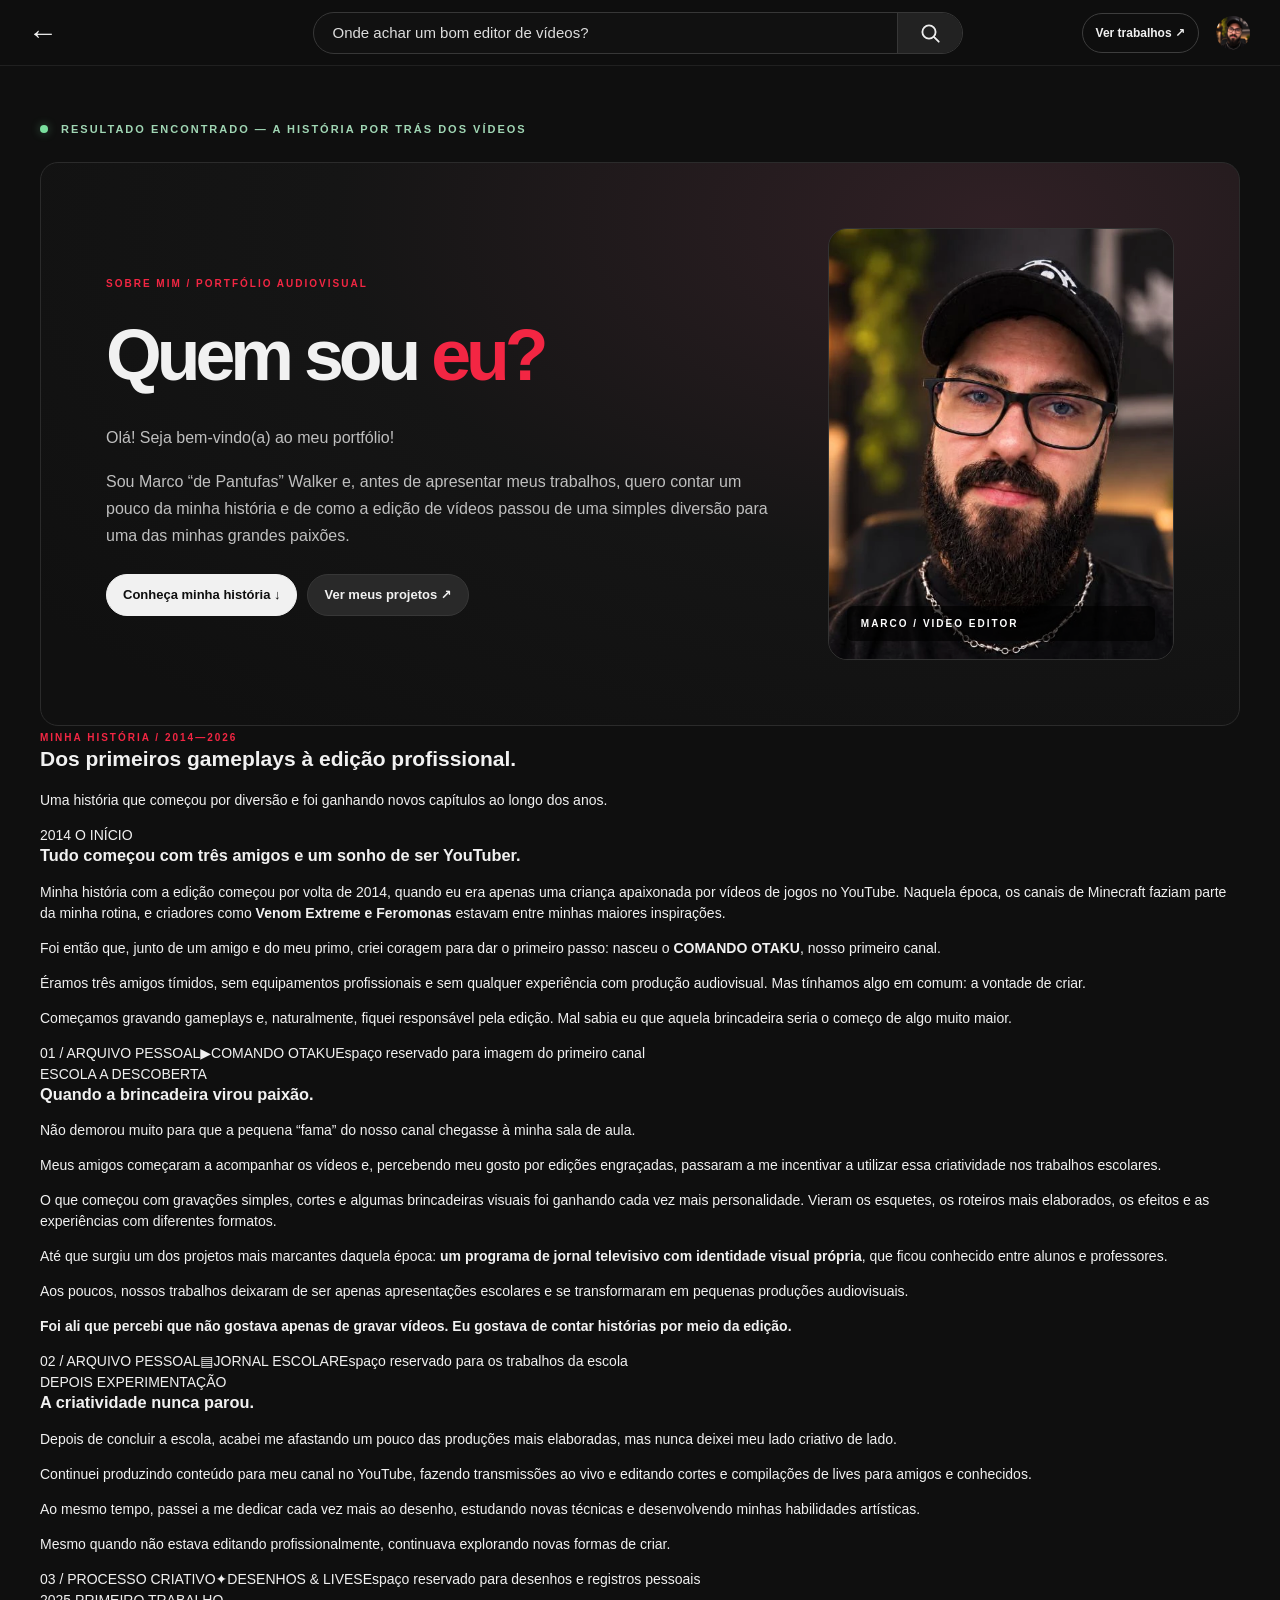
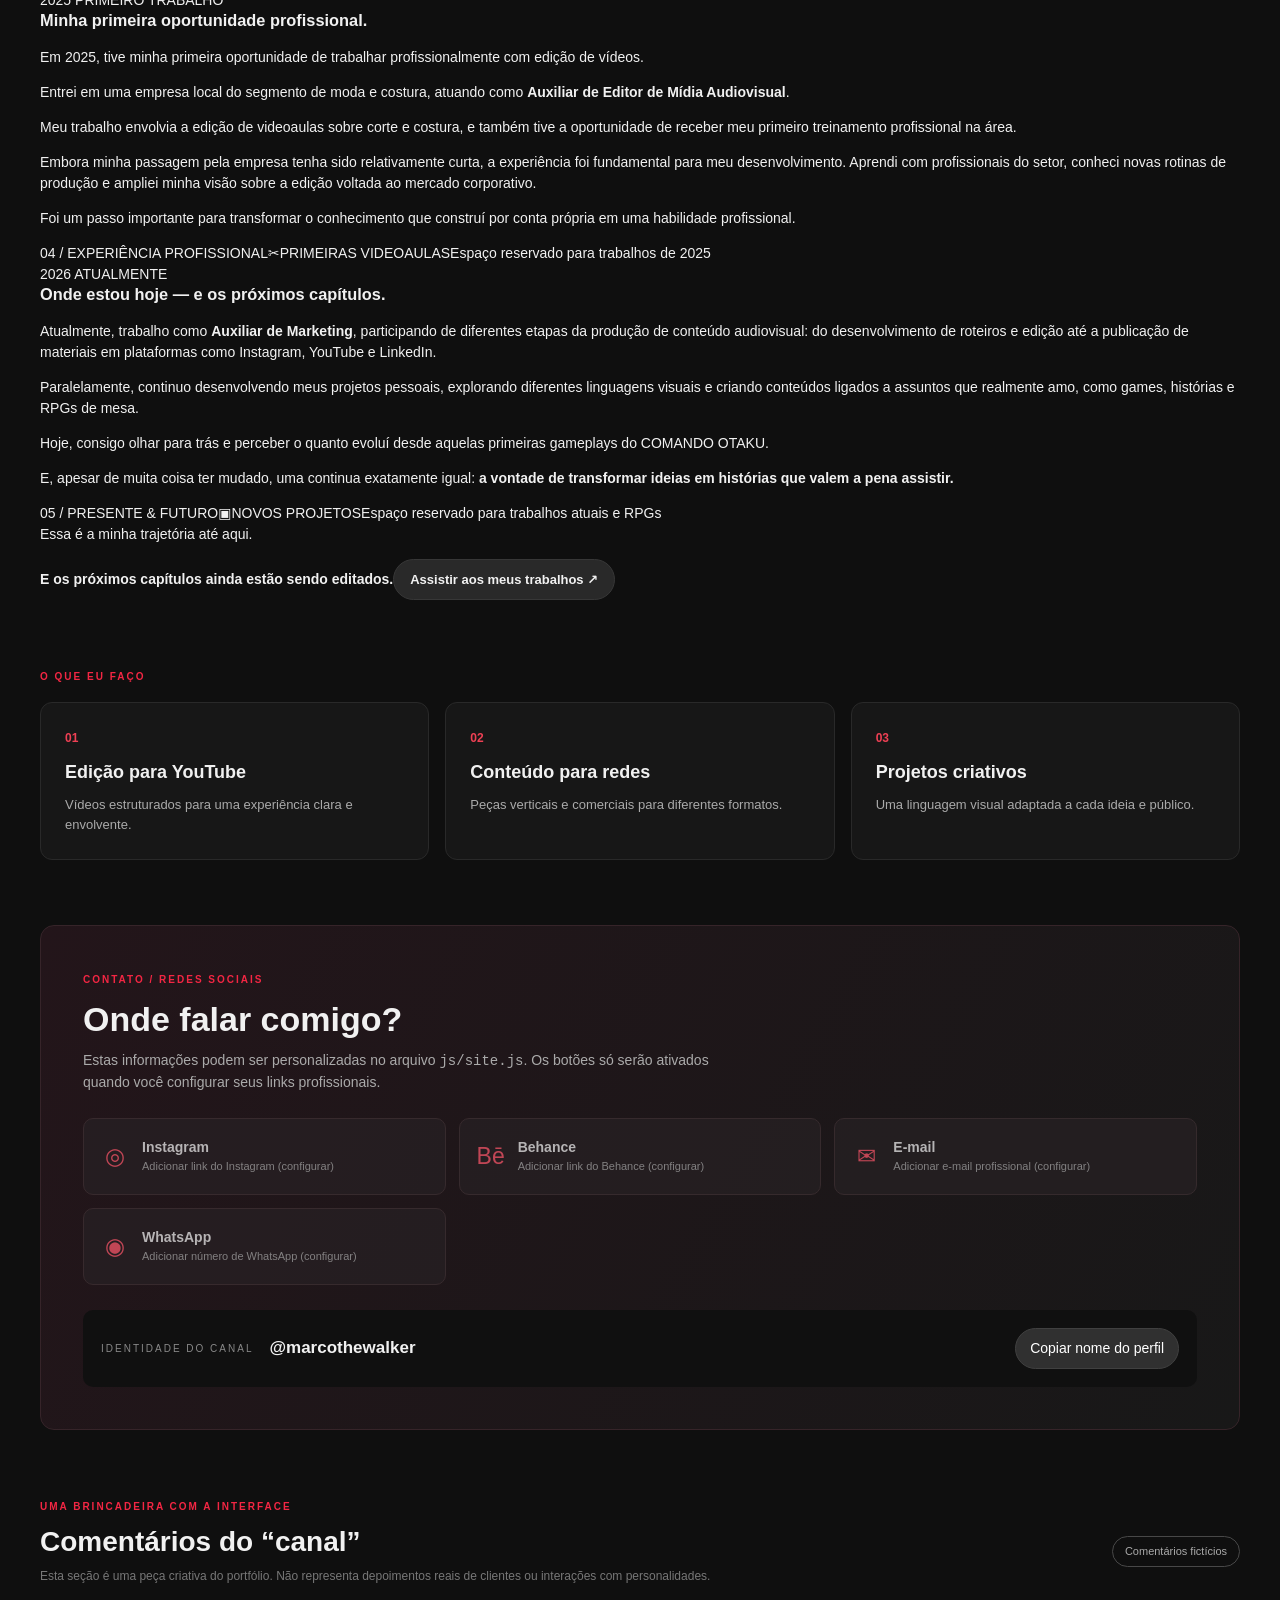
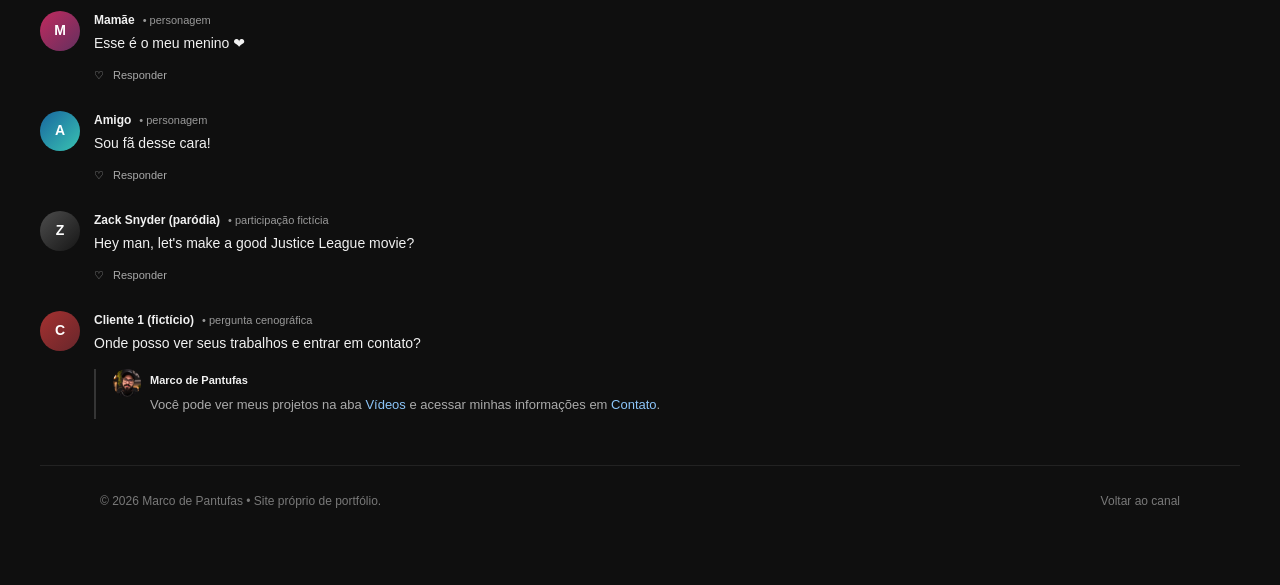
==== sobre.html @ 474a005a "Atualiza seção Sobre com trajetória pessoal e espaços para imagens" ====
<!doctype html><html lang="pt-BR"><head><meta charset="utf-8"><meta name="viewport" content="width=device-width,initial-scale=1"><meta name="theme-color" content="#0f0f0f"><meta name="description" content="Conheça o editor de vídeos Marco de Pantufas e entre em contato para projetos audiovisuais."><title>Sobre Marco — Marco de Pantufas</title><link rel="icon" type="image/svg+xml" href="assets/favicon.svg"><link rel="stylesheet" href="css/style.css"><script src="js/site.js" defer></script></head>
<body data-page="about"><header class="topbar"><div class="brand-wrap"><a href="index.html" class="back-arrow" aria-label="Voltar ao canal">←</a></div><form class="search-form" action="sobre.html" role="search"><input type="search" name="q" aria-label="Pesquisar" value="Onde achar um bom editor de vídeos?"><button class="search-button" type="submit" aria-label="Pesquisar"><svg viewBox="0 0 24 24" aria-hidden="true"><circle cx="10.9" cy="10.9" r="7.2"/><path d="m16.5 16.5 5 5"/></svg></button></form><div class="header-right"><a href="index.html#videos" class="hire-link">Ver trabalhos ↗</a><a class="top-avatar" href="sobre.html"><img src="assets/avatar.webp" alt="Marco"></a></div></header>
<main class="about-main"><div class="about-container">
<div class="search-result-label"><span class="green-dot"></span> RESULTADO ENCONTRADO — A HISTÓRIA POR TRÁS DOS VÍDEOS</div>
<section class="about-hero story-hero" aria-labelledby="sobre-titulo">
  <div class="about-hero-copy">
    <span class="section-kicker">SOBRE MIM / PORTFÓLIO AUDIOVISUAL</span>
    <h1 id="sobre-titulo">Quem sou <em>eu?</em></h1>
    <p>Olá! Seja bem-vindo(a) ao meu portfólio!</p>
    <p>Sou Marco “de Pantufas” Walker e, antes de apresentar meus trabalhos, quero contar um pouco da minha história e de como a edição de vídeos passou de uma simples diversão para uma das minhas grandes paixões.</p>
    <div class="about-actions"><a href="#trajetoria" class="subscribe">Conheça minha história ↓</a><a href="index.html#videos" class="outline-button">Ver meus projetos ↗</a></div>
  </div>
  <div class="about-hero-image"><img src="assets/avatar.webp" alt="Retrato de Marco de Pantufas"><span class="avatar-label">MARCO / VIDEO EDITOR</span></div>
</section>
<section class="journey" id="trajetoria" aria-labelledby="trajetoria-titulo">
  <div class="journey-heading"><span class="section-kicker">MINHA HISTÓRIA / 2014—2026</span><h2 id="trajetoria-titulo">Dos primeiros gameplays à edição profissional.</h2><p>Uma história que começou por diversão e foi ganhando novos capítulos ao longo dos anos.</p></div>
  <article class="story-chapter">
    <div class="story-year">2014 <span>O INÍCIO</span></div>
    <div class="story-copy">
      <h3>Tudo começou com três amigos e um sonho de ser YouTuber.</h3>
      <p>Minha história com a edição começou por volta de 2014, quando eu era apenas uma criança apaixonada por vídeos de jogos no YouTube. Naquela época, os canais de Minecraft faziam parte da minha rotina, e criadores como <strong>Venom Extreme e Feromonas</strong> estavam entre minhas maiores inspirações.</p>
      <p>Foi então que, junto de um amigo e do meu primo, criei coragem para dar o primeiro passo: nasceu o <strong>COMANDO OTAKU</strong>, nosso primeiro canal.</p>
      <p>Éramos três amigos tímidos, sem equipamentos profissionais e sem qualquer experiência com produção audiovisual. Mas tínhamos algo em comum: a vontade de criar.</p>
      <p>Começamos gravando gameplays e, naturalmente, fiquei responsável pela edição. Mal sabia eu que aquela brincadeira seria o começo de algo muito maior.</p>
    </div>
    <div class="story-image-slot" data-image-slot="comando-otaku" role="img" aria-label="Espaço reservado para imagem do canal Comando Otaku"><span class="story-slot-label">01 / ARQUIVO PESSOAL</span><span class="story-slot-symbol" aria-hidden="true">▶</span><span class="story-slot-title">COMANDO OTAKU</span><span class="story-slot-hint">Espaço reservado para imagem do primeiro canal</span></div>
  </article>
  <article class="story-chapter">
    <div class="story-year">ESCOLA <span>A DESCOBERTA</span></div>
    <div class="story-copy">
      <h3>Quando a brincadeira virou paixão.</h3>
      <p>Não demorou muito para que a pequena “fama” do nosso canal chegasse à minha sala de aula.</p>
      <p>Meus amigos começaram a acompanhar os vídeos e, percebendo meu gosto por edições engraçadas, passaram a me incentivar a utilizar essa criatividade nos trabalhos escolares.</p>
      <p>O que começou com gravações simples, cortes e algumas brincadeiras visuais foi ganhando cada vez mais personalidade. Vieram os esquetes, os roteiros mais elaborados, os efeitos e as experiências com diferentes formatos.</p>
      <p>Até que surgiu um dos projetos mais marcantes daquela época: <strong>um programa de jornal televisivo com identidade visual própria</strong>, que ficou conhecido entre alunos e professores.</p>
      <p>Aos poucos, nossos trabalhos deixaram de ser apenas apresentações escolares e se transformaram em pequenas produções audiovisuais.</p>
      <p><strong>Foi ali que percebi que não gostava apenas de gravar vídeos. Eu gostava de contar histórias por meio da edição.</strong></p>
    </div>
    <div class="story-image-slot" data-image-slot="jornal-escolar" role="img" aria-label="Espaço reservado para imagens do jornal escolar"><span class="story-slot-label">02 / ARQUIVO PESSOAL</span><span class="story-slot-symbol" aria-hidden="true">▤</span><span class="story-slot-title">JORNAL ESCOLAR</span><span class="story-slot-hint">Espaço reservado para os trabalhos da escola</span></div>
  </article>
  <article class="story-chapter">
    <div class="story-year">DEPOIS <span>EXPERIMENTAÇÃO</span></div>
    <div class="story-copy">
      <h3>A criatividade nunca parou.</h3>
      <p>Depois de concluir a escola, acabei me afastando um pouco das produções mais elaboradas, mas nunca deixei meu lado criativo de lado.</p>
      <p>Continuei produzindo conteúdo para meu canal no YouTube, fazendo transmissões ao vivo e editando cortes e compilações de lives para amigos e conhecidos.</p>
      <p>Ao mesmo tempo, passei a me dedicar cada vez mais ao desenho, estudando novas técnicas e desenvolvendo minhas habilidades artísticas.</p>
      <p>Mesmo quando não estava editando profissionalmente, continuava explorando novas formas de criar.</p>
    </div>
    <div class="story-image-slot" data-image-slot="lives-desenhos" role="img" aria-label="Espaço reservado para ilustrações, lives e projetos criativos"><span class="story-slot-label">03 / PROCESSO CRIATIVO</span><span class="story-slot-symbol" aria-hidden="true">✦</span><span class="story-slot-title">DESENHOS & LIVES</span><span class="story-slot-hint">Espaço reservado para desenhos e registros pessoais</span></div>
  </article>
  <article class="story-chapter">
    <div class="story-year">2025 <span>PRIMEIRO TRABALHO</span></div>
    <div class="story-copy">
      <h3>Minha primeira oportunidade profissional.</h3>
      <p>Em 2025, tive minha primeira oportunidade de trabalhar profissionalmente com edição de vídeos.</p>
      <p>Entrei em uma empresa local do segmento de moda e costura, atuando como <strong>Auxiliar de Editor de Mídia Audiovisual</strong>.</p>
      <p>Meu trabalho envolvia a edição de videoaulas sobre corte e costura, e também tive a oportunidade de receber meu primeiro treinamento profissional na área.</p>
      <p>Embora minha passagem pela empresa tenha sido relativamente curta, a experiência foi fundamental para meu desenvolvimento. Aprendi com profissionais do setor, conheci novas rotinas de produção e ampliei minha visão sobre a edição voltada ao mercado corporativo.</p>
      <p>Foi um passo importante para transformar o conhecimento que construí por conta própria em uma habilidade profissional.</p>
    </div>
    <div class="story-image-slot" data-image-slot="2025-videoaulas" role="img" aria-label="Espaço reservado para registro das primeiras videoaulas profissionais"><span class="story-slot-label">04 / EXPERIÊNCIA PROFISSIONAL</span><span class="story-slot-symbol" aria-hidden="true">✂</span><span class="story-slot-title">PRIMEIRAS VIDEOAULAS</span><span class="story-slot-hint">Espaço reservado para trabalhos de 2025</span></div>
  </article>
  <article class="story-chapter">
    <div class="story-year">2026 <span>ATUALMENTE</span></div>
    <div class="story-copy">
      <h3>Onde estou hoje — e os próximos capítulos.</h3>
      <p>Atualmente, trabalho como <strong>Auxiliar de Marketing</strong>, participando de diferentes etapas da produção de conteúdo audiovisual: do desenvolvimento de roteiros e edição até a publicação de materiais em plataformas como Instagram, YouTube e LinkedIn.</p>
      <p>Paralelamente, continuo desenvolvendo meus projetos pessoais, explorando diferentes linguagens visuais e criando conteúdos ligados a assuntos que realmente amo, como games, histórias e RPGs de mesa.</p>
      <p>Hoje, consigo olhar para trás e perceber o quanto evoluí desde aquelas primeiras gameplays do COMANDO OTAKU.</p>
      <p>E, apesar de muita coisa ter mudado, uma continua exatamente igual: <strong>a vontade de transformar ideias em histórias que valem a pena assistir.</strong></p>
    </div>
    <div class="story-image-slot" data-image-slot="2026-atual" role="img" aria-label="Espaço reservado para projetos atuais de marketing e RPG"><span class="story-slot-label">05 / PRESENTE & FUTURO</span><span class="story-slot-symbol" aria-hidden="true">▣</span><span class="story-slot-title">NOVOS PROJETOS</span><span class="story-slot-hint">Espaço reservado para trabalhos atuais e RPGs</span></div>
  </article>
  <div class="journey-outro"><p>Essa é a minha trajetória até aqui.</p><strong>E os próximos capítulos ainda estão sendo editados.</strong><a href="index.html#videos" class="outline-button">Assistir aos meus trabalhos ↗</a></div>
</section><section class="specialties"><span class="section-kicker">O QUE EU FAÇO</span><div class="service-grid"><article><span class="service-number">01</span><h3>Edição para YouTube</h3><p>Vídeos estruturados para uma experiência clara e envolvente.</p></article><article><span class="service-number">02</span><h3>Conteúdo para redes</h3><p>Peças verticais e comerciais para diferentes formatos.</p></article><article><span class="service-number">03</span><h3>Projetos criativos</h3><p>Uma linguagem visual adaptada a cada ideia e público.</p></article></div></section><section class="contact-section" id="contato"><span class="section-kicker">CONTATO / REDES SOCIAIS</span><h2>Onde falar comigo?</h2><p>Estas informações podem ser personalizadas no arquivo <code>js/site.js</code>. Os botões só serão ativados quando você configurar seus links profissionais.</p><div class="contact-grid" id="contact-grid"></div><div class="handle-callout"><span>IDENTIDADE DO CANAL</span><strong>@marcothewalker</strong><button type="button" class="copy-handle" data-copy="@marcothewalker">Copiar nome do perfil</button></div></section><section class="comment-section" id="comentarios"><div class="comment-heading"><div><span class="section-kicker">UMA BRINCADEIRA COM A INTERFACE</span><h2>Comentários do “canal”</h2></div><span class="fiction-badge">Comentários fictícios</span></div><p class="comment-disclaimer">Esta seção é uma peça criativa do portfólio. Não representa depoimentos reais de clientes ou interações com personalidades.</p><div class="mock-comment"><div class="comment-avatar mom">M</div><div><div class="comment-byline"><strong>Mamãe</strong><span>• personagem</span></div><p>Esse é o meu menino ❤️</p><span class="comment-reply">♡ &nbsp; Responder</span></div></div><div class="mock-comment"><div class="comment-avatar friend">A</div><div><div class="comment-byline"><strong>Amigo</strong><span>• personagem</span></div><p>Sou fã desse cara!</p><span class="comment-reply">♡ &nbsp; Responder</span></div></div><div class="mock-comment"><div class="comment-avatar director">Z</div><div><div class="comment-byline"><strong>Zack Snyder (paródia)</strong><span>• participação fictícia</span></div><p>Hey man, let's make a good Justice League movie?</p><span class="comment-reply">♡ &nbsp; Responder</span></div></div><div class="mock-comment"><div class="comment-avatar lead">C</div><div><div class="comment-byline"><strong>Cliente 1 (fictício)</strong><span>• pergunta cenográfica</span></div><p>Onde posso ver seus trabalhos e entrar em contato?</p><div class="mock-reply"><img src="assets/avatar.webp" alt="" width="28" height="28"><div><strong>Marco de Pantufas</strong><p>Você pode ver meus projetos na aba <a href="index.html#videos">Vídeos</a> e acessar minhas informações em <a href="#contato">Contato</a>.</p></div></div></div></div></section><footer class="footer"><span>© 2026 Marco de Pantufas • Site próprio de portfólio.</span><a href="index.html">Voltar ao canal</a></footer></div></main>
</body></html>
---- css/style.css ----
:root{--bg:#0f0f0f;--panel:#171717;--panel2:#202020;--line:#343434;--muted:#aaa;--text:#f1f1f1;--red:#f32643;--red2:#b9132b;--accent:#3ea6ff}*{box-sizing:border-box}html{scroll-behavior:smooth}body{margin:0;background:var(--bg);color:var(--text);font-family:Roboto,"Arial",system-ui,sans-serif;font-size:14px;line-height:1.5}a{color:inherit;text-decoration:none}button,input{font:inherit}button{cursor:pointer}button:focus-visible,a:focus-visible,input:focus-visible{outline:2px solid #74bfff;outline-offset:3px}img{display:block;max-width:100%}h1,h2,h3,p{margin-top:0}h1,h2,h3{line-height:1.19}h1{letter-spacing:-.045em}::selection{background:var(--red);color:white}.topbar{height:66px;position:sticky;top:0;z-index:100;display:flex;align-items:center;justify-content:space-between;gap:22px;padding:0 30px 0 25px;background:rgba(15,15,15,.98);border-bottom:1px solid #202020}.brand-wrap,.header-right{display:flex;align-items:center;gap:17px;min-width:254px}.brand{display:flex;align-items:center;gap:9px;font-size:19px;white-space:nowrap;font-weight:900;letter-spacing:-.06em}.brand-red{color:var(--red)}.brand-br{align-self:flex-start;color:#8d8d8d;font-size:8px;letter-spacing:0;margin-left:-5px}.brand-emblem{width:38px;height:28px;display:flex;align-items:center;justify-content:center;position:relative;background:var(--red);border-radius:7px;font-weight:900;color:#fff;font-size:21px;font-style:italic}.brand-triangle{font-size:9px;position:absolute;right:3px;bottom:1px}.icon-btn{width:36px;height:36px;display:flex;align-items:center;justify-content:center;background:none;color:var(--text);border:0;border-radius:50%}.icon-btn:hover,.back-arrow:hover{background:#292929}.hamburger{position:relative;width:18px;height:2px;background:#efefef;border-radius:3px}.hamburger::before,.hamburger::after{content:"";position:absolute;left:0;width:18px;height:2px;background:#efefef;border-radius:3px}.hamburger::before{top:-6px}.hamburger::after{top:6px}.search-form{display:flex;align-items:center;max-width:650px;width:100%;height:42px;overflow:hidden;border:1px solid #373737;border-radius:25px;background:#111}.search-form:focus-within{border-color:#5b88d8}.search-form input{min-width:0;flex:1;height:100%;padding:0 19px;color:#ddd;font-size:15px;border:0;background:transparent;outline:none}.search-form input::-webkit-search-cancel-button{display:none}.search-button{display:flex;align-items:center;justify-content:center;flex:0 0 65px;height:100%;border:0;border-left:1px solid #373737;background:#222;color:#eee}.search-button:hover{background:#303030}.search-button svg{width:22px;height:22px;fill:none;stroke:currentColor;stroke-width:2;stroke-linecap:round}.header-right{justify-content:flex-end}.hire-link{font-size:12px;font-weight:700;border:1px solid #3d3d3d;padding:10px 13px;border-radius:999px;white-space:nowrap}.hire-link:hover{border-color:var(--red);color:white}.hire-link span{color:var(--red)}.top-avatar{display:block;flex:none;width:34px;height:34px;overflow:hidden;border-radius:50%;background:#242424}.top-avatar img{width:100%;height:100%;object-fit:cover}.layout{display:flex;min-height:calc(100vh - 66px)}.sidebar{position:sticky;top:66px;align-self:flex-start;flex:0 0 208px;width:208px;height:calc(100vh - 66px);overflow-y:auto;padding:17px 12px;background:#0f0f0f;border-right:1px solid #1a1a1a}.side-link{display:flex;align-items:center;gap:22px;padding:11px 14px;margin:2px 0;border-radius:12px;font-weight:500;color:#ddd}.side-link:hover{background:#282828}.side-link.active{background:#292929;color:#fff;font-weight:700}.side-icon{display:inline-flex;align-items:center;justify-content:center;width:24px;font-size:22px;line-height:1}.sidebar hr{border:0;border-top:1px solid #252525;margin:16px 5px}.side-foot{font-size:11px;color:#737373;padding:20px 14px}.main-content{width:0;flex:1;min-width:0}.channel-wrap{max-width:1560px;margin:auto;padding:24px clamp(20px,3.2vw,55px) 55px}.channel-banner{border-radius:15px;overflow:hidden;background:#090909}.channel-banner img{display:block;width:100%;height:auto;aspect-ratio:2560/416;object-fit:contain}.channel-profile{display:flex;align-items:center;gap:27px;padding:28px 6px 19px}.profile-avatar{width:150px;height:150px;border-radius:50%;object-fit:cover;flex:none;box-shadow:0 0 0 3px #191919}.profile-copy{min-width:0}.name-line{display:flex;align-items:center;gap:10px}.name-line h1{font-size:clamp(27px,2.8vw,37px);line-height:1.12;margin:0 0 6px}.verify-mark{background:#aaa;color:#121212;font-size:11px;font-weight:900;width:17px;height:17px;display:inline-flex;align-items:center;justify-content:center;border-radius:50%;flex:none;opacity:.65}.channel-stats{display:flex;gap:7px;align-items:center;flex-wrap:wrap;color:#aaa;margin-bottom:8px}.channel-stats strong{font-weight:600;color:#ddd}.bullet{color:#616161}.bio-intro{margin:0 0 2px;color:#dedede;line-height:1.45}.bio-more{color:#aaa;font-size:13px}.bio-more:hover{color:var(--text)}.bio-more span{color:var(--red)}.channel-actions{display:flex;align-items:center;gap:10px;margin-top:13px}.subscribe{display:inline-flex;align-items:center;justify-content:center;gap:6px;border-radius:999px;background:#f1f1f1;color:#0f0f0f;font-size:13px;font-weight:700;padding:10px 16px;white-space:nowrap;border:1px solid #f1f1f1}.subscribe:hover{background:#d7d7d7;border-color:#d7d7d7}.outline-button{display:inline-flex;align-items:center;justify-content:center;border-radius:999px;background:#292929;color:#f1f1f1;padding:10px 16px;border:1px solid #373737;font-size:13px;font-weight:600}.outline-button:hover{background:#343434}.tabs{display:flex;align-items:center;gap:30px;overflow-x:auto;border-bottom:1px solid #373737;scrollbar-width:none;margin-top:4px}.tabs::-webkit-scrollbar{display:none}.tabs a{position:relative;display:block;padding:14px 8px;color:#aaa;font-size:14px;white-space:nowrap;font-weight:600}.tabs a:hover{color:white}.tabs a.active{color:#fff}.tabs a.active::after{content:"";position:absolute;bottom:0;height:3px;background:white;border-radius:5px 5px 0 0;left:0;right:0}.videos-section{padding-top:28px;min-height:350px}.section-row{display:flex;justify-content:space-between;gap:10px;align-items:end;margin-bottom:18px}.section-kicker{font-size:10px;letter-spacing:2px;font-weight:700;color:var(--red);text-transform:uppercase}.section-row h2{font-size:26px;margin:7px 0 0;letter-spacing:-.7px}.section-note{font-size:12px;color:#888}.filter-row{display:flex;align-items:center;gap:10px;overflow-x:auto;padding-bottom:20px;scrollbar-width:none}.filter-row::-webkit-scrollbar{display:none}.filter-chip{white-space:nowrap;border:1px solid #313131;border-radius:9px;background:#272727;color:#eee;padding:7px 13px;font-size:12px;font-weight:600}.filter-chip:hover{background:#343434}.filter-chip.active{background:white;border-color:white;color:#111}.video-grid{display:grid;grid-template-columns:repeat(3,minmax(0,1fr));gap:24px 20px}.video-card{min-width:0}.thumb-link{position:relative;display:block;overflow:hidden;aspect-ratio:16/9;border-radius:12px;background:#232323}.thumb-link img{width:100%;height:100%;object-fit:cover;transition:transform .26s ease,filter .26s ease}.thumb-link:hover img{transform:scale(1.035);filter:brightness(.86)}.duration,.soon-tag{position:absolute;right:8px;bottom:8px;background:#080808dc;color:#fff;font-size:12px;padding:2px 5px;border-radius:4px;font-weight:700;line-height:1.4}.soon-tag{background:#181818d9;color:#ddd;letter-spacing:1px;font-size:10px}.hover-play{position:absolute;left:50%;top:50%;transform:translate(-50%,-50%) scale(.78);display:flex;align-items:center;justify-content:center;background:rgba(0,0,0,.75);border-radius:50%;width:58px;height:58px;color:white;opacity:0;transition:opacity .2s,transform .2s;font-size:22px;padding-left:3px}.thumb-link:hover .hover-play,.thumb-link:focus-visible .hover-play{opacity:1;transform:translate(-50%,-50%) scale(1)}.thumb-headline{position:absolute;top:30%;right:7%;text-align:right;color:white;font-weight:800;font-size:clamp(14px,1.7vw,27px);letter-spacing:-1px;line-height:1.1;text-shadow:0 3px 14px #000}.thumb-headline strong{color:#ff4c5d}.card-details{display:flex;align-items:flex-start;gap:10px;padding-top:11px}.card-avatar{width:35px;height:35px;object-fit:cover;border-radius:50%;flex:none}.card-copy{min-width:0;flex:1}.card-title{font-size:14px;font-weight:700;line-height:1.42;color:#f1f1f1;display:-webkit-box;-webkit-line-clamp:2;-webkit-box-orient:vertical;overflow:hidden;margin-bottom:5px}.card-title:hover{color:#ddd}.card-copy p{font-size:12px;color:var(--muted);line-height:1.35;margin:1px 0}.static-title{cursor:default}.kebab{color:#aaa;font-size:22px;line-height:1}.no-results{text-align:center;padding:75px 20px;background:#141414;border-radius:12px}.no-results h3{font-size:22px;margin-bottom:9px}.no-results p{color:#999}.empty-icon{font-size:42px;color:#777;margin-bottom:12px}.channel-bottom{margin-top:70px;padding:35px 34px;border:1px solid #2b2b2b;background:linear-gradient(110deg,#1a1115,#161616 55%,#241115);border-radius:18px;display:flex;justify-content:space-between;align-items:center;gap:35px}.channel-bottom h2{font-size:30px;letter-spacing:-1px;margin:9px 0 10px}.channel-bottom p{color:#aaa;max-width:550px;margin:0}.bottom-cta{white-space:nowrap;display:inline-flex;align-items:center;gap:20px;background:var(--red);padding:13px 19px;border-radius:8px;font-weight:800}.bottom-cta:hover{background:#d61d37}.footer{display:flex;justify-content:space-between;align-items:center;gap:20px;color:#797979;padding:26px 5%;font-size:12px;border-top:1px solid #222}.footer a:hover{color:white}.back-arrow{font-size:30px;line-height:1;width:36px;text-align:center;border-radius:30px}.watch-layout{max-width:1540px;margin:0 auto;display:grid;grid-template-columns:minmax(0,1fr) 365px;gap:25px;padding:30px 36px 70px}.watch-breadcrumb{font-size:12px;color:#aaa;margin-bottom:20px}.watch-breadcrumb a:hover{color:white}.watch-breadcrumb span{padding:0 9px}.player-container{background:#000;min-height:300px;border-radius:12px;overflow:hidden;display:flex;align-items:center;justify-content:center}.player-container iframe{border:0;width:100%;aspect-ratio:16/9}.player-container.vertical{min-height:640px;display:flex;align-items:center;flex-direction:column;background:linear-gradient(90deg,#080808,#171717,#080808);padding:22px}.player-container.vertical iframe{width:min(420px,100%);height:640px;aspect-ratio:auto;background:#111;border-radius:8px}.loading-player{color:#888;text-align:center;padding:40px}.player-fallback{margin-top:15px;color:#aaa;font-size:12px;text-align:center}.player-fallback a{color:#83c7ff;text-decoration:underline}.watch-title{font-size:24px;letter-spacing:-.4px;margin:22px 0 18px}.watch-meta-bar{display:flex;align-items:center;justify-content:space-between;gap:20px;padding-bottom:20px;border-bottom:1px solid #272727}.channel-mini{display:flex;align-items:center;gap:12px}.channel-mini img{width:44px;height:44px;border-radius:50%;object-fit:cover}.channel-mini strong,.channel-mini span{display:block}.channel-mini span{color:#a8a8a8;font-size:12px}.watch-actions{display:flex;align-items:center;gap:8px;flex-wrap:wrap}.watch-description{padding:18px 20px;background:#252525;border-radius:12px;margin-top:17px}.watch-description p{margin-bottom:10px}.watched-meta{font-weight:700}.tags{display:flex;gap:7px;flex-wrap:wrap}.tags span{color:#ddd;background:#383838;border-radius:6px;padding:4px 8px;font-size:11px}.mini-comments{margin-top:30px}.mini-comments h2{font-size:21px}.mini-comments p{color:#aaa;max-width:760px}.mini-comments a{color:#77c3ff}.watch-sidebar{padding-top:52px}.watch-sidebar h2{font-size:16px;margin-bottom:17px}.side-video{display:grid;grid-template-columns:150px 1fr;gap:12px;margin-bottom:14px}.side-video img{width:150px;aspect-ratio:16/9;object-fit:cover;border-radius:8px}.side-video strong,.side-video small{display:block}.side-video strong{font-size:13px;line-height:1.35}.side-video small{color:#a3a3a3;margin-top:4px}.side-video:hover strong{color:#ff5266}.about-main{padding:35px 24px 50px}.about-container{max-width:1200px;margin:auto}.search-result-label{font-size:11px;color:#a0d6b4;letter-spacing:2px;font-weight:700;margin:20px 0 24px}.green-dot{display:inline-block;width:8px;height:8px;margin-right:8px;border-radius:100%;background:#7adf9e;box-shadow:0 0 10px #7adf9e66}.about-hero{display:grid;grid-template-columns:1.3fr .68fr;gap:60px;align-items:center;border:1px solid #2b2b2b;border-radius:18px;padding:65px;background:radial-gradient(ellipse at 80% 10%,#302025 0%,#151515 49%,#101010 90%)}.about-hero h1{font-size:clamp(43px,5.6vw,74px);margin:20px 0 26px;letter-spacing:-.07em}.about-hero h1 em{font-style:normal;color:var(--red)}.about-hero p{font-size:16px;color:#bfbfbf;max-width:670px;line-height:1.7}.about-actions{display:flex;gap:10px;flex-wrap:wrap;margin-top:25px}.about-hero-image{border-radius:19px;overflow:hidden;position:relative;aspect-ratio:4/5;border:1px solid #333}.about-hero-image img{width:100%;height:100%;object-fit:cover}.avatar-label{position:absolute;bottom:18px;left:18px;right:18px;padding:10px 14px;background:#000a;border-radius:6px;color:#fff;font-weight:700;letter-spacing:2px;font-size:10px}.specialties{padding:65px 0}.service-grid{display:grid;grid-template-columns:repeat(3,1fr);gap:16px;margin-top:16px}.service-grid article{padding:24px;border:1px solid #292929;border-radius:12px;background:#171717}.service-number{color:#ef4054;font-weight:800;font-size:12px}.service-grid h3{font-size:18px;margin:14px 0 11px}.service-grid p{color:#aaa;margin-bottom:0;font-size:13px;line-height:1.55}.contact-section{scroll-margin-top:90px;padding:42px;background:linear-gradient(120deg,#23151a,#181818);border:1px solid #362429;border-radius:14px}.contact-section h2{font-size:34px;margin:10px 0}.contact-section p{color:#aaa;max-width:640px}.contact-grid{display:grid;grid-template-columns:repeat(3,minmax(0,1fr));gap:13px;margin:25px 0}.contact-item{display:flex;gap:12px;align-items:center;background:#272124;border:1px solid #403235;border-radius:10px;min-height:77px;padding:16px}.contact-item:hover:not(.unconfigured){border-color:#e44558}.contact-icon{color:#ff596d;font-size:23px;line-height:1;width:30px;text-align:center}.contact-text{min-width:0}.contact-text strong,.contact-text small{display:block}.contact-text strong{font-size:14px}.contact-text small{font-size:11px;color:#a9a9a9;word-break:break-word}.unconfigured{opacity:.72;cursor:default}.handle-callout{display:flex;align-items:center;gap:16px;flex-wrap:wrap;background:#101010;padding:18px;border-radius:10px}.handle-callout>span{font-size:10px;color:#888;letter-spacing:2px}.handle-callout>strong{font-size:17px}.copy-handle{margin-left:auto;background:#303030;color:white;padding:9px 14px;border:1px solid #404040;border-radius:999px}.copy-handle:hover{background:#444}.comment-section{padding:65px 0 20px;scroll-margin-top:80px}.comment-heading{display:flex;justify-content:space-between;align-items:end;gap:20px}.comment-heading h2{font-size:28px;margin:9px 0}.fiction-badge{border:1px solid #484848;color:#aaa;border-radius:50px;padding:6px 12px;font-size:11px;white-space:nowrap}.comment-disclaimer{color:#777;font-size:12px;margin-bottom:26px}.mock-comment{display:flex;gap:14px;margin:0 0 26px;max-width:900px}.comment-avatar{flex:0 0 40px;height:40px;width:40px;border-radius:50%;display:flex;align-items:center;justify-content:center;font-weight:900;color:white}.mom{background:linear-gradient(135deg,#c12a5e,#63305f)}.friend{background:linear-gradient(135deg,#18669f,#39c3b2)}.director{background:linear-gradient(135deg,#4d4d4d,#161616)}.lead{background:linear-gradient(135deg,#a53130,#67262b)}.comment-byline{display:flex;align-items:center;gap:8px}.comment-byline strong{font-size:12px}.comment-byline span{font-size:11px;color:#999}.mock-comment p{margin:4px 0 10px}.comment-reply{font-size:11px;color:#aaa}.mock-reply{display:flex;gap:9px;margin:15px 0 0;border-left:2px solid #353535;padding-left:17px}.mock-reply img{border-radius:50%;flex:none;object-fit:cover}.mock-reply strong{font-size:11px}.mock-reply p{color:#aaa;margin:5px 0;font-size:13px}.mock-reply a{color:#8cc5f9}.status-toast{position:fixed;bottom:25px;right:25px;background:#2b2b2b;color:#fff;padding:12px 18px;border-radius:9px;box-shadow:0 10px 30px #0008;z-index:200;font-size:13px}.status-toast[hidden]{display:none}
@media (max-width:1200px){.sidebar{flex-basis:75px;width:75px}.side-link{flex-direction:column;gap:4px;padding:10px 0;font-size:10px}.side-icon{font-size:23px}.side-foot{display:none}.channel-wrap{padding:22px 30px}.watch-layout{grid-template-columns:minmax(0,1fr) 260px;gap:20px}.side-video{grid-template-columns:1fr}.side-video img{width:100%}}
@media(max-width:820px){.topbar{padding:0 16px;gap:10px}.brand-wrap,.header-right{min-width:auto}.brand{font-size:17px}.brand-br{display:none}.hire-link{display:none}.channel-wrap{padding:20px 20px 40px}.profile-avatar{width:112px;height:112px}.channel-profile{gap:18px}.video-grid{grid-template-columns:repeat(2,minmax(0,1fr))}.watch-layout{display:block;padding:24px}.watch-sidebar{display:grid;grid-template-columns:repeat(3,1fr);gap:12px;padding-top:34px}.watch-sidebar h2{grid-column:1/-1;margin-bottom:0}.side-video{display:block}.side-video img{width:100%}.about-hero{gap:25px;padding:35px}.about-hero h1{font-size:46px}.contact-grid{grid-template-columns:repeat(2,1fr)}}
@media(max-width:580px){.topbar{height:58px;padding:0 12px;gap:8px}.layout{min-height:calc(100vh - 58px)}.menu-toggle{display:flex}.brand-wrap{gap:5px}.brand{font-size:14px;gap:5px}.brand-emblem{width:31px;height:26px;font-size:17px}.header-right{gap:0}.search-form{height:38px;min-width:0;margin-left:4px}.search-form input{padding:0 10px;font-size:11px}.search-button{flex-basis:39px}.search-button svg{width:18px;height:18px}.top-avatar{width:31px;height:31px}.sidebar{position:fixed;top:58px;left:0;z-index:99;transform:translateX(-110%);height:calc(100vh - 58px);width:215px;transition:transform .2s;box-shadow:20px 0 60px #000a;flex-basis:215px;padding-top:10px}.sidebar.open{transform:translateX(0)}.side-link{flex-direction:row;gap:20px;font-size:13px;padding:12px 14px}.main-content{width:100%}.channel-wrap{padding:13px 13px 35px}.channel-banner{border-radius:10px}.channel-profile{align-items:flex-start;padding:18px 2px 14px;gap:12px}.profile-avatar{width:78px;height:78px}.name-line h1{font-size:20px}.verify-mark{display:none}.channel-stats{font-size:11px;gap:4px}.bio-intro,.bio-more{font-size:12px}.channel-actions{gap:7px;flex-wrap:wrap;margin-top:10px}.subscribe,.outline-button{font-size:11px;padding:8px 11px}.tabs{gap:16px}.tabs a{padding:13px 4px;font-size:12px}.videos-section{padding-top:21px}.section-row h2{font-size:23px}.video-grid{grid-template-columns:1fr;gap:24px}.card-title{font-size:15px}.thumb-headline{font-size:25px}.channel-bottom{padding:25px 20px;display:block;margin-top:35px}.channel-bottom h2{font-size:24px}.bottom-cta{margin-top:20px}.footer{display:block;text-align:center}.footer a{display:block;margin-top:6px}.watch-layout{padding:14px 12px 40px}.watch-title{font-size:20px}.watch-meta-bar{align-items:flex-start;flex-direction:column}.watch-sidebar{grid-template-columns:1fr;gap:12px}.side-video{display:grid;grid-template-columns:125px 1fr}.side-video img{width:125px}.player-container{min-height:190px}.player-container.vertical{min-height:520px;padding:10px}.player-container.vertical iframe{height:500px;width:100%}.about-main{padding:20px 12px}.about-hero{display:flex;flex-direction:column-reverse;padding:17px;gap:20px}.about-hero-image{width:100%;max-height:260px;aspect-ratio:16/10}.about-hero h1{font-size:36px;margin:13px 0 18px}.about-hero p{font-size:14px}.specialties{padding:40px 0}.service-grid{grid-template-columns:1fr}.contact-section{padding:20px}.contact-section h2{font-size:28px}.contact-grid{grid-template-columns:1fr}.handle-callout{display:flex;align-items:flex-start;flex-direction:column}.copy-handle{margin-left:0}.comment-heading{display:block}.fiction-badge{display:inline-block;margin-bottom:15px}.mock-comment{gap:10px}.comment-avatar{flex:0 0 33px;width:33px;height:33px}.comment-section{padding-top:40px}}

/* v1.2: player de vídeo local, preservando 16:9 e responsividade */
.player-container.local{aspect-ratio:auto;min-height:0;display:flex;flex-direction:column;align-items:stretch;padding:0;background:#000}
.player-container.local video{display:block;width:100%;height:auto;aspect-ratio:16/9;object-fit:contain;background:#000;max-height:min(72vh,780px)}
.player-container.local .player-fallback{background:#151515;margin:0;padding:12px 18px;font-size:12px;color:#999}

.player-container.external{aspect-ratio:auto;min-height:0;display:flex;flex-direction:column;align-items:stretch;padding:0;background:#000}.external-poster{position:relative;display:block;width:100%}.external-poster img{display:block;width:100%;height:auto;aspect-ratio:16/9;object-fit:cover;background:#000}.external-overlay{position:absolute;inset:0;display:flex;flex-direction:column;align-items:center;justify-content:center;gap:12px;background:linear-gradient(180deg,rgba(0,0,0,.18),rgba(0,0,0,.52));transition:background .2s}.external-poster:hover .external-overlay{background:linear-gradient(180deg,rgba(0,0,0,.14),rgba(0,0,0,.62))}.external-play{display:inline-flex;align-items:center;justify-content:center;width:84px;height:84px;border-radius:50%;background:rgba(0,0,0,.72);color:#fff;font-size:34px;box-shadow:0 12px 30px rgba(0,0,0,.35)}.external-text{display:inline-flex;padding:9px 16px;border-radius:999px;background:rgba(15,15,15,.82);font-weight:700;color:#fff}
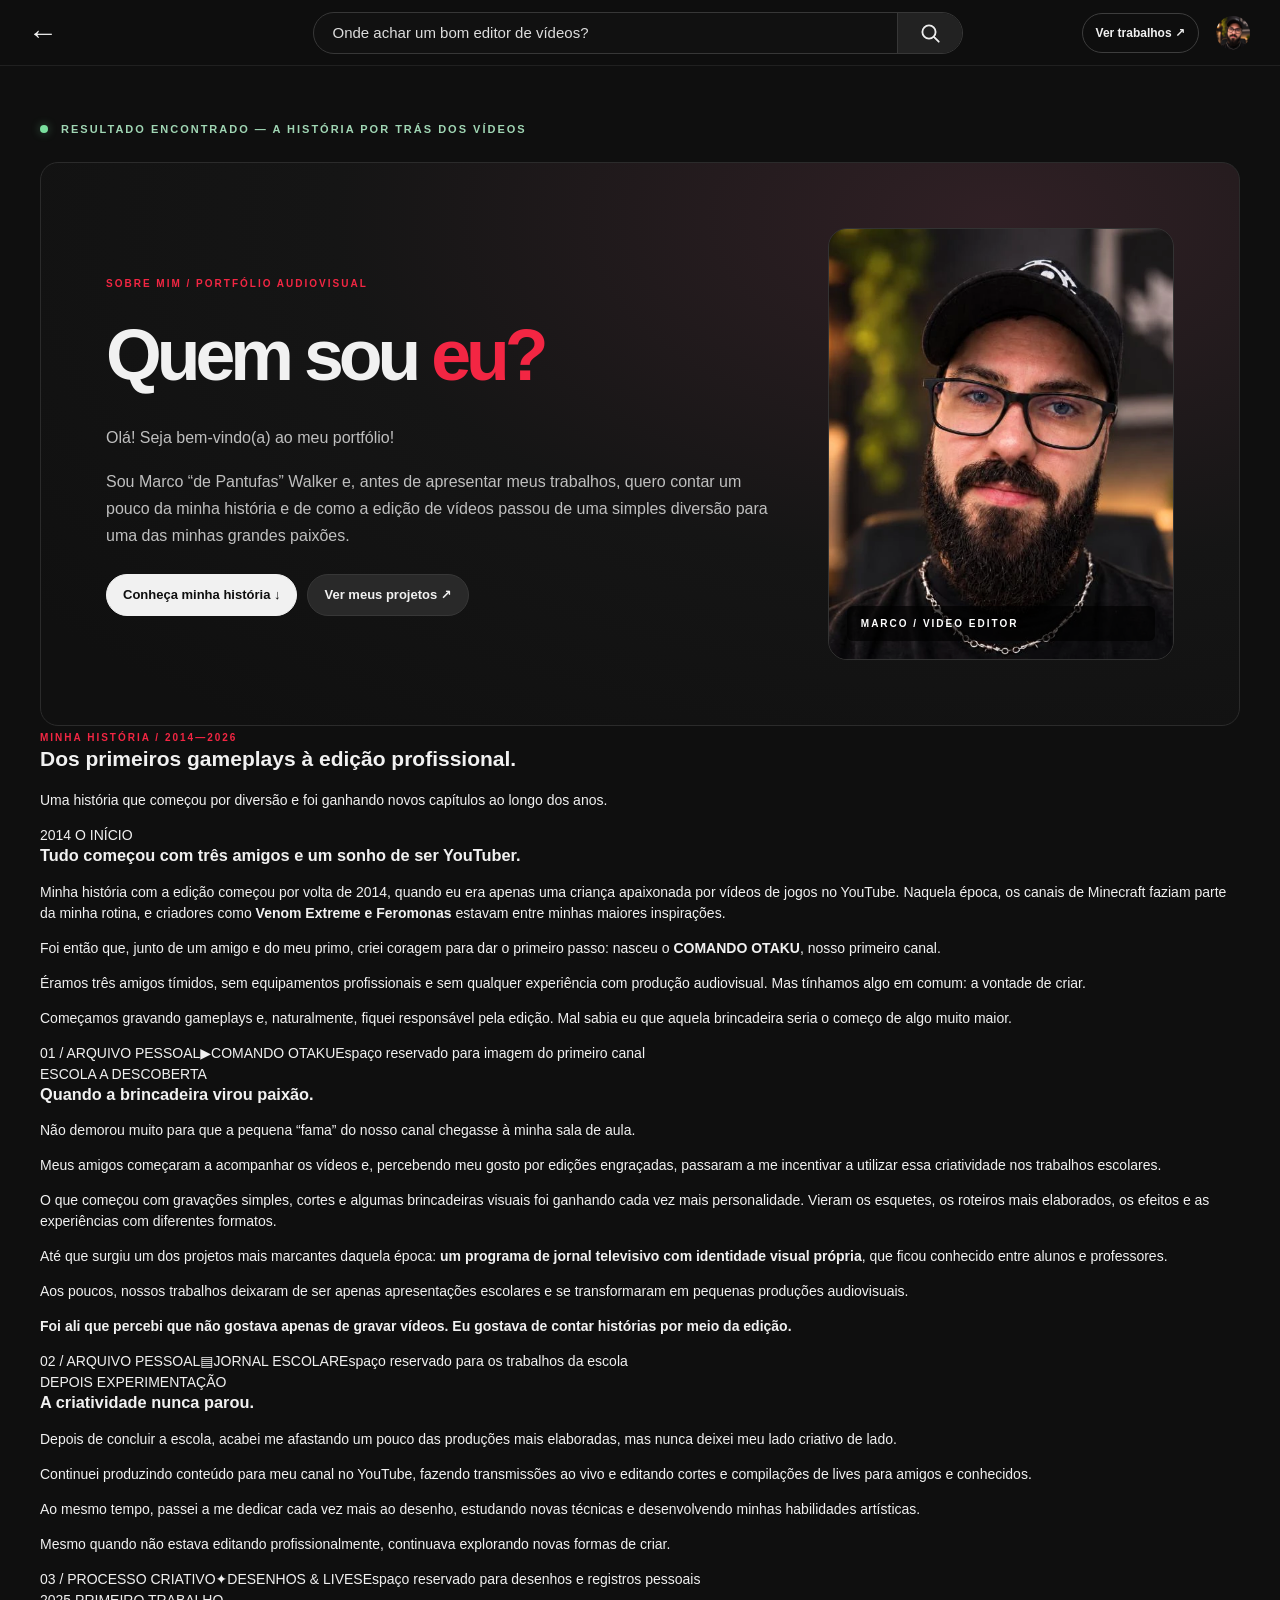
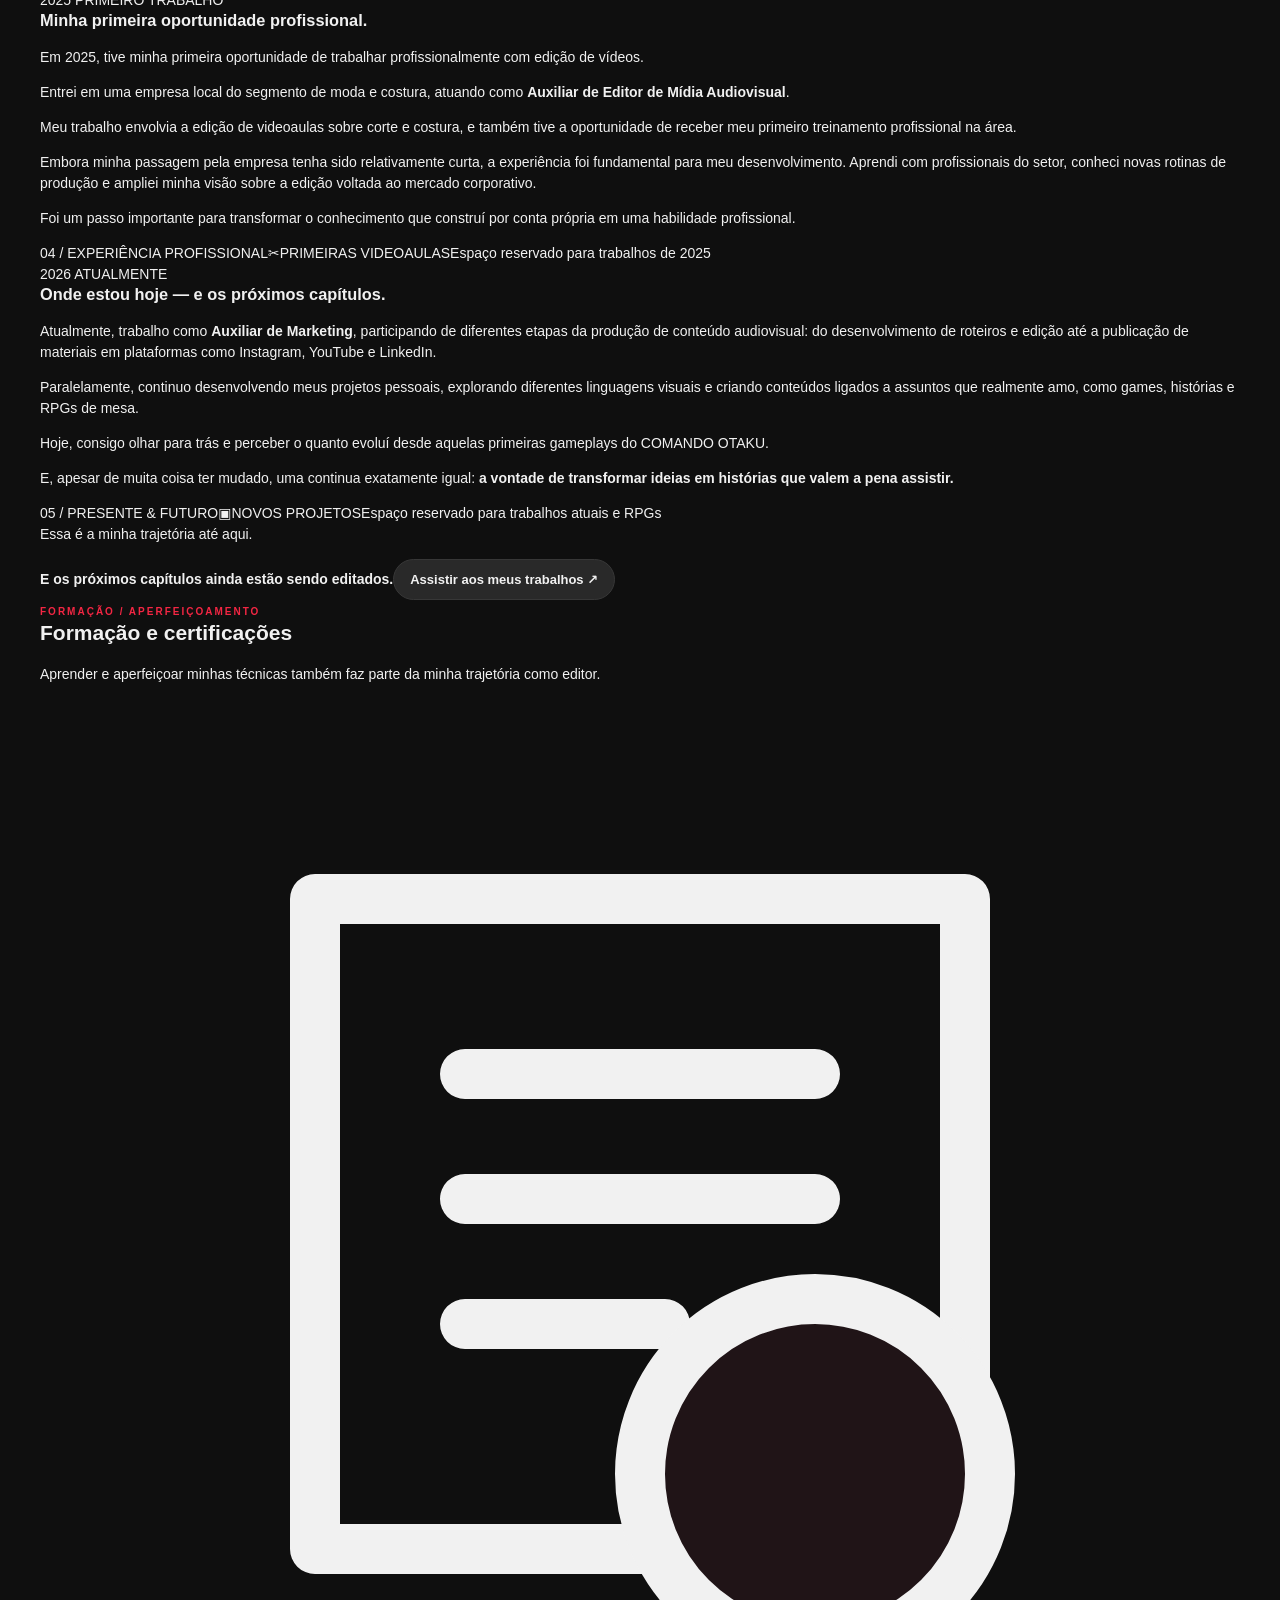
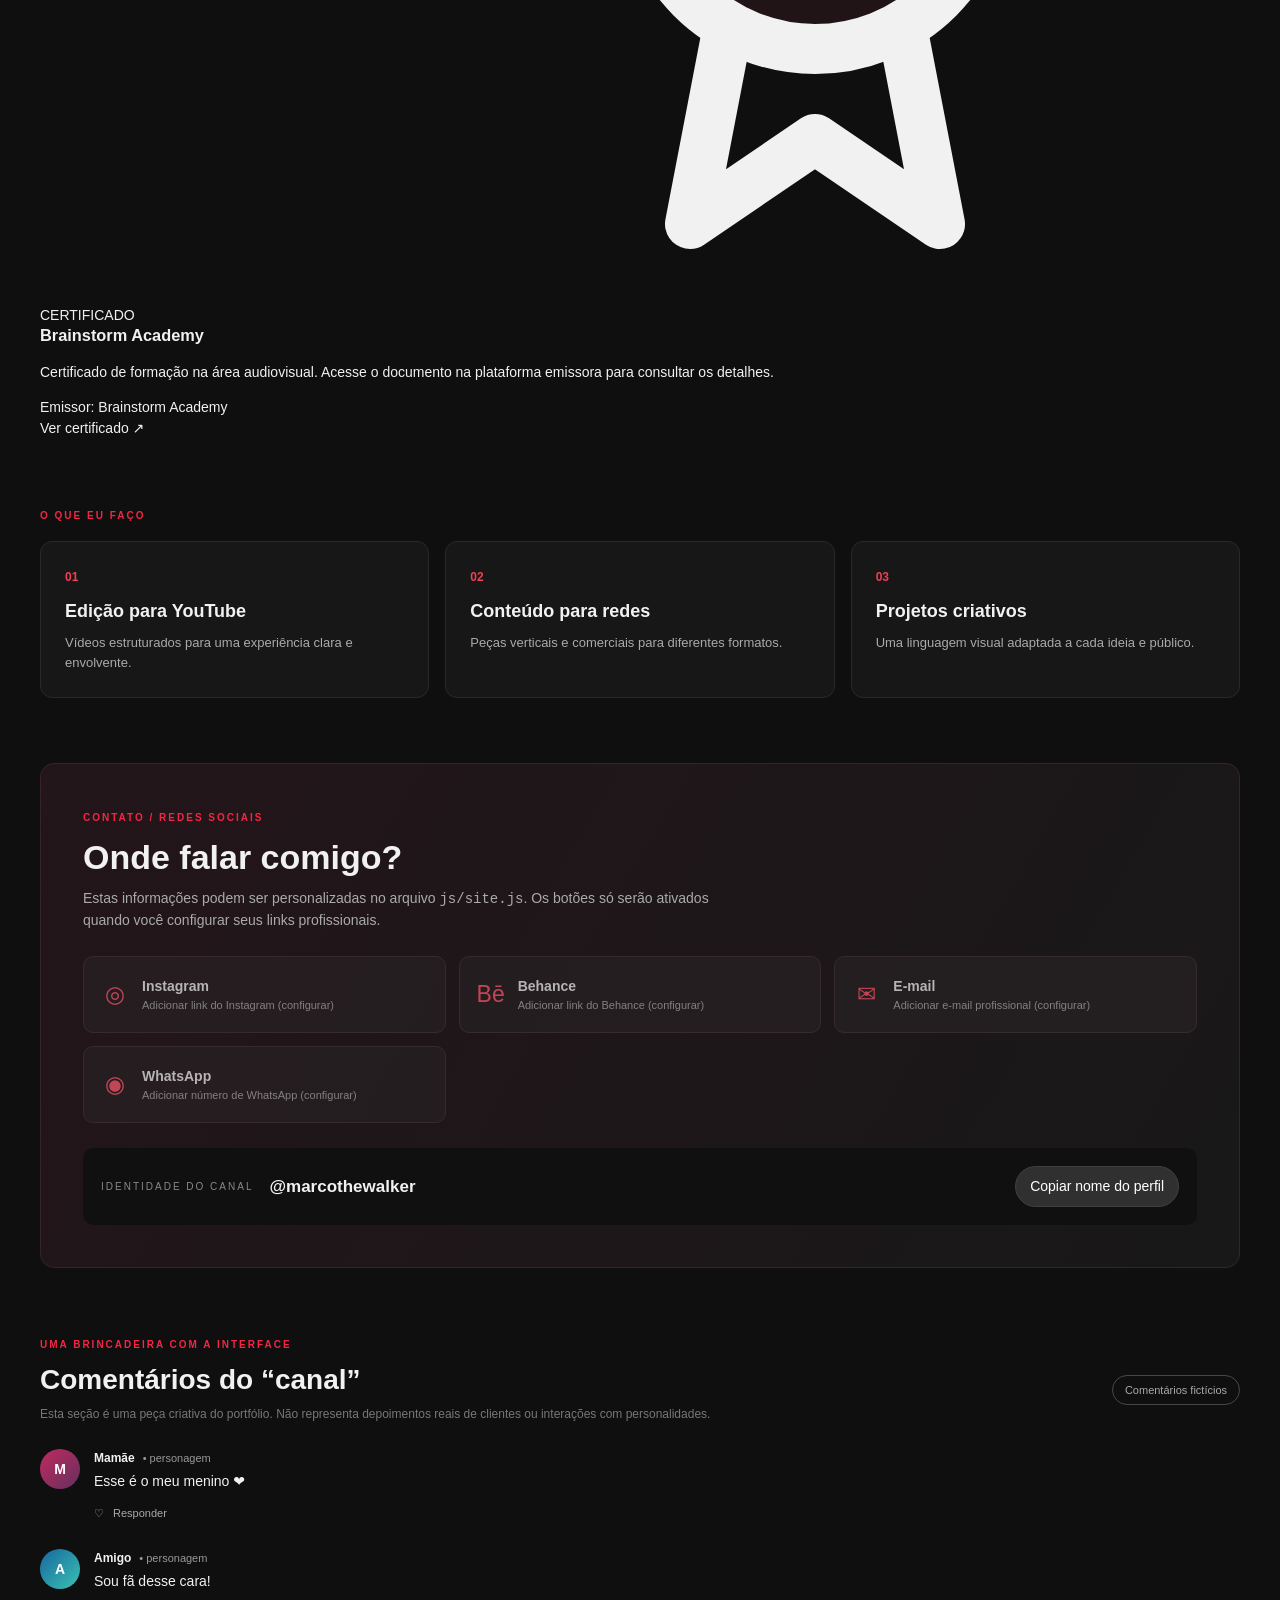
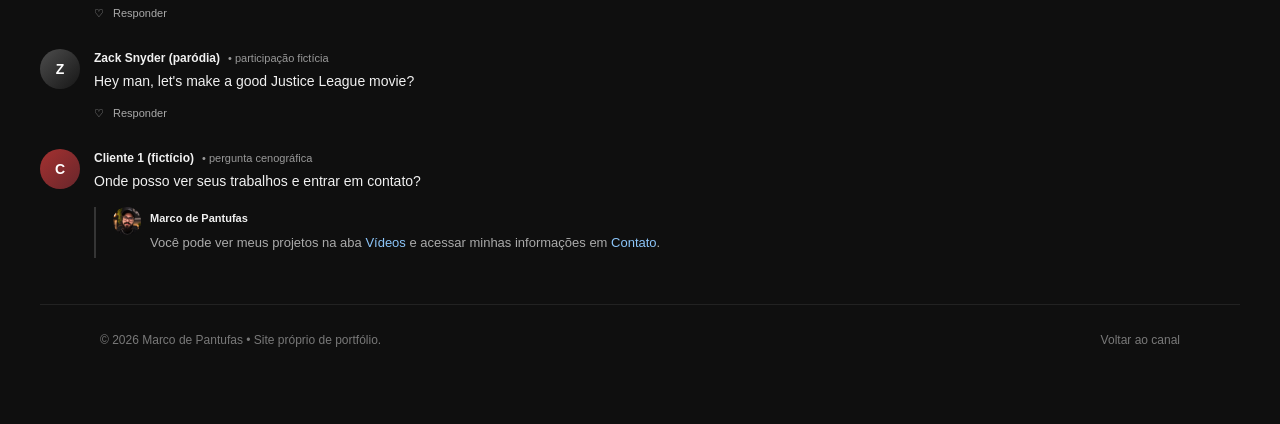
==== commit 0989cf59: "Adiciona certificado Brainstorm Academy à página Sobre" ====
--- a/sobre.html
+++ b/sobre.html
@@ -73,5 +73,26 @@
     <div class="story-image-slot" data-image-slot="2026-atual" role="img" aria-label="Espaço reservado para projetos atuais de marketing e RPG"><span class="story-slot-label">05 / PRESENTE & FUTURO</span><span class="story-slot-symbol" aria-hidden="true">▣</span><span class="story-slot-title">NOVOS PROJETOS</span><span class="story-slot-hint">Espaço reservado para trabalhos atuais e RPGs</span></div>
   </article>
   <div class="journey-outro"><p>Essa é a minha trajetória até aqui.</p><strong>E os próximos capítulos ainda estão sendo editados.</strong><a href="index.html#videos" class="outline-button">Assistir aos meus trabalhos ↗</a></div>
+</section>
+<section class="certifications" id="certificados" aria-labelledby="certificados-titulo">
+  <div class="certification-heading">
+    <span class="section-kicker">FORMAÇÃO / APERFEIÇOAMENTO</span>
+    <h2 id="certificados-titulo">Formação e certificações</h2>
+    <p>Aprender e aperfeiçoar minhas técnicas também faz parte da minha trajetória como editor.</p>
+  </div>
+  <article class="credential-card">
+    <div class="credential-emblem" aria-hidden="true">
+      <svg viewBox="0 0 48 48" fill="none" stroke="currentColor" stroke-width="2" stroke-linejoin="round" stroke-linecap="round">
+        <path d="M11 8h26v26H11z"/><path d="M17 15h14M17 20h14M17 25h8"/><circle cx="31" cy="31" r="7" fill="#201417"/><path d="M27.5 37.2 26 45l5-3.4L36 45l-1.5-7.8"/>
+      </svg>
+    </div>
+    <div class="credential-details">
+      <span class="credential-type">CERTIFICADO</span>
+      <h3>Brainstorm Academy</h3>
+      <p>Certificado de formação na área audiovisual. Acesse o documento na plataforma emissora para consultar os detalhes.</p>
+      <span class="credential-provider">Emissor: Brainstorm Academy</span>
+    </div>
+    <a class="credential-action" href="https://app.brainstorm.academy/certificado/60769337-aed3-4d59-bb0a-a4930e35a481" target="_blank" rel="noopener noreferrer" aria-label="Visualizar certificado na Brainstorm Academy (abre em nova aba)">Ver certificado <span aria-hidden="true">↗</span></a>
+  </article>
 </section><section class="specialties"><span class="section-kicker">O QUE EU FAÇO</span><div class="service-grid"><article><span class="service-number">01</span><h3>Edição para YouTube</h3><p>Vídeos estruturados para uma experiência clara e envolvente.</p></article><article><span class="service-number">02</span><h3>Conteúdo para redes</h3><p>Peças verticais e comerciais para diferentes formatos.</p></article><article><span class="service-number">03</span><h3>Projetos criativos</h3><p>Uma linguagem visual adaptada a cada ideia e público.</p></article></div></section><section class="contact-section" id="contato"><span class="section-kicker">CONTATO / REDES SOCIAIS</span><h2>Onde falar comigo?</h2><p>Estas informações podem ser personalizadas no arquivo <code>js/site.js</code>. Os botões só serão ativados quando você configurar seus links profissionais.</p><div class="contact-grid" id="contact-grid"></div><div class="handle-callout"><span>IDENTIDADE DO CANAL</span><strong>@marcothewalker</strong><button type="button" class="copy-handle" data-copy="@marcothewalker">Copiar nome do perfil</button></div></section><section class="comment-section" id="comentarios"><div class="comment-heading"><div><span class="section-kicker">UMA BRINCADEIRA COM A INTERFACE</span><h2>Comentários do “canal”</h2></div><span class="fiction-badge">Comentários fictícios</span></div><p class="comment-disclaimer">Esta seção é uma peça criativa do portfólio. Não representa depoimentos reais de clientes ou interações com personalidades.</p><div class="mock-comment"><div class="comment-avatar mom">M</div><div><div class="comment-byline"><strong>Mamãe</strong><span>• personagem</span></div><p>Esse é o meu menino ❤️</p><span class="comment-reply">♡ &nbsp; Responder</span></div></div><div class="mock-comment"><div class="comment-avatar friend">A</div><div><div class="comment-byline"><strong>Amigo</strong><span>• personagem</span></div><p>Sou fã desse cara!</p><span class="comment-reply">♡ &nbsp; Responder</span></div></div><div class="mock-comment"><div class="comment-avatar director">Z</div><div><div class="comment-byline"><strong>Zack Snyder (paródia)</strong><span>• participação fictícia</span></div><p>Hey man, let's make a good Justice League movie?</p><span class="comment-reply">♡ &nbsp; Responder</span></div></div><div class="mock-comment"><div class="comment-avatar lead">C</div><div><div class="comment-byline"><strong>Cliente 1 (fictício)</strong><span>• pergunta cenográfica</span></div><p>Onde posso ver seus trabalhos e entrar em contato?</p><div class="mock-reply"><img src="assets/avatar.webp" alt="" width="28" height="28"><div><strong>Marco de Pantufas</strong><p>Você pode ver meus projetos na aba <a href="index.html#videos">Vídeos</a> e acessar minhas informações em <a href="#contato">Contato</a>.</p></div></div></div></div></section><footer class="footer"><span>© 2026 Marco de Pantufas • Site próprio de portfólio.</span><a href="index.html">Voltar ao canal</a></footer></div></main>
 </body></html>
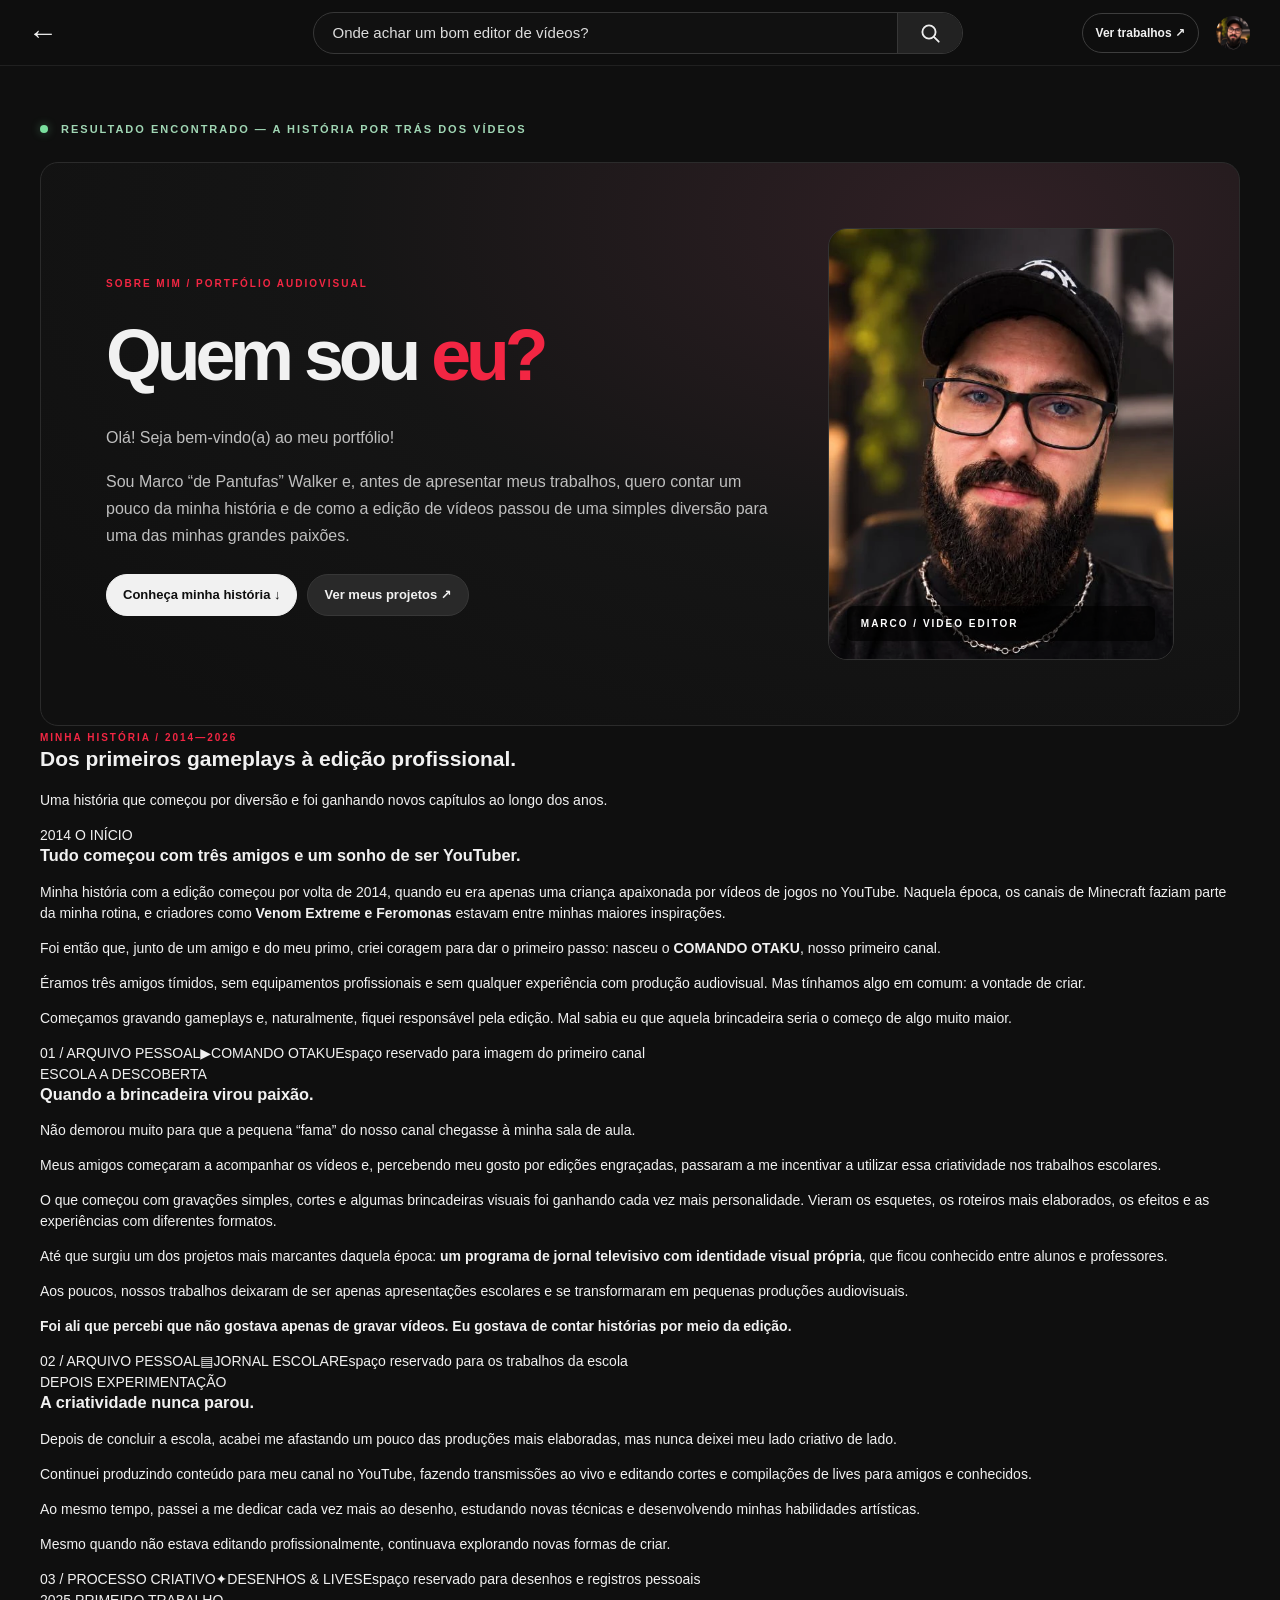
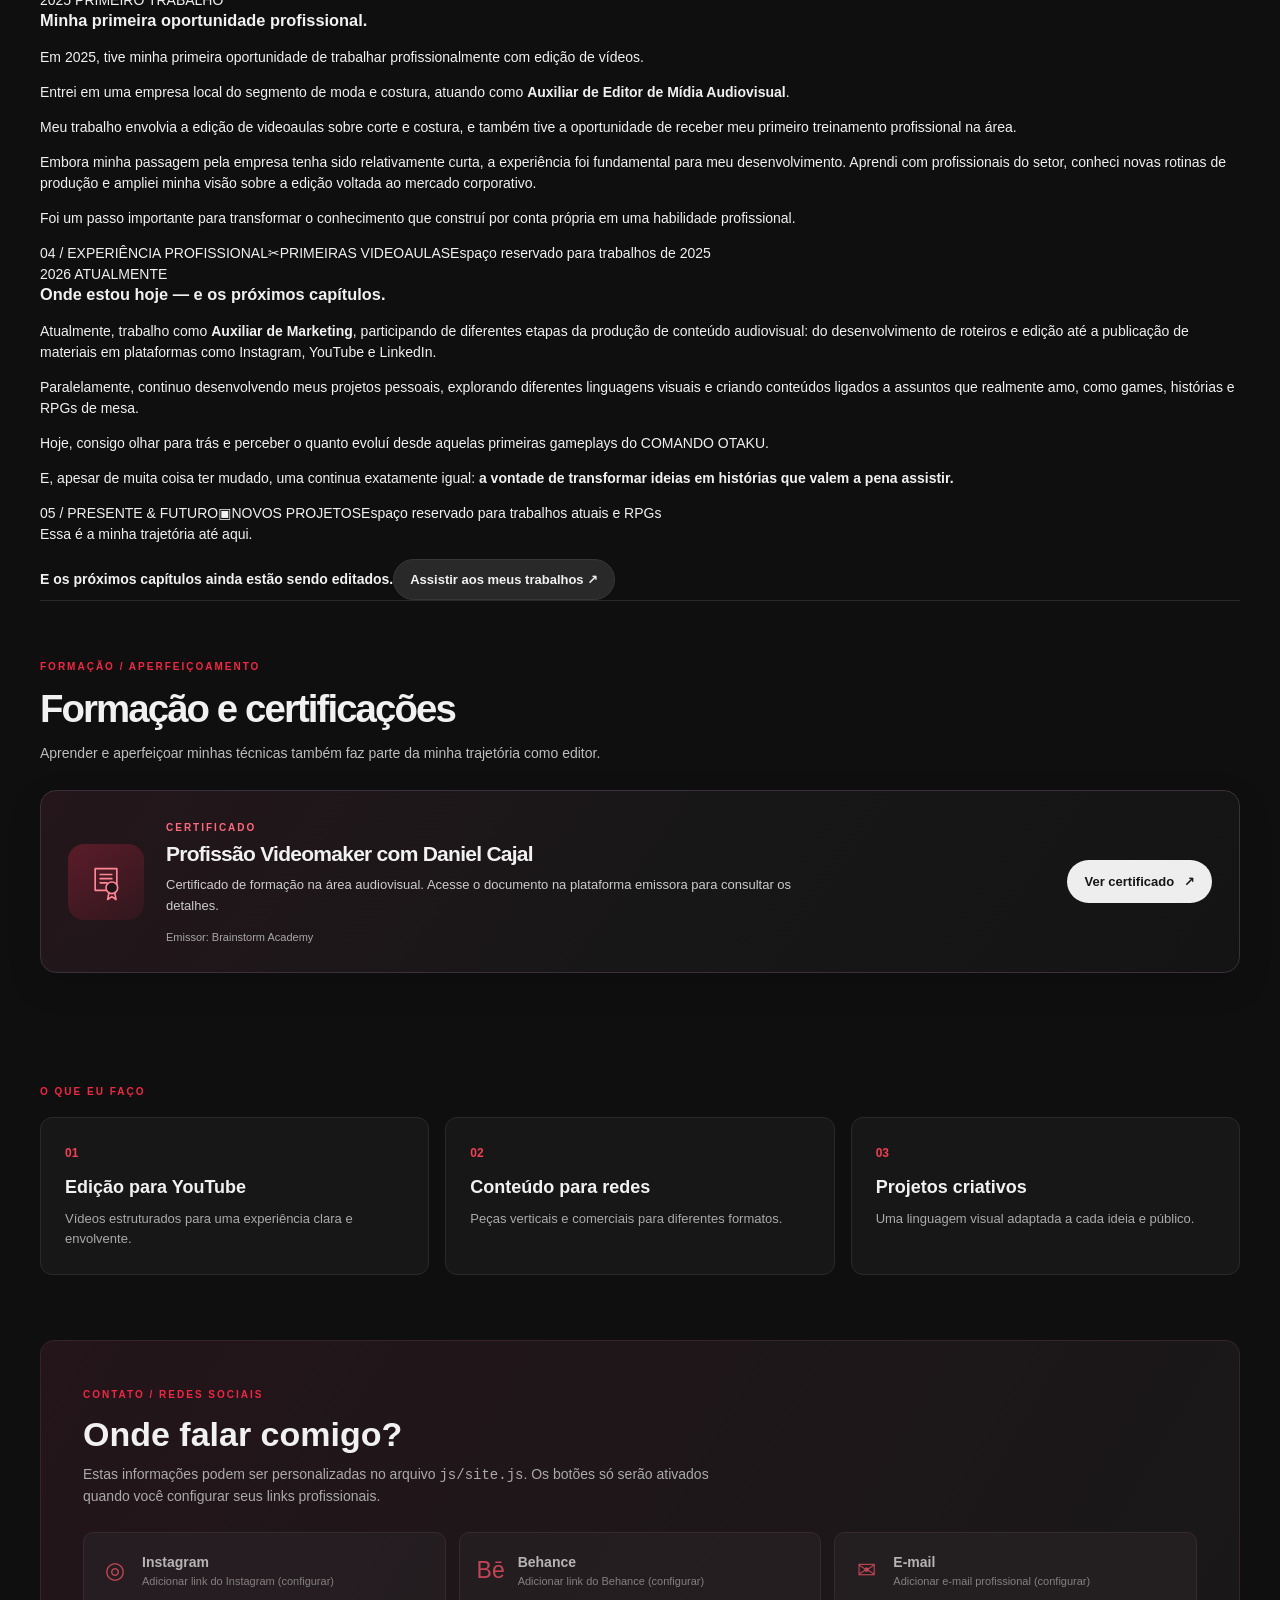
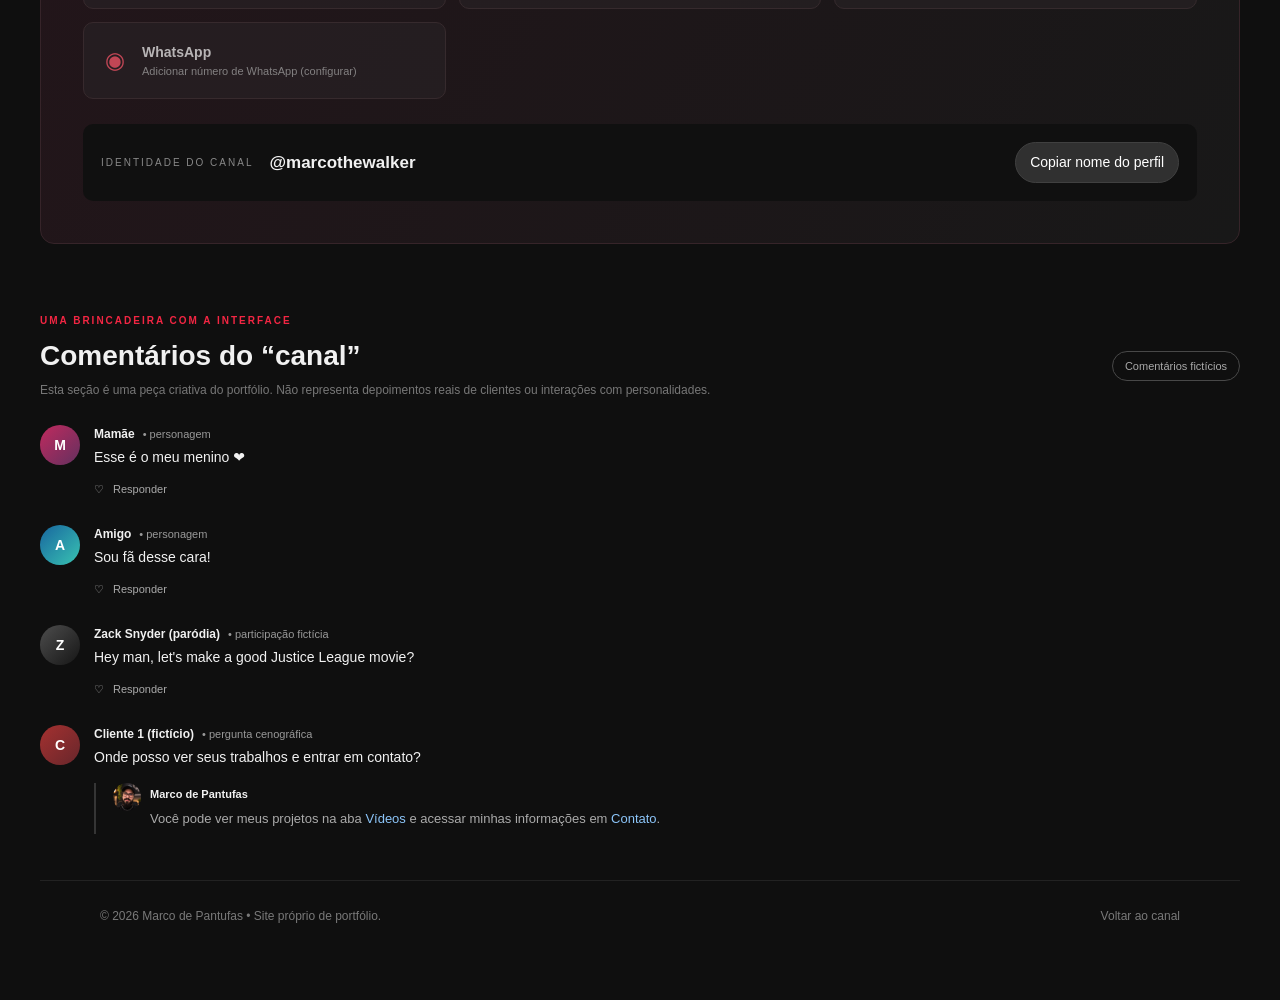
==== commit b98b3598: "Atualiza título do certificado para Profissão Videomaker com Daniel Cajal" ====
--- a/sobre.html
+++ b/sobre.html
@@ -88,7 +88,7 @@
     </div>
     <div class="credential-details">
       <span class="credential-type">CERTIFICADO</span>
-      <h3>Brainstorm Academy</h3>
+      <h3>Profissão Videomaker com Daniel Cajal</h3>
       <p>Certificado de formação na área audiovisual. Acesse o documento na plataforma emissora para consultar os detalhes.</p>
       <span class="credential-provider">Emissor: Brainstorm Academy</span>
     </div>
--- a/css/style.css
+++ b/css/style.css
@@ -8,4 +8,21 @@
 .player-container.local video{display:block;width:100%;height:auto;aspect-ratio:16/9;object-fit:contain;background:#000;max-height:min(72vh,780px)}
 .player-container.local .player-fallback{background:#151515;margin:0;padding:12px 18px;font-size:12px;color:#999}
 
-.player-container.external{aspect-ratio:auto;min-height:0;display:flex;flex-direction:column;align-items:stretch;padding:0;background:#000}.external-poster{position:relative;display:block;width:100%}.external-poster img{display:block;width:100%;height:auto;aspect-ratio:16/9;object-fit:cover;background:#000}.external-overlay{position:absolute;inset:0;display:flex;flex-direction:column;align-items:center;justify-content:center;gap:12px;background:linear-gradient(180deg,rgba(0,0,0,.18),rgba(0,0,0,.52));transition:background .2s}.external-poster:hover .external-overlay{background:linear-gradient(180deg,rgba(0,0,0,.14),rgba(0,0,0,.62))}.external-play{display:inline-flex;align-items:center;justify-content:center;width:84px;height:84px;border-radius:50%;background:rgba(0,0,0,.72);color:#fff;font-size:34px;box-shadow:0 12px 30px rgba(0,0,0,.35)}.external-text{display:inline-flex;padding:9px 16px;border-radius:999px;background:rgba(15,15,15,.82);font-weight:700;color:#fff}+.player-container.external{aspect-ratio:auto;min-height:0;display:flex;flex-direction:column;align-items:stretch;padding:0;background:#000}.external-poster{position:relative;display:block;width:100%}.external-poster img{display:block;width:100%;height:auto;aspect-ratio:16/9;object-fit:cover;background:#000}.external-overlay{position:absolute;inset:0;display:flex;flex-direction:column;align-items:center;justify-content:center;gap:12px;background:linear-gradient(180deg,rgba(0,0,0,.18),rgba(0,0,0,.52));transition:background .2s}.external-poster:hover .external-overlay{background:linear-gradient(180deg,rgba(0,0,0,.14),rgba(0,0,0,.62))}.external-play{display:inline-flex;align-items:center;justify-content:center;width:84px;height:84px;border-radius:50%;background:rgba(0,0,0,.72);color:#fff;font-size:34px;box-shadow:0 12px 30px rgba(0,0,0,.35)}.external-text{display:inline-flex;padding:9px 16px;border-radius:999px;background:rgba(15,15,15,.82);font-weight:700;color:#fff}
+
+/* Seção Formação e Certificações — integrada à página Sobre */
+.certifications{padding:54px 0 42px;border-top:1px solid #292929;scroll-margin-top:85px}
+.certification-heading{max-width:720px;margin:0 0 25px}
+.certification-heading h2{font-size:clamp(28px,3vw,40px);letter-spacing:-.05em;margin:10px 0}
+.certification-heading p{font-size:14px;line-height:1.65;color:#bdbdbd}
+.credential-card{display:flex;align-items:center;gap:22px;padding:25px 27px;border:1px solid #393039;border-radius:16px;background:linear-gradient(125deg,#24161b,#171717 55%,#141414);box-shadow:0 12px 35px #0002}
+.credential-emblem{flex:none;display:flex;justify-content:center;align-items:center;width:76px;height:76px;padding:18px;border-radius:16px;background:linear-gradient(145deg,#5b1c29,#30171e);color:#ff8795}
+.credential-emblem svg{height:100%;width:100%}
+.credential-details{flex:1;min-width:0}
+.credential-type{font-size:10px;font-weight:800;letter-spacing:2px;color:#ff697d}
+.credential-details h3{font-size:21px;letter-spacing:-.035em;margin:5px 0 8px}
+.credential-details p{font-size:13px;max-width:660px;line-height:1.6;color:#ccc;margin:0 0 9px}
+.credential-provider{font-size:11px;color:#a8a8a8}
+.credential-action{display:inline-flex;flex:none;align-items:center;justify-content:center;gap:10px;padding:12px 17px;border-radius:999px;background:#eee;color:#171717;font-size:13px;font-weight:750;white-space:nowrap;transition:background .2s}
+.credential-action:hover{background:#ffb3bb;color:#141414}
+@media(max-width:720px){.certifications{padding:36px 0}.credential-card{flex-wrap:wrap;align-items:flex-start;padding:19px;gap:15px}.credential-emblem{width:58px;height:58px;padding:13px}.credential-details{flex-basis:calc(100% - 76px)}.credential-details h3{font-size:19px}.credential-action{width:100%;text-align:center}}
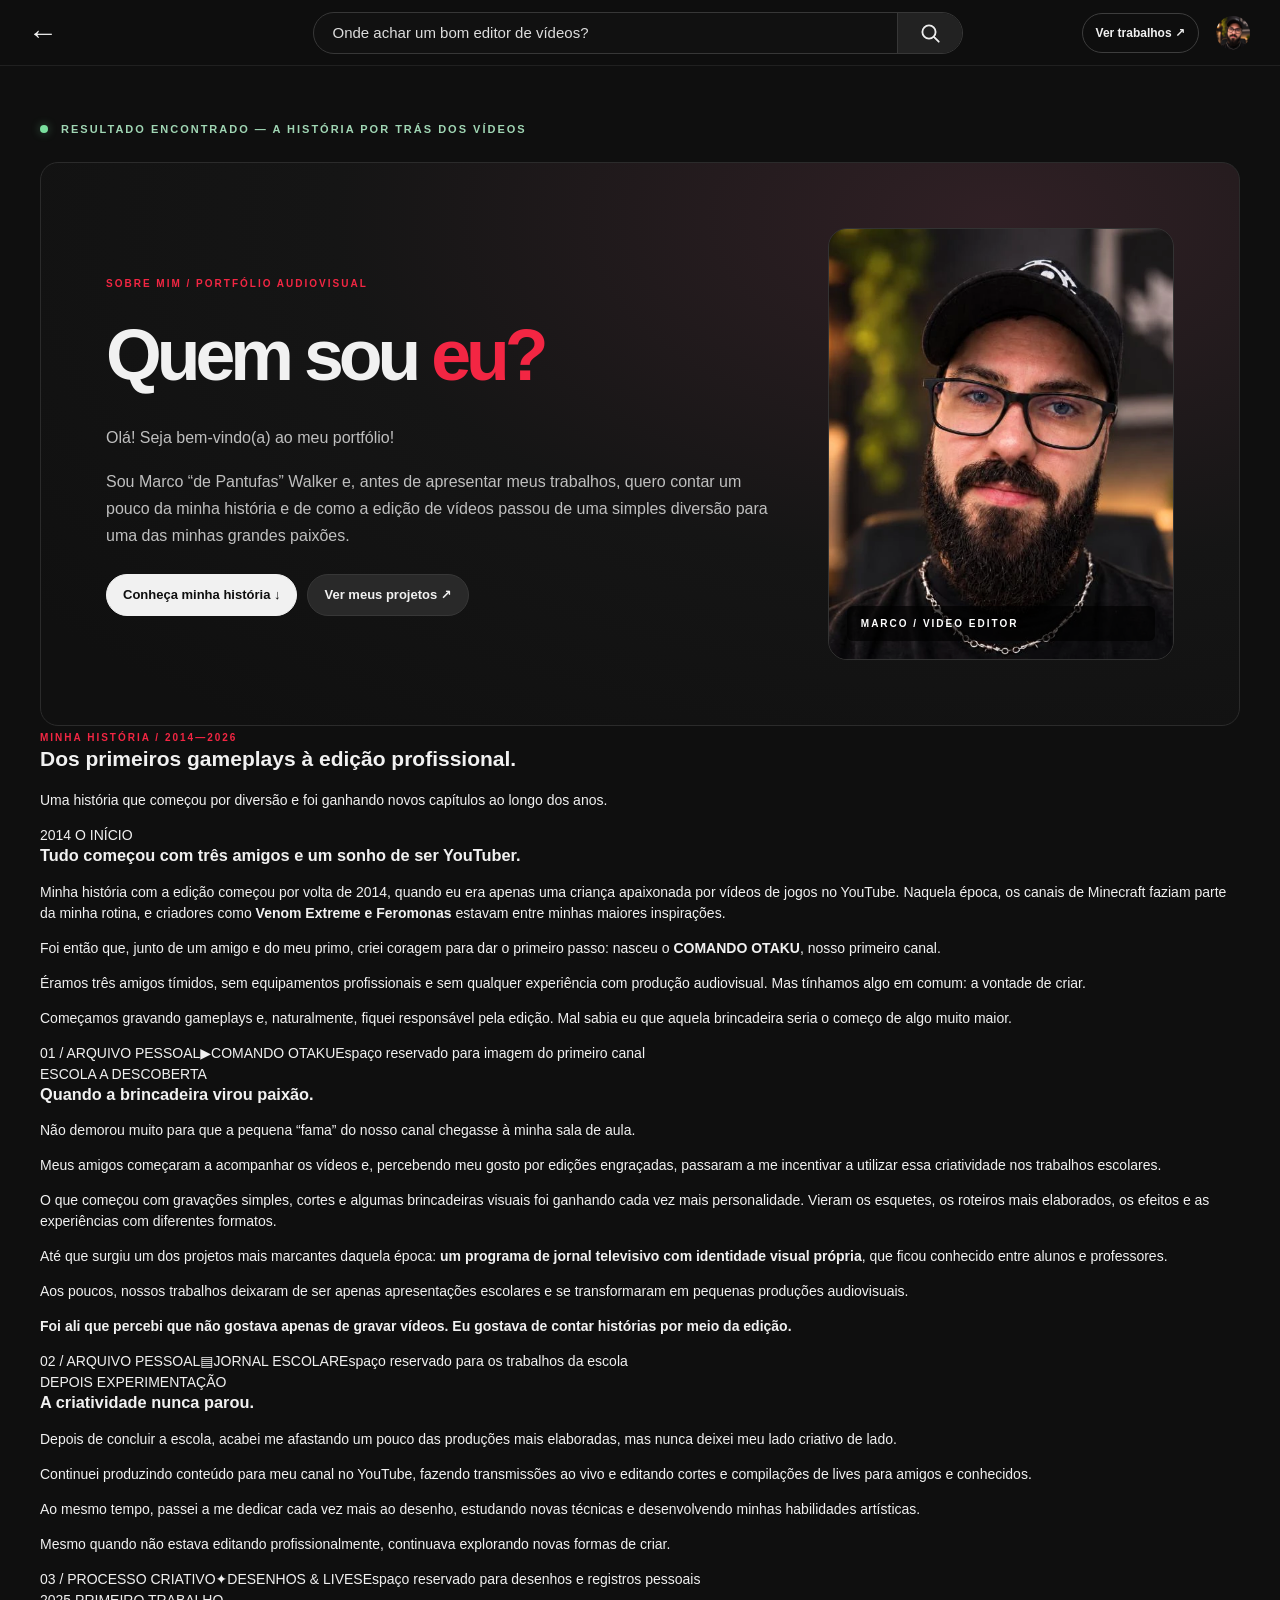
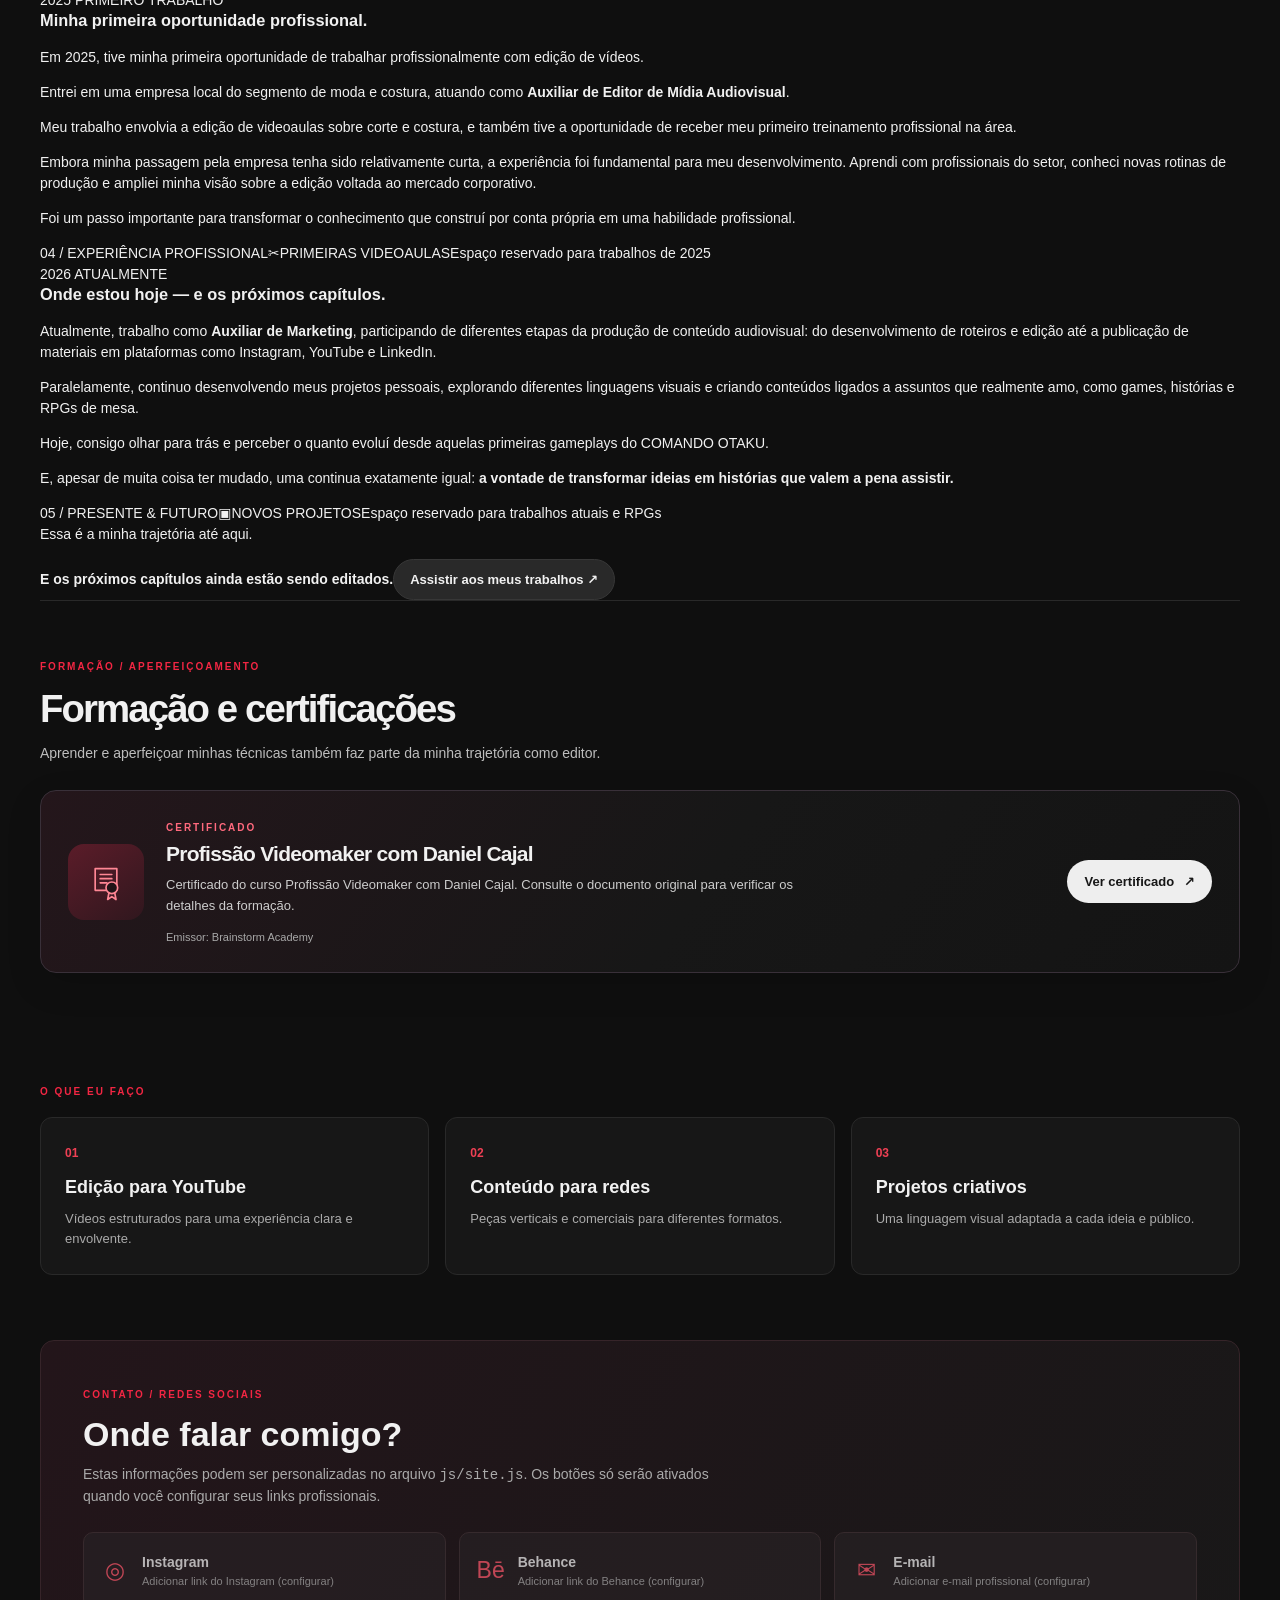
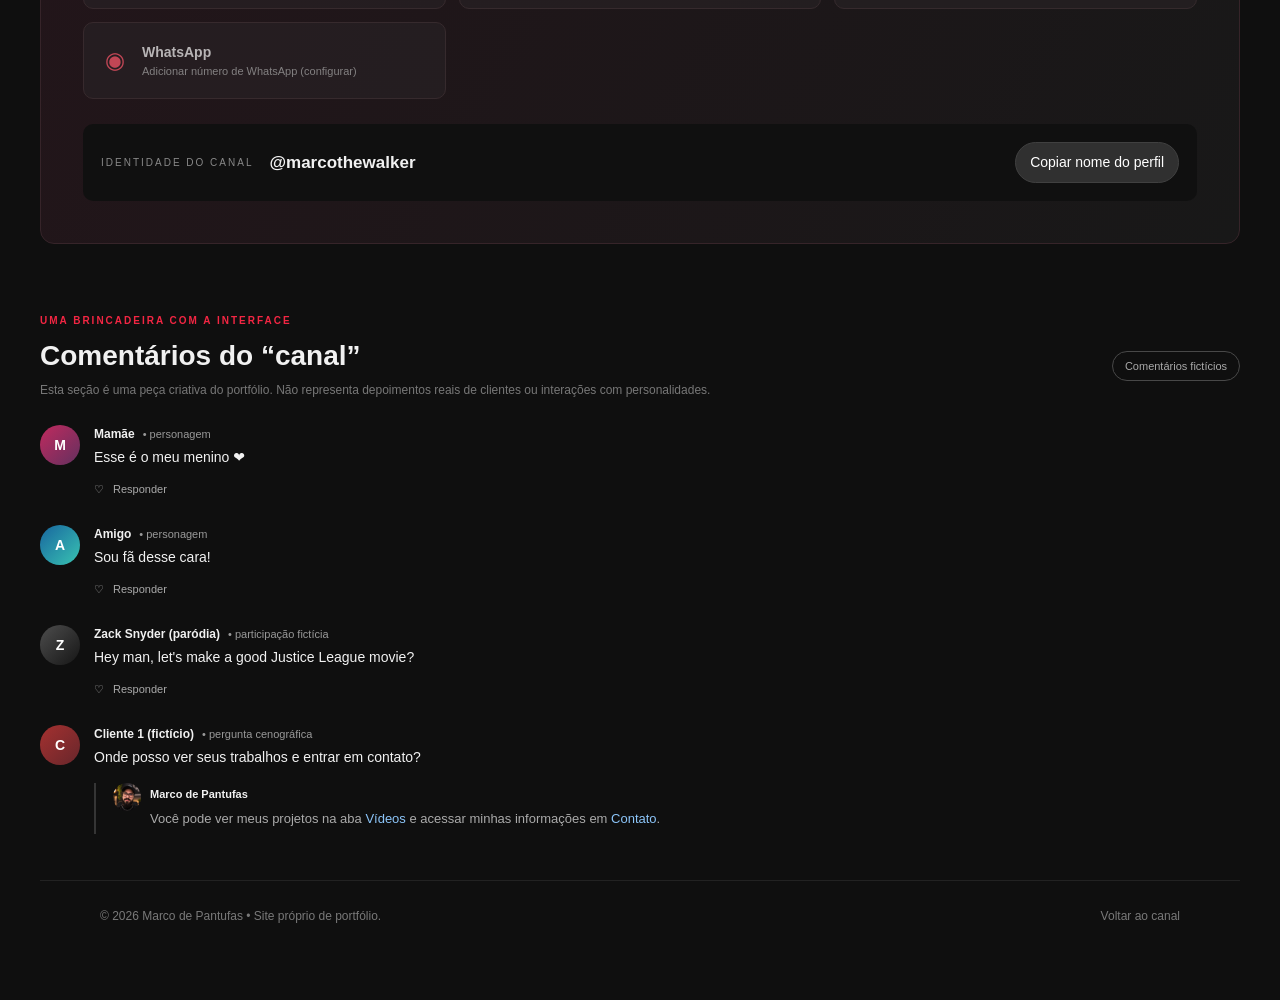
==== commit abaa768d: "Destaca corretamente nome Profissão Videomaker com Daniel Cajal no certificado" ====
--- a/sobre.html
+++ b/sobre.html
@@ -88,8 +88,8 @@
     </div>
     <div class="credential-details">
       <span class="credential-type">CERTIFICADO</span>
-      <h3>Profissão Videomaker com Daniel Cajal</h3>
-      <p>Certificado de formação na área audiovisual. Acesse o documento na plataforma emissora para consultar os detalhes.</p>
+      <h3 class="credential-course-title">Profissão Videomaker com Daniel Cajal</h3>
+      <p>Certificado do curso Profissão Videomaker com Daniel Cajal. Consulte o documento original para verificar os detalhes da formação.</p>
       <span class="credential-provider">Emissor: Brainstorm Academy</span>
     </div>
     <a class="credential-action" href="https://app.brainstorm.academy/certificado/60769337-aed3-4d59-bb0a-a4930e35a481" target="_blank" rel="noopener noreferrer" aria-label="Visualizar certificado na Brainstorm Academy (abre em nova aba)">Ver certificado <span aria-hidden="true">↗</span></a>
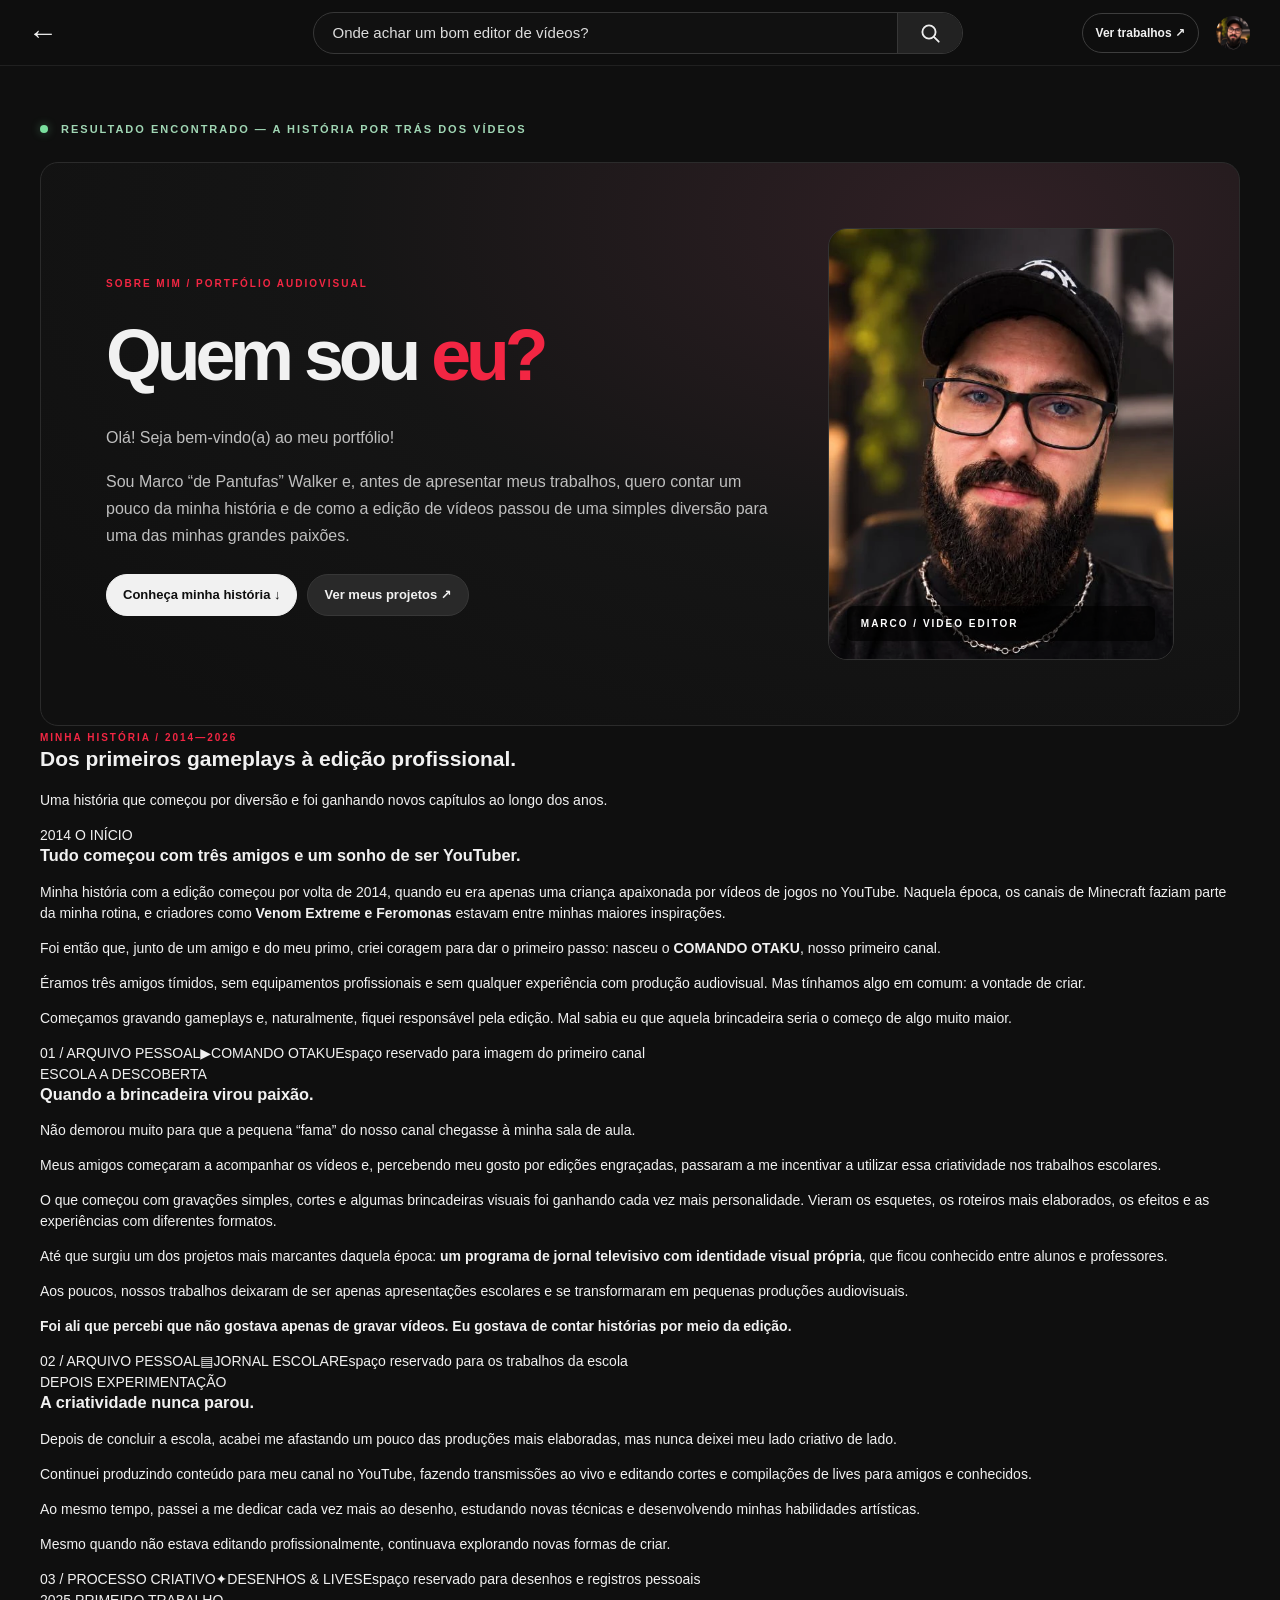
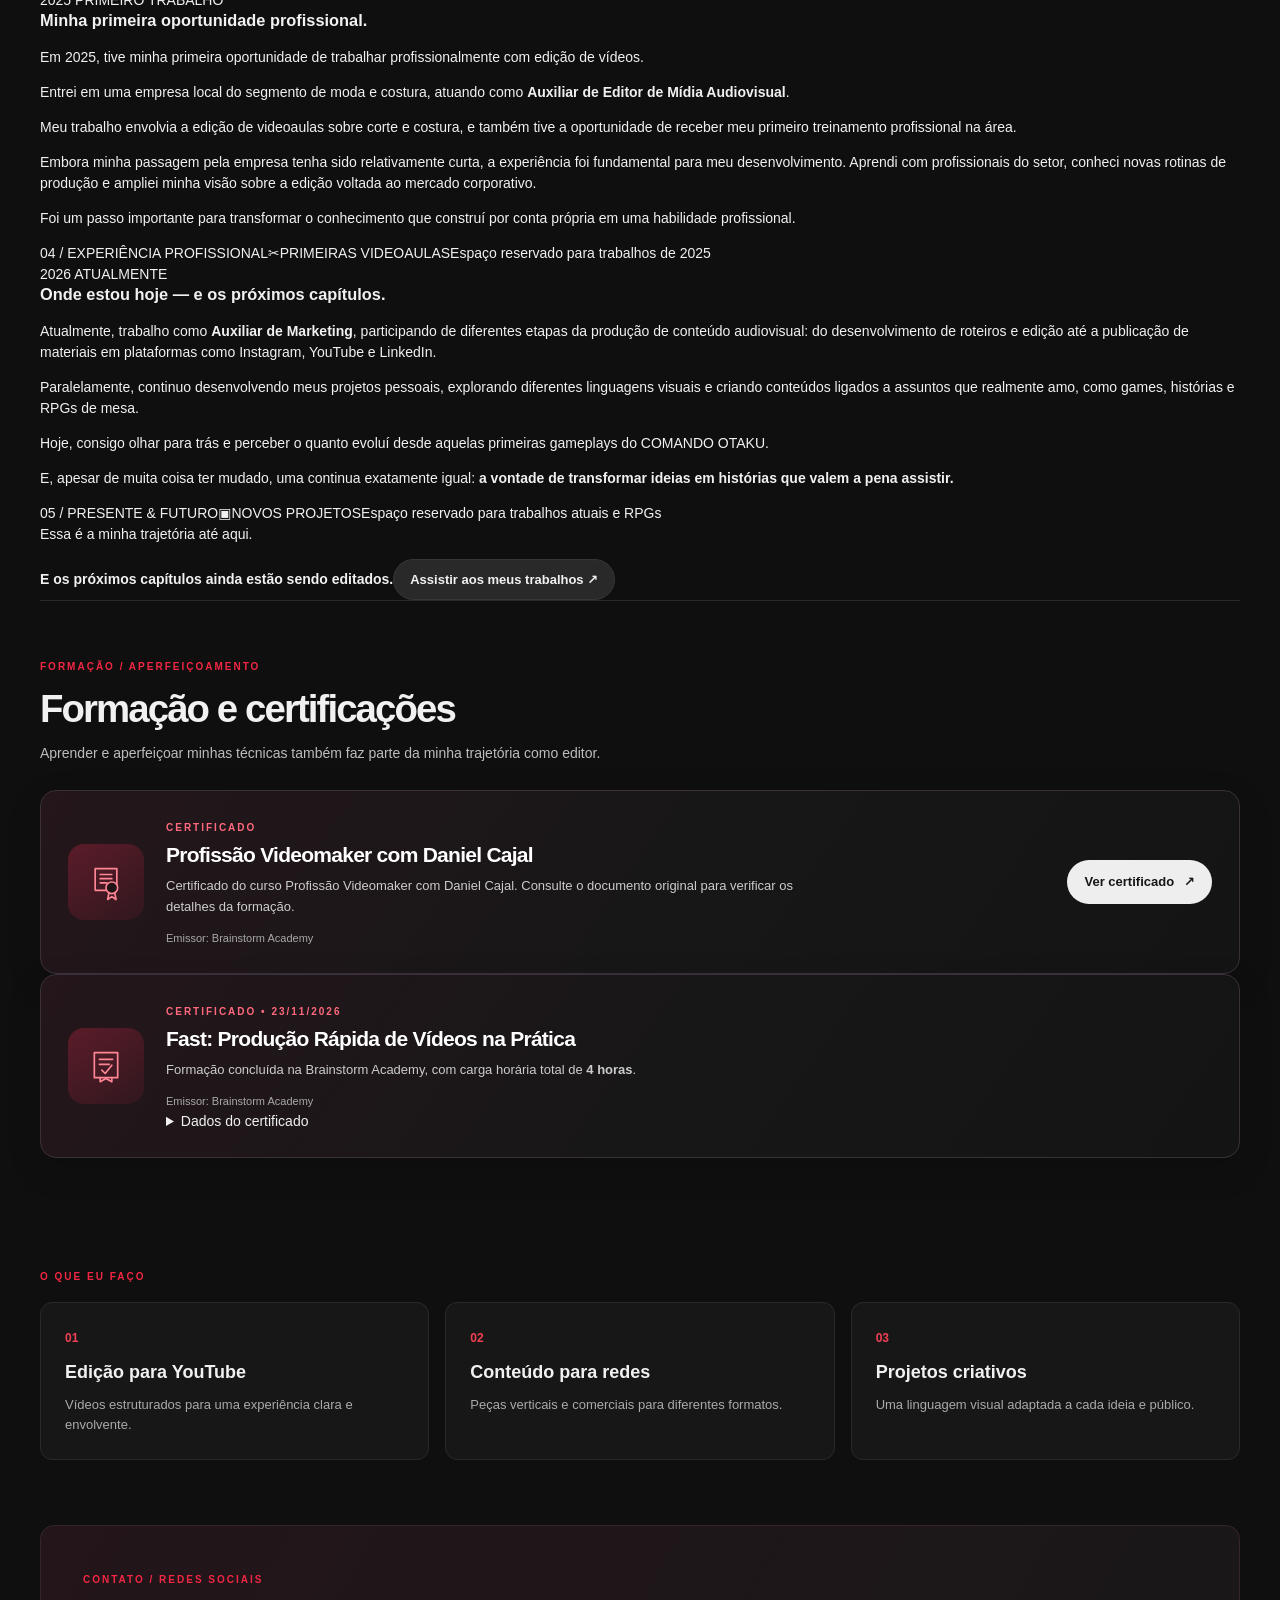
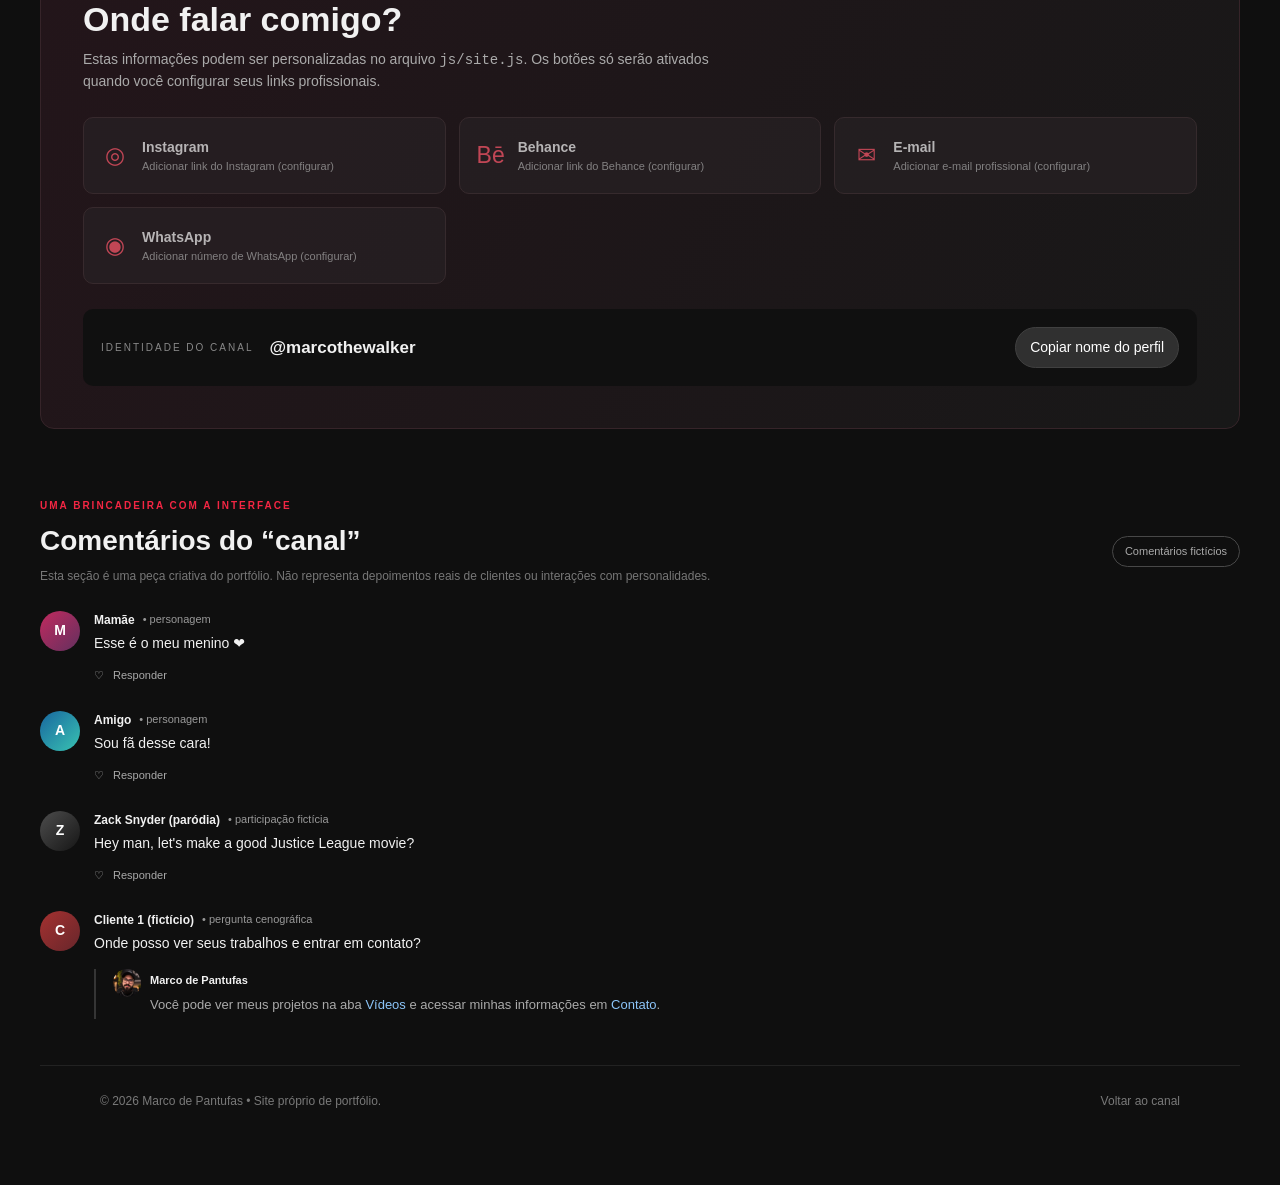
==== commit 3b64548e: "Inclui certificado Fast Produção Rápida de Vídeos na Prática na seção Sobre" ====
--- a/sobre.html
+++ b/sobre.html
@@ -94,5 +94,19 @@
     </div>
     <a class="credential-action" href="https://app.brainstorm.academy/certificado/60769337-aed3-4d59-bb0a-a4930e35a481" target="_blank" rel="noopener noreferrer" aria-label="Visualizar certificado na Brainstorm Academy (abre em nova aba)">Ver certificado <span aria-hidden="true">↗</span></a>
   </article>
+  <article class="credential-card" id="certificado-fast">
+    <div class="credential-emblem" aria-hidden="true">
+      <svg viewBox="0 0 48 48" fill="none" stroke="currentColor" stroke-width="2" stroke-linejoin="round" stroke-linecap="round">
+        <path d="M10 8h28v30H10z"/><path d="M16 16h16M16 22h12"/><path d="m19 29 4 4 8-10"/><path d="M17 38v5l7-4 7 4v-5"/>
+      </svg>
+    </div>
+    <div class="credential-details">
+      <span class="credential-type">CERTIFICADO • 23/11/2026</span>
+      <h3 class="credential-course-title">Fast: Produção Rápida de Vídeos na Prática</h3>
+      <p>Formação concluída na Brainstorm Academy, com carga horária total de <strong>4 horas</strong>.</p>
+      <span class="credential-provider">Emissor: Brainstorm Academy</span>
+      <details class="credential-verification"><summary>Dados do certificado</summary><p>Certificado emitido para Marco Walker em 23/11/2026.<br>Código de verificação: <code>eab1dd39-1520-4096-a4b7-f8e6dc4f78d7</code></p></details>
+    </div>
+  </article>
 </section><section class="specialties"><span class="section-kicker">O QUE EU FAÇO</span><div class="service-grid"><article><span class="service-number">01</span><h3>Edição para YouTube</h3><p>Vídeos estruturados para uma experiência clara e envolvente.</p></article><article><span class="service-number">02</span><h3>Conteúdo para redes</h3><p>Peças verticais e comerciais para diferentes formatos.</p></article><article><span class="service-number">03</span><h3>Projetos criativos</h3><p>Uma linguagem visual adaptada a cada ideia e público.</p></article></div></section><section class="contact-section" id="contato"><span class="section-kicker">CONTATO / REDES SOCIAIS</span><h2>Onde falar comigo?</h2><p>Estas informações podem ser personalizadas no arquivo <code>js/site.js</code>. Os botões só serão ativados quando você configurar seus links profissionais.</p><div class="contact-grid" id="contact-grid"></div><div class="handle-callout"><span>IDENTIDADE DO CANAL</span><strong>@marcothewalker</strong><button type="button" class="copy-handle" data-copy="@marcothewalker">Copiar nome do perfil</button></div></section><section class="comment-section" id="comentarios"><div class="comment-heading"><div><span class="section-kicker">UMA BRINCADEIRA COM A INTERFACE</span><h2>Comentários do “canal”</h2></div><span class="fiction-badge">Comentários fictícios</span></div><p class="comment-disclaimer">Esta seção é uma peça criativa do portfólio. Não representa depoimentos reais de clientes ou interações com personalidades.</p><div class="mock-comment"><div class="comment-avatar mom">M</div><div><div class="comment-byline"><strong>Mamãe</strong><span>• personagem</span></div><p>Esse é o meu menino ❤️</p><span class="comment-reply">♡ &nbsp; Responder</span></div></div><div class="mock-comment"><div class="comment-avatar friend">A</div><div><div class="comment-byline"><strong>Amigo</strong><span>• personagem</span></div><p>Sou fã desse cara!</p><span class="comment-reply">♡ &nbsp; Responder</span></div></div><div class="mock-comment"><div class="comment-avatar director">Z</div><div><div class="comment-byline"><strong>Zack Snyder (paródia)</strong><span>• participação fictícia</span></div><p>Hey man, let's make a good Justice League movie?</p><span class="comment-reply">♡ &nbsp; Responder</span></div></div><div class="mock-comment"><div class="comment-avatar lead">C</div><div><div class="comment-byline"><strong>Cliente 1 (fictício)</strong><span>• pergunta cenográfica</span></div><p>Onde posso ver seus trabalhos e entrar em contato?</p><div class="mock-reply"><img src="assets/avatar.webp" alt="" width="28" height="28"><div><strong>Marco de Pantufas</strong><p>Você pode ver meus projetos na aba <a href="index.html#videos">Vídeos</a> e acessar minhas informações em <a href="#contato">Contato</a>.</p></div></div></div></div></section><footer class="footer"><span>© 2026 Marco de Pantufas • Site próprio de portfólio.</span><a href="index.html">Voltar ao canal</a></footer></div></main>
 </body></html>
--- a/css/style.css
+++ b/css/style.css
@@ -26,3 +26,6 @@
 .credential-action{display:inline-flex;flex:none;align-items:center;justify-content:center;gap:10px;padding:12px 17px;border-radius:999px;background:#eee;color:#171717;font-size:13px;font-weight:750;white-space:nowrap;transition:background .2s}
 .credential-action:hover{background:#ffb3bb;color:#141414}
 @media(max-width:720px){.certifications{padding:36px 0}.credential-card{flex-wrap:wrap;align-items:flex-start;padding:19px;gap:15px}.credential-emblem{width:58px;height:58px;padding:13px}.credential-details{flex-basis:calc(100% - 76px)}.credential-details h3{font-size:19px}.credential-action{width:100%;text-align:center}}
+
+/* Nome completo da formação na seção de certificados */
+.credential-course-title{color:#fff;font-weight:800;letter-spacing:-.035em;line-height:1.25}
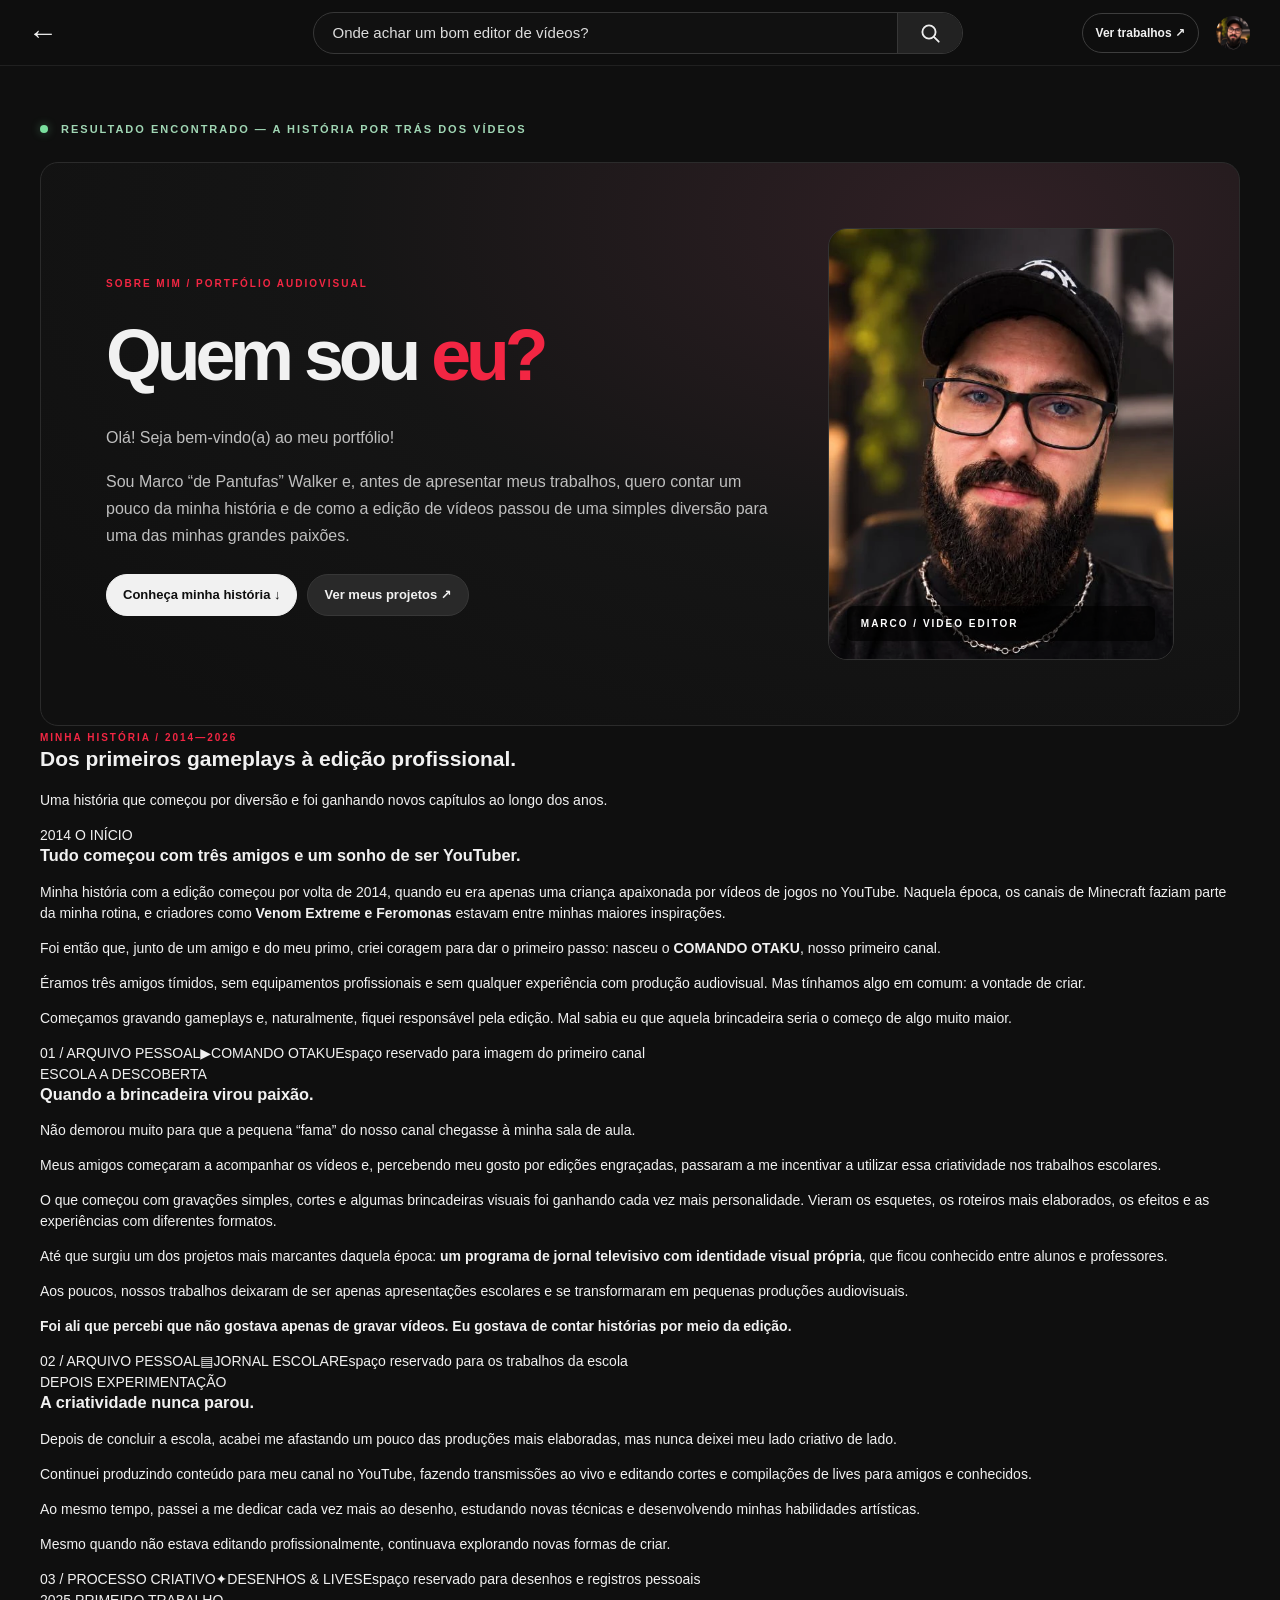
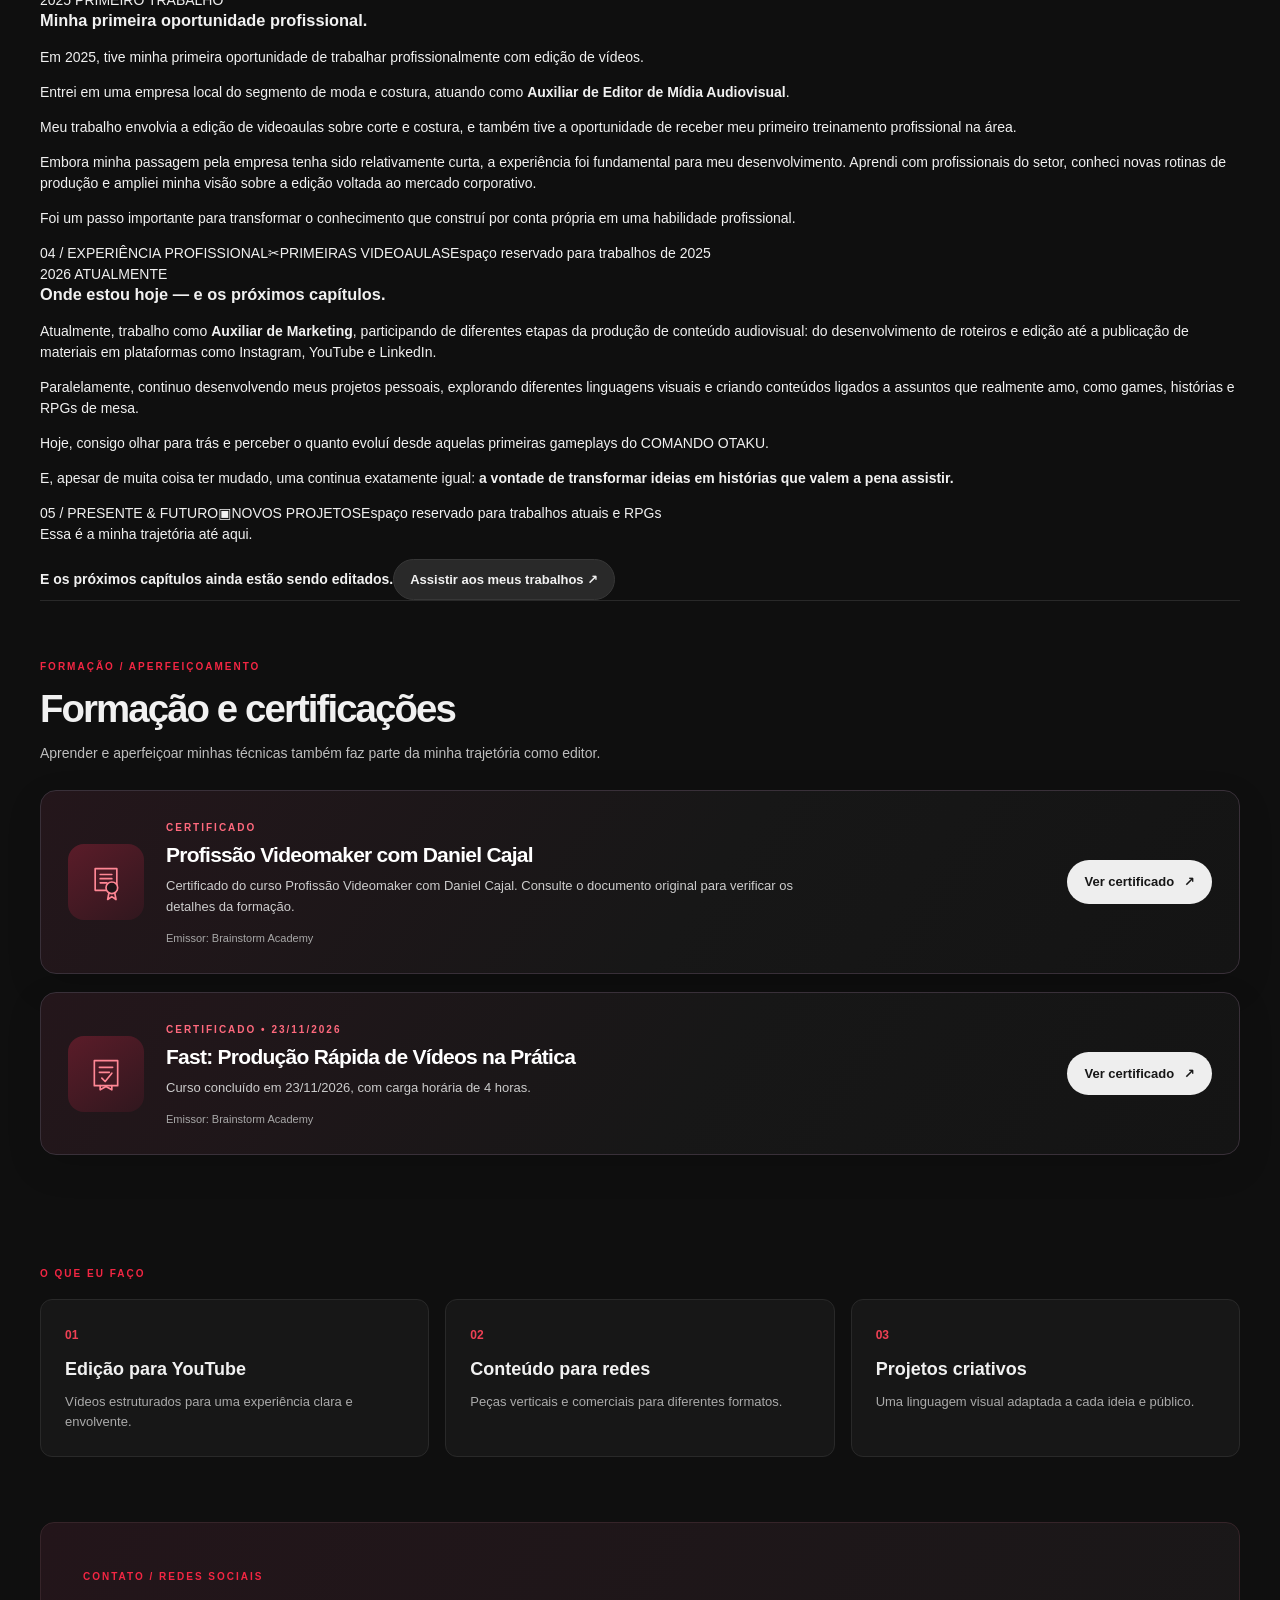
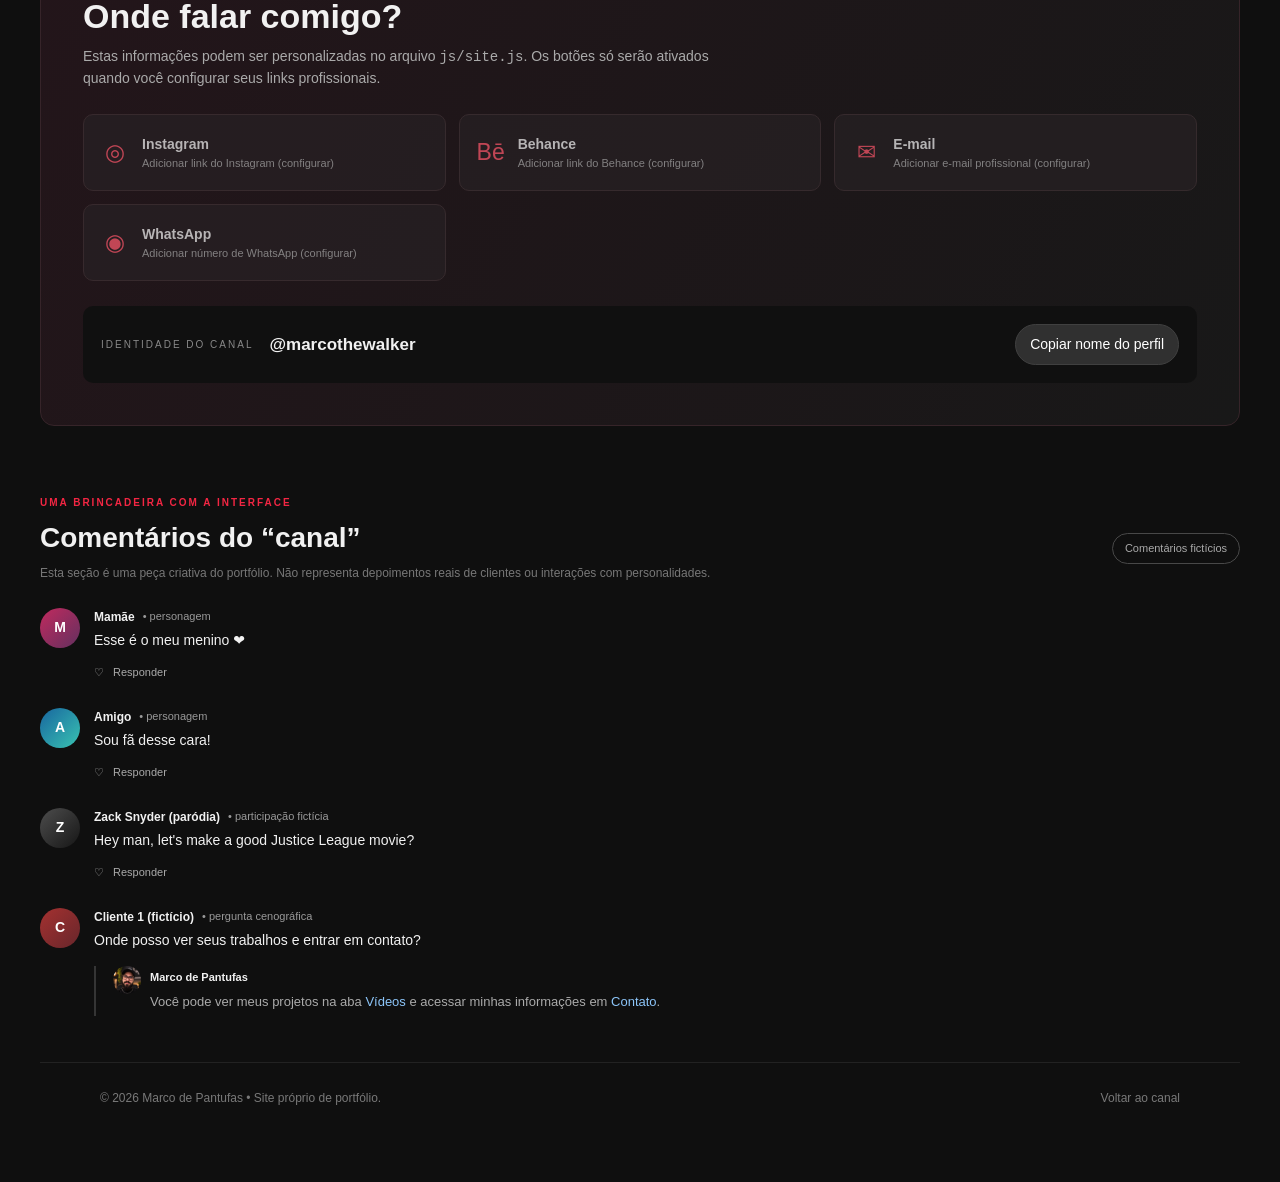
==== commit 3612f5ee: "Padroniza segundo certificado com botão Ver certificado como o primeiro" ====
--- a/sobre.html
+++ b/sobre.html
@@ -103,10 +103,10 @@
     <div class="credential-details">
       <span class="credential-type">CERTIFICADO • 23/11/2026</span>
       <h3 class="credential-course-title">Fast: Produção Rápida de Vídeos na Prática</h3>
-      <p>Formação concluída na Brainstorm Academy, com carga horária total de <strong>4 horas</strong>.</p>
+      <p>Curso concluído em 23/11/2026, com carga horária de 4 horas.</p>
       <span class="credential-provider">Emissor: Brainstorm Academy</span>
-      <details class="credential-verification"><summary>Dados do certificado</summary><p>Certificado emitido para Marco Walker em 23/11/2026.<br>Código de verificação: <code>eab1dd39-1520-4096-a4b7-f8e6dc4f78d7</code></p></details>
     </div>
+    <a class="credential-action" href="certificados/fast-producao-rapida.html" target="_blank" rel="noopener noreferrer" aria-label="Visualizar o certificado Fast em nova aba">Ver certificado <span aria-hidden="true">↗</span></a>
   </article>
 </section><section class="specialties"><span class="section-kicker">O QUE EU FAÇO</span><div class="service-grid"><article><span class="service-number">01</span><h3>Edição para YouTube</h3><p>Vídeos estruturados para uma experiência clara e envolvente.</p></article><article><span class="service-number">02</span><h3>Conteúdo para redes</h3><p>Peças verticais e comerciais para diferentes formatos.</p></article><article><span class="service-number">03</span><h3>Projetos criativos</h3><p>Uma linguagem visual adaptada a cada ideia e público.</p></article></div></section><section class="contact-section" id="contato"><span class="section-kicker">CONTATO / REDES SOCIAIS</span><h2>Onde falar comigo?</h2><p>Estas informações podem ser personalizadas no arquivo <code>js/site.js</code>. Os botões só serão ativados quando você configurar seus links profissionais.</p><div class="contact-grid" id="contact-grid"></div><div class="handle-callout"><span>IDENTIDADE DO CANAL</span><strong>@marcothewalker</strong><button type="button" class="copy-handle" data-copy="@marcothewalker">Copiar nome do perfil</button></div></section><section class="comment-section" id="comentarios"><div class="comment-heading"><div><span class="section-kicker">UMA BRINCADEIRA COM A INTERFACE</span><h2>Comentários do “canal”</h2></div><span class="fiction-badge">Comentários fictícios</span></div><p class="comment-disclaimer">Esta seção é uma peça criativa do portfólio. Não representa depoimentos reais de clientes ou interações com personalidades.</p><div class="mock-comment"><div class="comment-avatar mom">M</div><div><div class="comment-byline"><strong>Mamãe</strong><span>• personagem</span></div><p>Esse é o meu menino ❤️</p><span class="comment-reply">♡ &nbsp; Responder</span></div></div><div class="mock-comment"><div class="comment-avatar friend">A</div><div><div class="comment-byline"><strong>Amigo</strong><span>• personagem</span></div><p>Sou fã desse cara!</p><span class="comment-reply">♡ &nbsp; Responder</span></div></div><div class="mock-comment"><div class="comment-avatar director">Z</div><div><div class="comment-byline"><strong>Zack Snyder (paródia)</strong><span>• participação fictícia</span></div><p>Hey man, let's make a good Justice League movie?</p><span class="comment-reply">♡ &nbsp; Responder</span></div></div><div class="mock-comment"><div class="comment-avatar lead">C</div><div><div class="comment-byline"><strong>Cliente 1 (fictício)</strong><span>• pergunta cenográfica</span></div><p>Onde posso ver seus trabalhos e entrar em contato?</p><div class="mock-reply"><img src="assets/avatar.webp" alt="" width="28" height="28"><div><strong>Marco de Pantufas</strong><p>Você pode ver meus projetos na aba <a href="index.html#videos">Vídeos</a> e acessar minhas informações em <a href="#contato">Contato</a>.</p></div></div></div></div></section><footer class="footer"><span>© 2026 Marco de Pantufas • Site próprio de portfólio.</span><a href="index.html">Voltar ao canal</a></footer></div></main>
 </body></html>
--- a/css/style.css
+++ b/css/style.css
@@ -29,3 +29,10 @@
 
 /* Nome completo da formação na seção de certificados */
 .credential-course-title{color:#fff;font-weight:800;letter-spacing:-.035em;line-height:1.25}
+
+/* Cartões de formação e dados verificáveis */
+.certifications .credential-card + .credential-card{margin-top:18px}
+.credential-verification{margin-top:12px;color:#bbb;font-size:12px}
+.credential-verification summary{cursor:pointer;color:#ff9baa;font-weight:650;list-style-position:inside}
+.credential-verification p{margin:8px 0 0;line-height:1.7;overflow-wrap:anywhere}
+.credential-verification code{font-size:11px;overflow-wrap:anywhere;color:#eee}
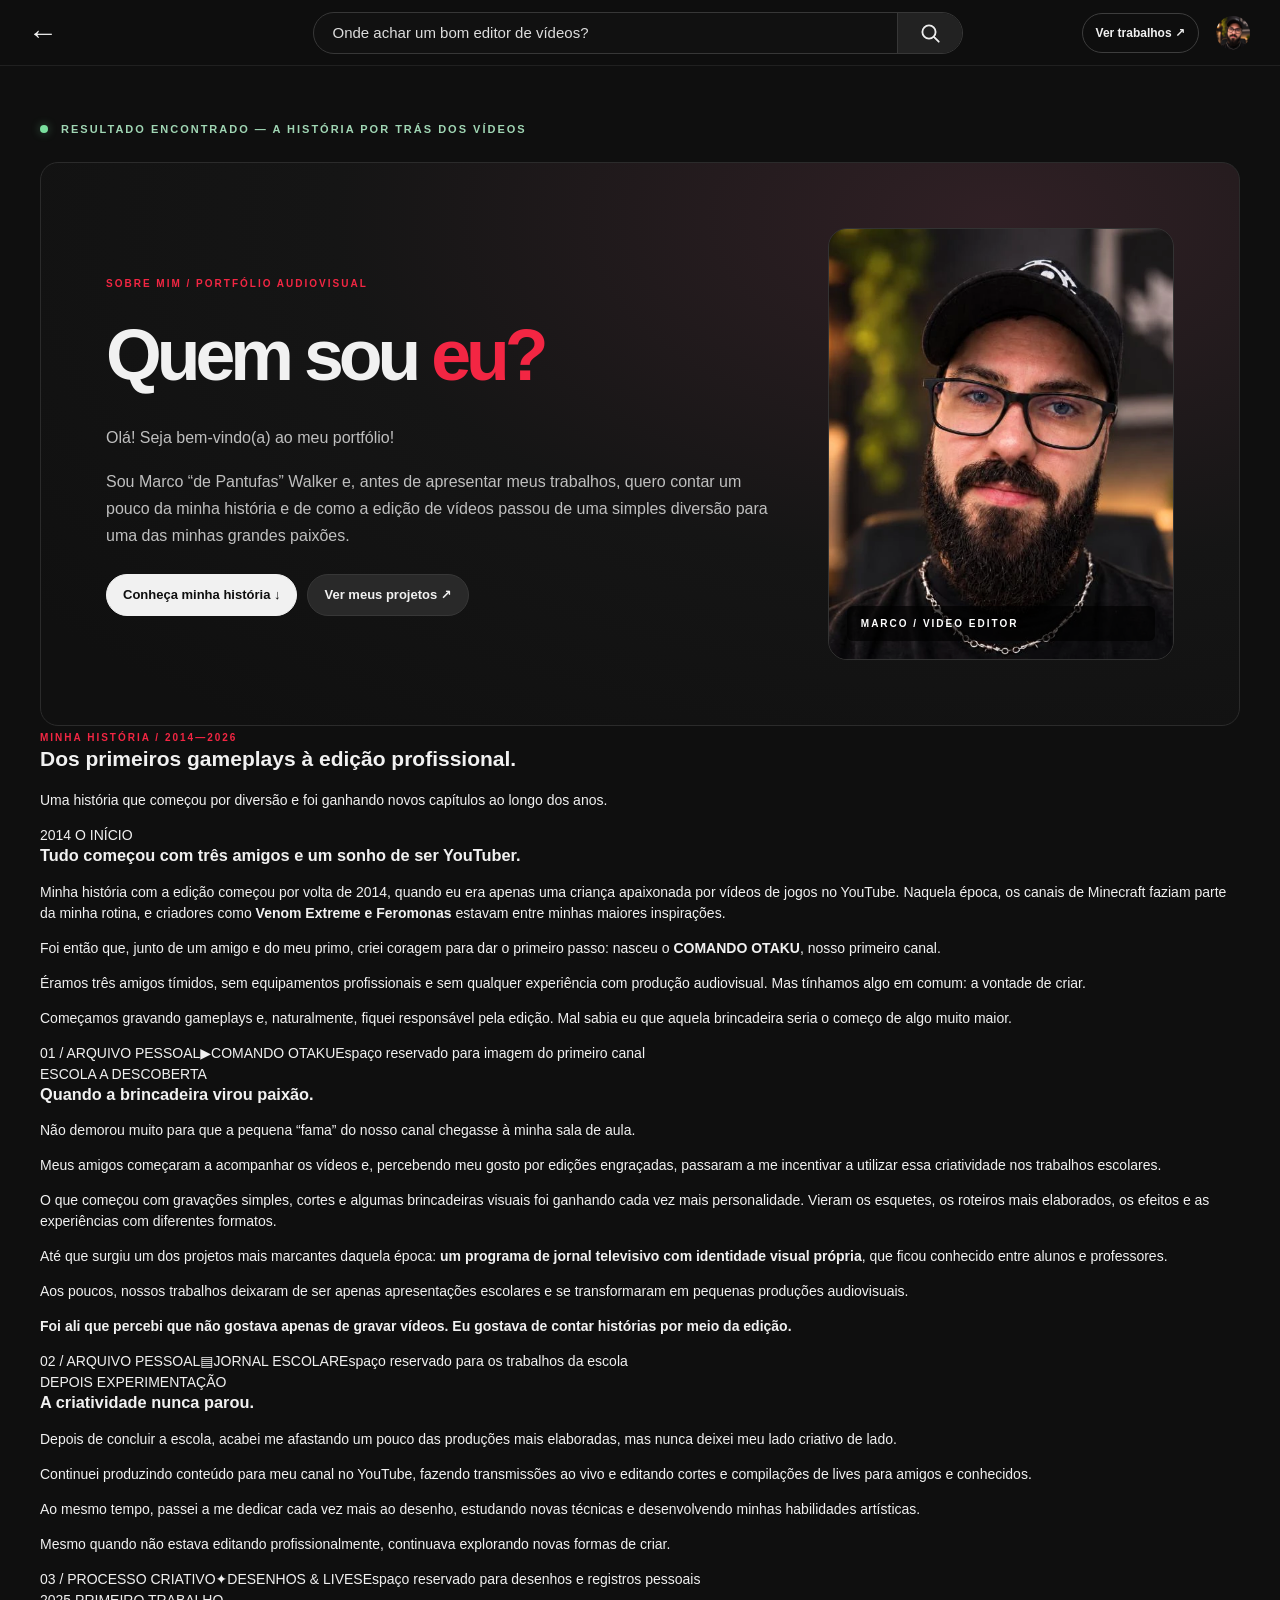
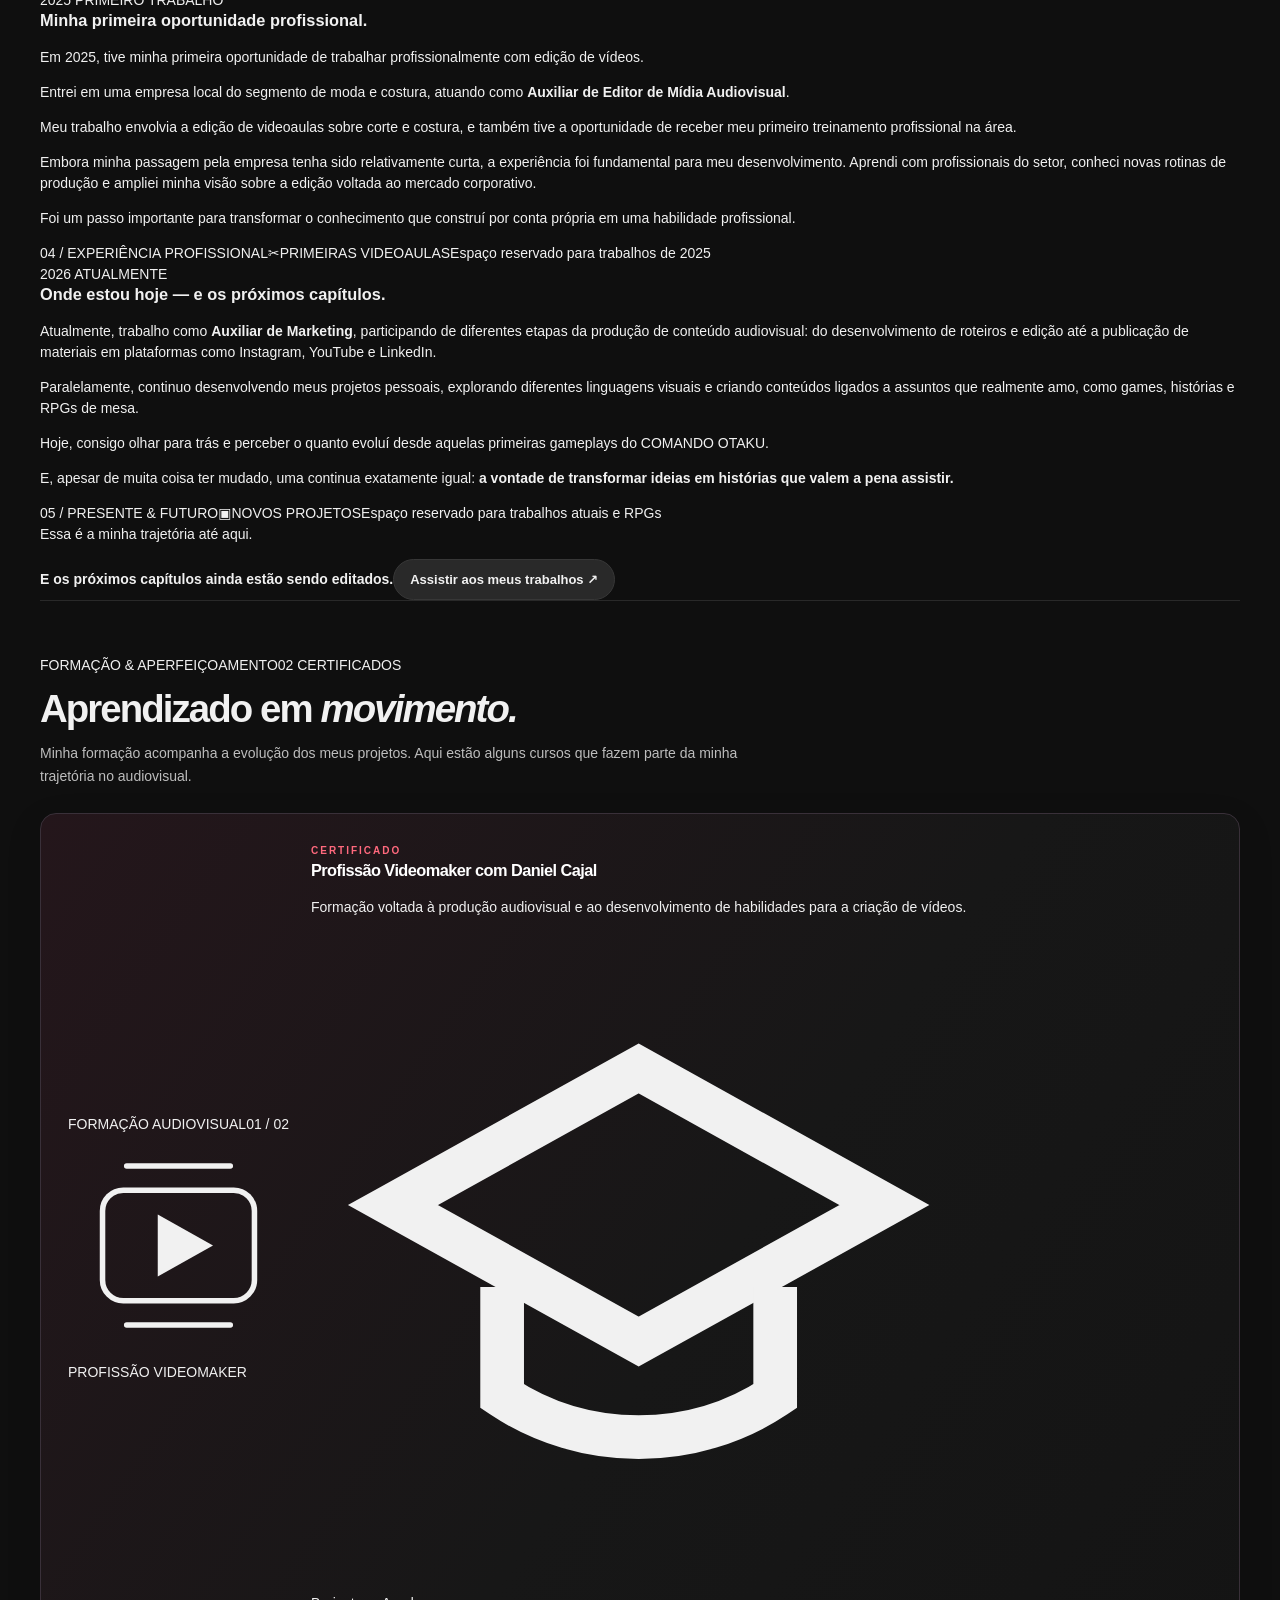
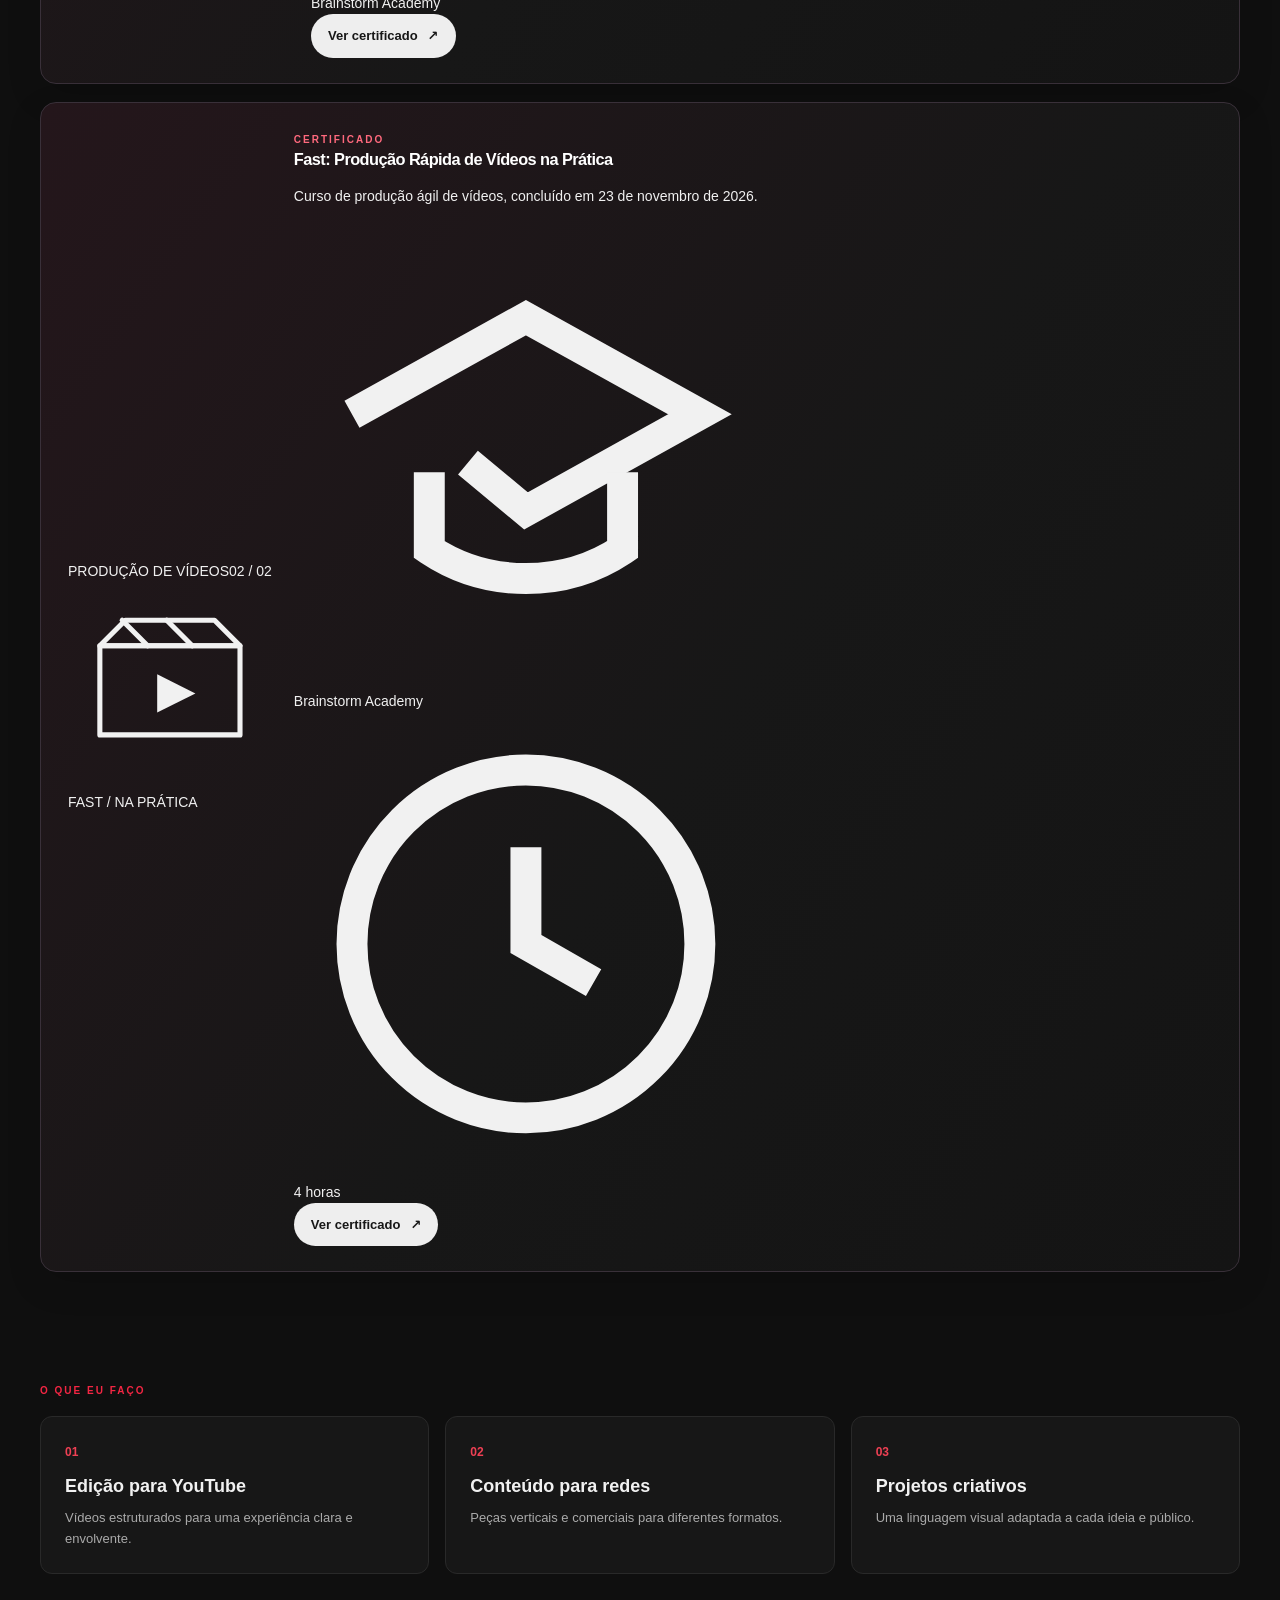
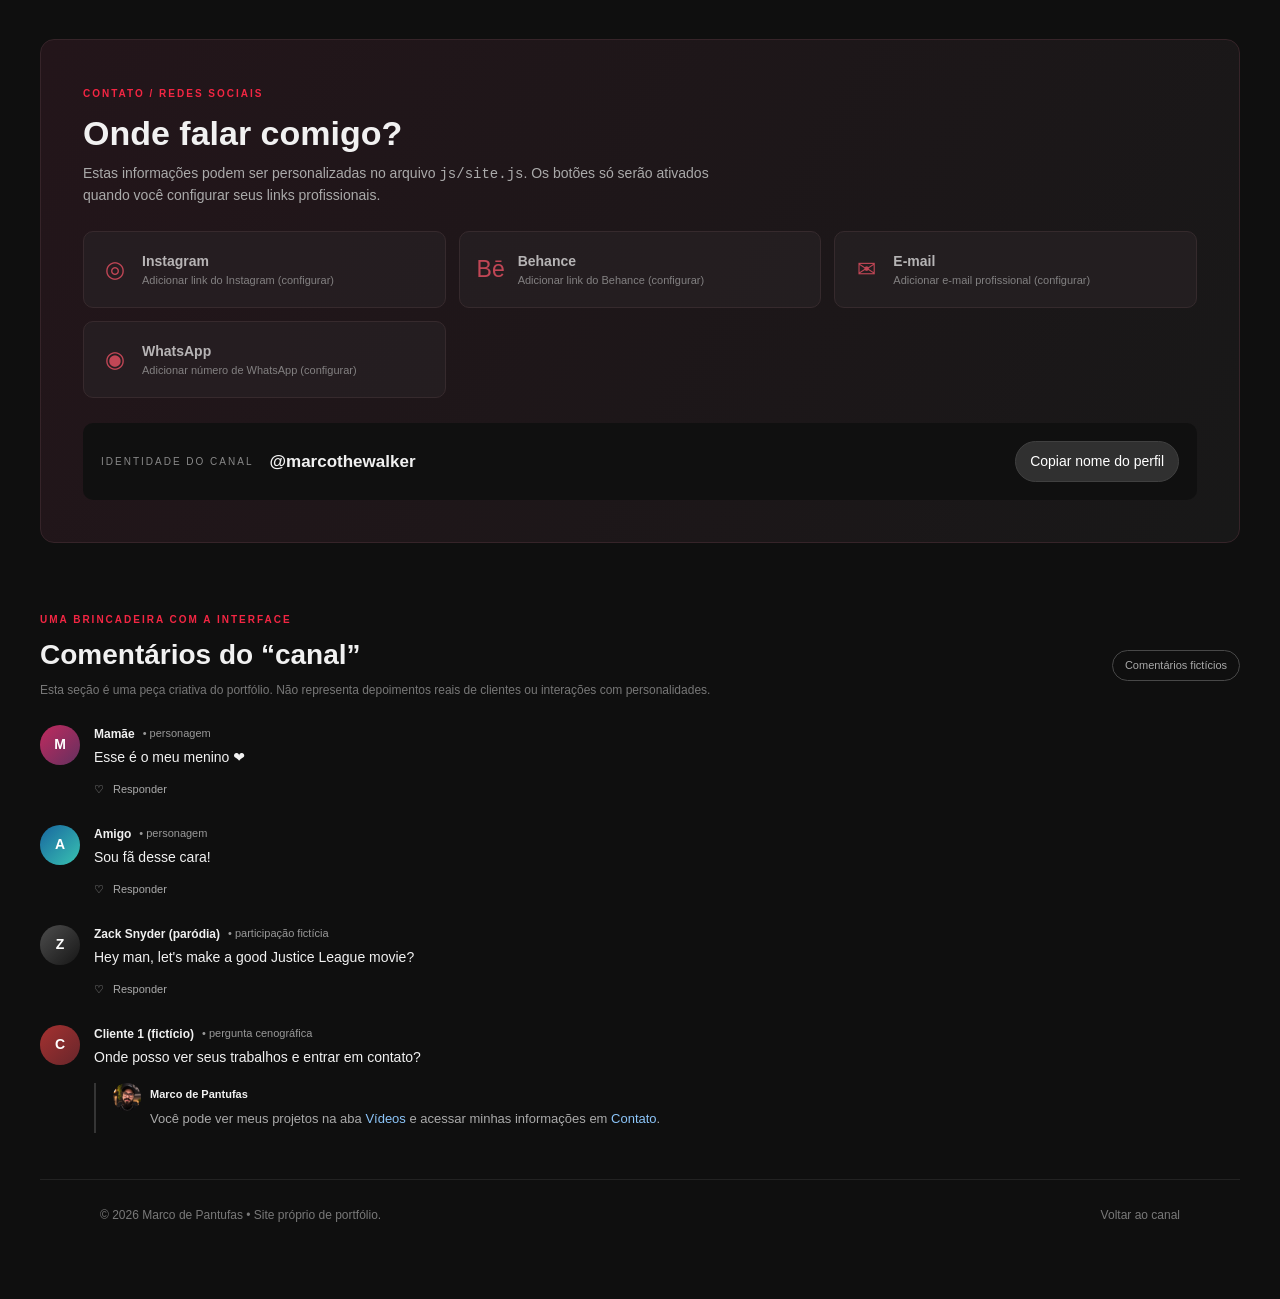
==== commit c0c4da56: "Redesenha seção de certificados com cartões visuais e layout responsivo" ====
--- a/sobre.html
+++ b/sobre.html
@@ -75,38 +75,43 @@
   <div class="journey-outro"><p>Essa é a minha trajetória até aqui.</p><strong>E os próximos capítulos ainda estão sendo editados.</strong><a href="index.html#videos" class="outline-button">Assistir aos meus trabalhos ↗</a></div>
 </section>
 <section class="certifications" id="certificados" aria-labelledby="certificados-titulo">
-  <div class="certification-heading">
-    <span class="section-kicker">FORMAÇÃO / APERFEIÇOAMENTO</span>
-    <h2 id="certificados-titulo">Formação e certificações</h2>
-    <p>Aprender e aperfeiçoar minhas técnicas também faz parte da minha trajetória como editor.</p>
+  <header class="certification-heading">
+    <div class="certification-eyebrow"><span class="certification-eyebrow-line" aria-hidden="true"></span><span>FORMAÇÃO & APERFEIÇOAMENTO</span><span class="certification-count">02 CERTIFICADOS</span></div>
+    <h2 id="certificados-titulo">Aprendizado em <em>movimento.</em></h2>
+    <p>Minha formação acompanha a evolução dos meus projetos. Aqui estão alguns cursos que fazem parte da minha trajetória no audiovisual.</p>
+  </header>
+  <div class="credentials-grid">
+    <article class="credential-card">
+      <div class="credential-media credential-media--videomaker" aria-hidden="true">
+        <div class="credential-media-top"><span>FORMAÇÃO AUDIOVISUAL</span><span>01 / 02</span></div>
+        <div class="credential-media-symbol"><svg viewBox="0 0 64 64" fill="none" stroke="currentColor" stroke-width="1.6" stroke-linecap="round" stroke-linejoin="round"><rect x="10" y="16" width="44" height="32" rx="6"/><path d="m26 23 16 9-16 9V23Z" fill="currentColor" stroke="none"/><path d="M17 9h30M17 55h30"/></svg></div>
+        <div class="credential-media-bottom">PROFISSÃO VIDEOMAKER</div>
+      </div>
+      <div class="credential-content">
+        <span class="credential-type"><span class="credential-dot" aria-hidden="true"></span> CERTIFICADO</span>
+        <h3 class="credential-course-title">Profissão Videomaker com Daniel Cajal</h3>
+        <p>Formação voltada à produção audiovisual e ao desenvolvimento de habilidades para a criação de vídeos.</p>
+        <div class="credential-facts"><span><svg viewBox="0 0 24 24" fill="none" stroke="currentColor" stroke-width="1.6" aria-hidden="true"><path d="M3 10 12 5l9 5-9 5-9-5Z"/><path d="M7 13v4c3 2 7 2 10 0v-4"/></svg> Brainstorm Academy</span></div>
+        <a class="credential-action" href="https://app.brainstorm.academy/certificado/60769337-aed3-4d59-bb0a-a4930e35a481" target="_blank" rel="noopener noreferrer" aria-label="Abrir certificado Profissão Videomaker em nova aba"><span>Ver certificado</span><span class="credential-action-icon" aria-hidden="true">↗</span></a>
+      </div>
+    </article>
+    <article class="credential-card" id="certificado-fast">
+      <div class="credential-media credential-media--fast" aria-hidden="true">
+        <div class="credential-media-top"><span>PRODUÇÃO DE VÍDEOS</span><span>02 / 02</span></div>
+        <div class="credential-media-symbol"><svg viewBox="0 0 64 64" fill="none" stroke="currentColor" stroke-width="1.6" stroke-linecap="round" stroke-linejoin="round"><path d="M10 20h44v28H10z"/><path d="M18 12h28l8 8H10l8-8Z"/><path d="M17 12l8 8m6-8 8 8"/><path d="m28 29 12 6-12 6V29Z" fill="currentColor" stroke="none"/></svg></div>
+        <div class="credential-media-bottom">FAST / NA PRÁTICA</div>
+      </div>
+      <div class="credential-content">
+        <span class="credential-type"><span class="credential-dot" aria-hidden="true"></span> CERTIFICADO</span>
+        <h3 class="credential-course-title">Fast: Produção Rápida de Vídeos na Prática</h3>
+        <p>Curso de produção ágil de vídeos, concluído em 23 de novembro de 2026.</p>
+        <div class="credential-facts">
+          <span><svg viewBox="0 0 24 24" fill="none" stroke="currentColor" stroke-width="1.6" aria-hidden="true"><path d="M3 10 12 5l9 5-9 5-3-2.5"/><path d="M7 13v4c3 2 7 2 10 0v-4"/></svg> Brainstorm Academy</span>
+          <span><svg viewBox="0 0 24 24" fill="none" stroke="currentColor" stroke-width="1.6" aria-hidden="true"><circle cx="12" cy="12" r="9"/><path d="M12 7v5l3.5 2"/></svg> 4 horas</span>
+        </div>
+        <a class="credential-action" href="certificados/fast-producao-rapida.html" target="_blank" rel="noopener noreferrer" aria-label="Abrir certificado Fast em nova aba"><span>Ver certificado</span><span class="credential-action-icon" aria-hidden="true">↗</span></a>
+      </div>
+    </article>
   </div>
-  <article class="credential-card">
-    <div class="credential-emblem" aria-hidden="true">
-      <svg viewBox="0 0 48 48" fill="none" stroke="currentColor" stroke-width="2" stroke-linejoin="round" stroke-linecap="round">
-        <path d="M11 8h26v26H11z"/><path d="M17 15h14M17 20h14M17 25h8"/><circle cx="31" cy="31" r="7" fill="#201417"/><path d="M27.5 37.2 26 45l5-3.4L36 45l-1.5-7.8"/>
-      </svg>
-    </div>
-    <div class="credential-details">
-      <span class="credential-type">CERTIFICADO</span>
-      <h3 class="credential-course-title">Profissão Videomaker com Daniel Cajal</h3>
-      <p>Certificado do curso Profissão Videomaker com Daniel Cajal. Consulte o documento original para verificar os detalhes da formação.</p>
-      <span class="credential-provider">Emissor: Brainstorm Academy</span>
-    </div>
-    <a class="credential-action" href="https://app.brainstorm.academy/certificado/60769337-aed3-4d59-bb0a-a4930e35a481" target="_blank" rel="noopener noreferrer" aria-label="Visualizar certificado na Brainstorm Academy (abre em nova aba)">Ver certificado <span aria-hidden="true">↗</span></a>
-  </article>
-  <article class="credential-card" id="certificado-fast">
-    <div class="credential-emblem" aria-hidden="true">
-      <svg viewBox="0 0 48 48" fill="none" stroke="currentColor" stroke-width="2" stroke-linejoin="round" stroke-linecap="round">
-        <path d="M10 8h28v30H10z"/><path d="M16 16h16M16 22h12"/><path d="m19 29 4 4 8-10"/><path d="M17 38v5l7-4 7 4v-5"/>
-      </svg>
-    </div>
-    <div class="credential-details">
-      <span class="credential-type">CERTIFICADO • 23/11/2026</span>
-      <h3 class="credential-course-title">Fast: Produção Rápida de Vídeos na Prática</h3>
-      <p>Curso concluído em 23/11/2026, com carga horária de 4 horas.</p>
-      <span class="credential-provider">Emissor: Brainstorm Academy</span>
-    </div>
-    <a class="credential-action" href="certificados/fast-producao-rapida.html" target="_blank" rel="noopener noreferrer" aria-label="Visualizar o certificado Fast em nova aba">Ver certificado <span aria-hidden="true">↗</span></a>
-  </article>
 </section><section class="specialties"><span class="section-kicker">O QUE EU FAÇO</span><div class="service-grid"><article><span class="service-number">01</span><h3>Edição para YouTube</h3><p>Vídeos estruturados para uma experiência clara e envolvente.</p></article><article><span class="service-number">02</span><h3>Conteúdo para redes</h3><p>Peças verticais e comerciais para diferentes formatos.</p></article><article><span class="service-number">03</span><h3>Projetos criativos</h3><p>Uma linguagem visual adaptada a cada ideia e público.</p></article></div></section><section class="contact-section" id="contato"><span class="section-kicker">CONTATO / REDES SOCIAIS</span><h2>Onde falar comigo?</h2><p>Estas informações podem ser personalizadas no arquivo <code>js/site.js</code>. Os botões só serão ativados quando você configurar seus links profissionais.</p><div class="contact-grid" id="contact-grid"></div><div class="handle-callout"><span>IDENTIDADE DO CANAL</span><strong>@marcothewalker</strong><button type="button" class="copy-handle" data-copy="@marcothewalker">Copiar nome do perfil</button></div></section><section class="comment-section" id="comentarios"><div class="comment-heading"><div><span class="section-kicker">UMA BRINCADEIRA COM A INTERFACE</span><h2>Comentários do “canal”</h2></div><span class="fiction-badge">Comentários fictícios</span></div><p class="comment-disclaimer">Esta seção é uma peça criativa do portfólio. Não representa depoimentos reais de clientes ou interações com personalidades.</p><div class="mock-comment"><div class="comment-avatar mom">M</div><div><div class="comment-byline"><strong>Mamãe</strong><span>• personagem</span></div><p>Esse é o meu menino ❤️</p><span class="comment-reply">♡ &nbsp; Responder</span></div></div><div class="mock-comment"><div class="comment-avatar friend">A</div><div><div class="comment-byline"><strong>Amigo</strong><span>• personagem</span></div><p>Sou fã desse cara!</p><span class="comment-reply">♡ &nbsp; Responder</span></div></div><div class="mock-comment"><div class="comment-avatar director">Z</div><div><div class="comment-byline"><strong>Zack Snyder (paródia)</strong><span>• participação fictícia</span></div><p>Hey man, let's make a good Justice League movie?</p><span class="comment-reply">♡ &nbsp; Responder</span></div></div><div class="mock-comment"><div class="comment-avatar lead">C</div><div><div class="comment-byline"><strong>Cliente 1 (fictício)</strong><span>• pergunta cenográfica</span></div><p>Onde posso ver seus trabalhos e entrar em contato?</p><div class="mock-reply"><img src="assets/avatar.webp" alt="" width="28" height="28"><div><strong>Marco de Pantufas</strong><p>Você pode ver meus projetos na aba <a href="index.html#videos">Vídeos</a> e acessar minhas informações em <a href="#contato">Contato</a>.</p></div></div></div></div></section><footer class="footer"><span>© 2026 Marco de Pantufas • Site próprio de portfólio.</span><a href="index.html">Voltar ao canal</a></footer></div></main>
 </body></html>
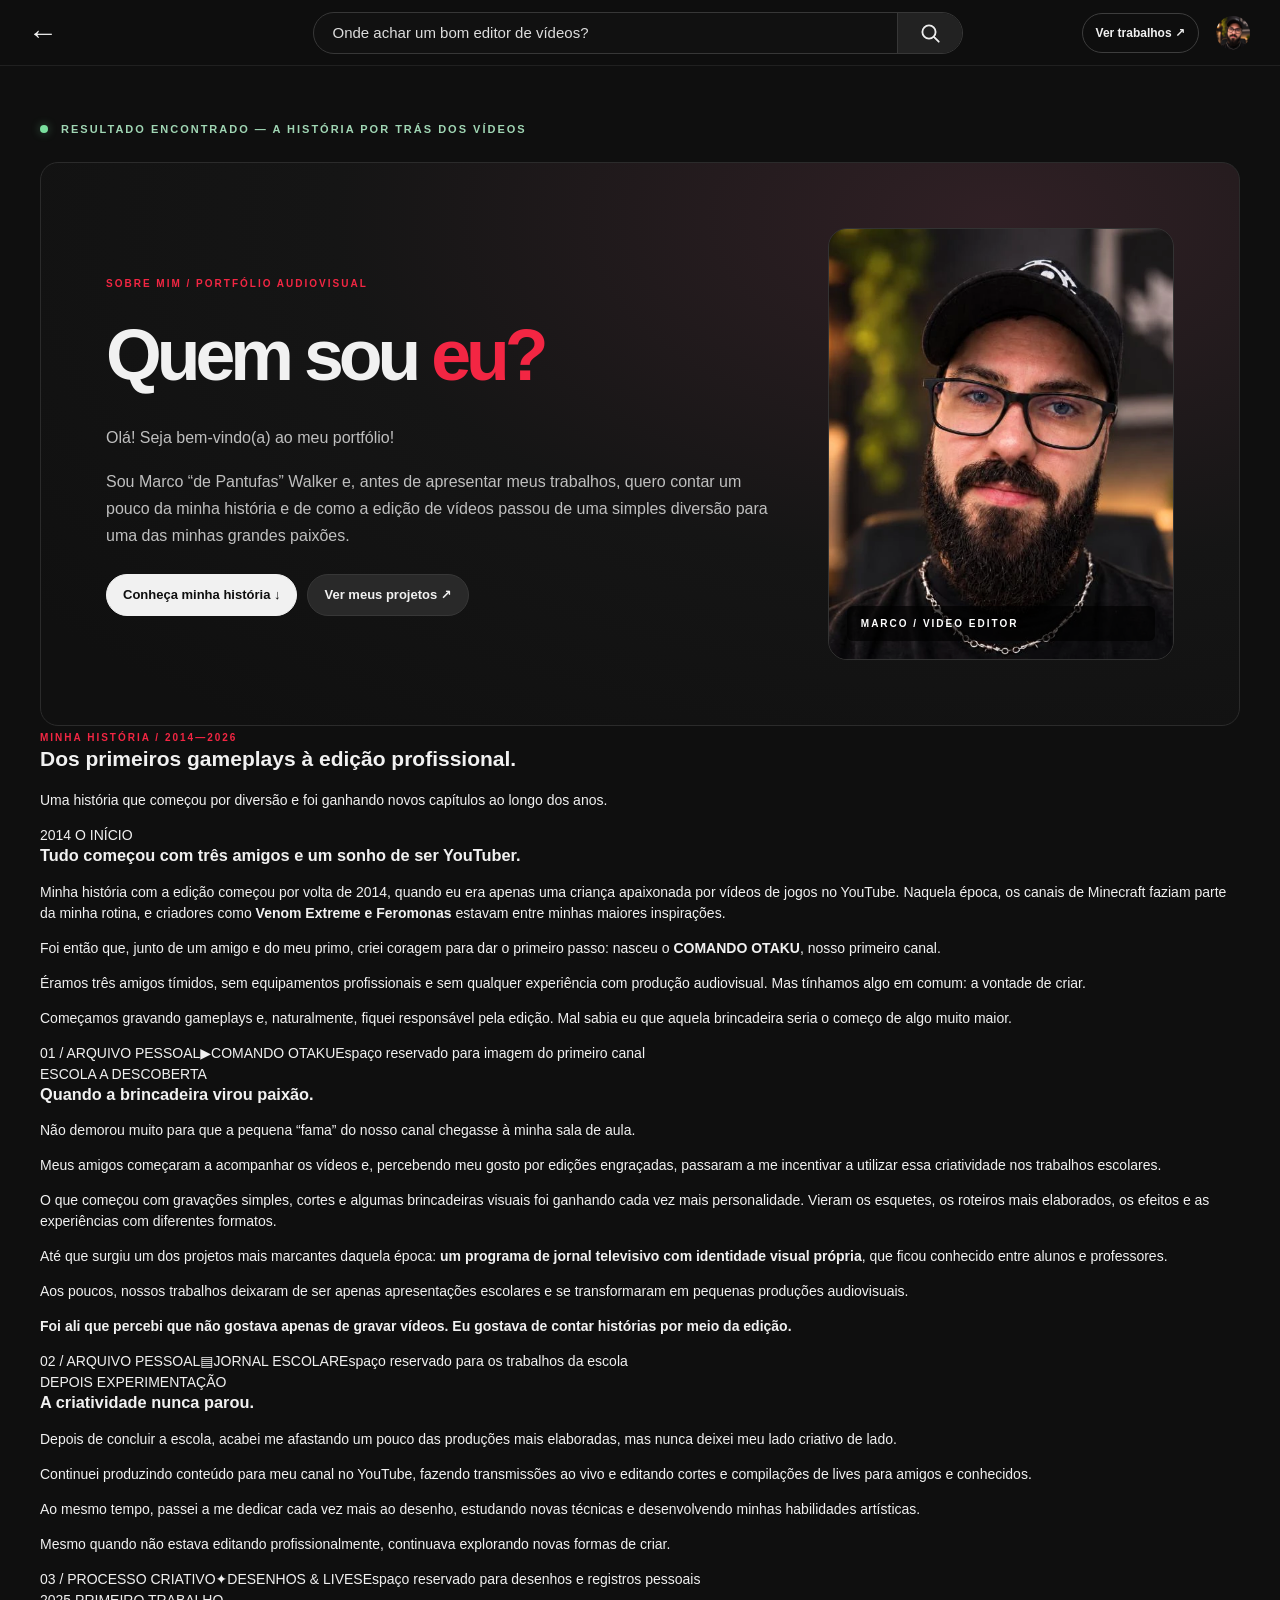
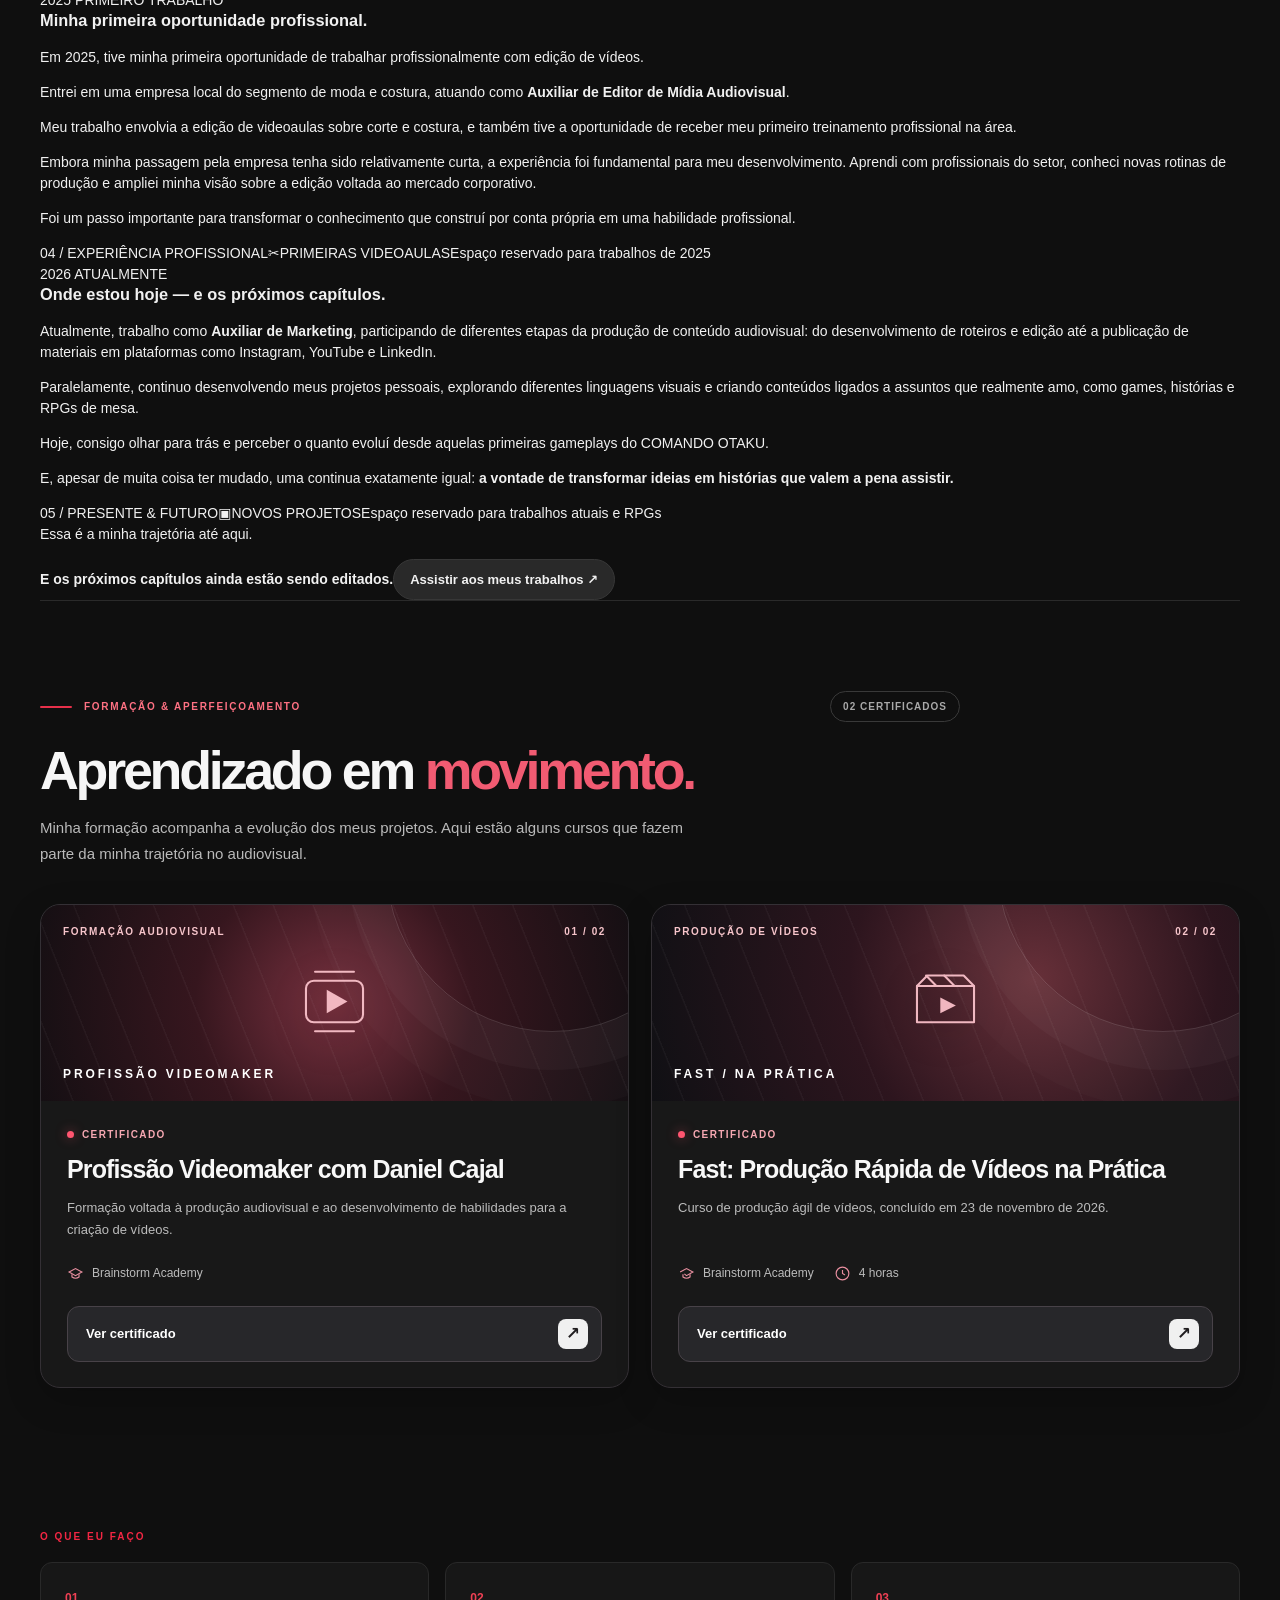
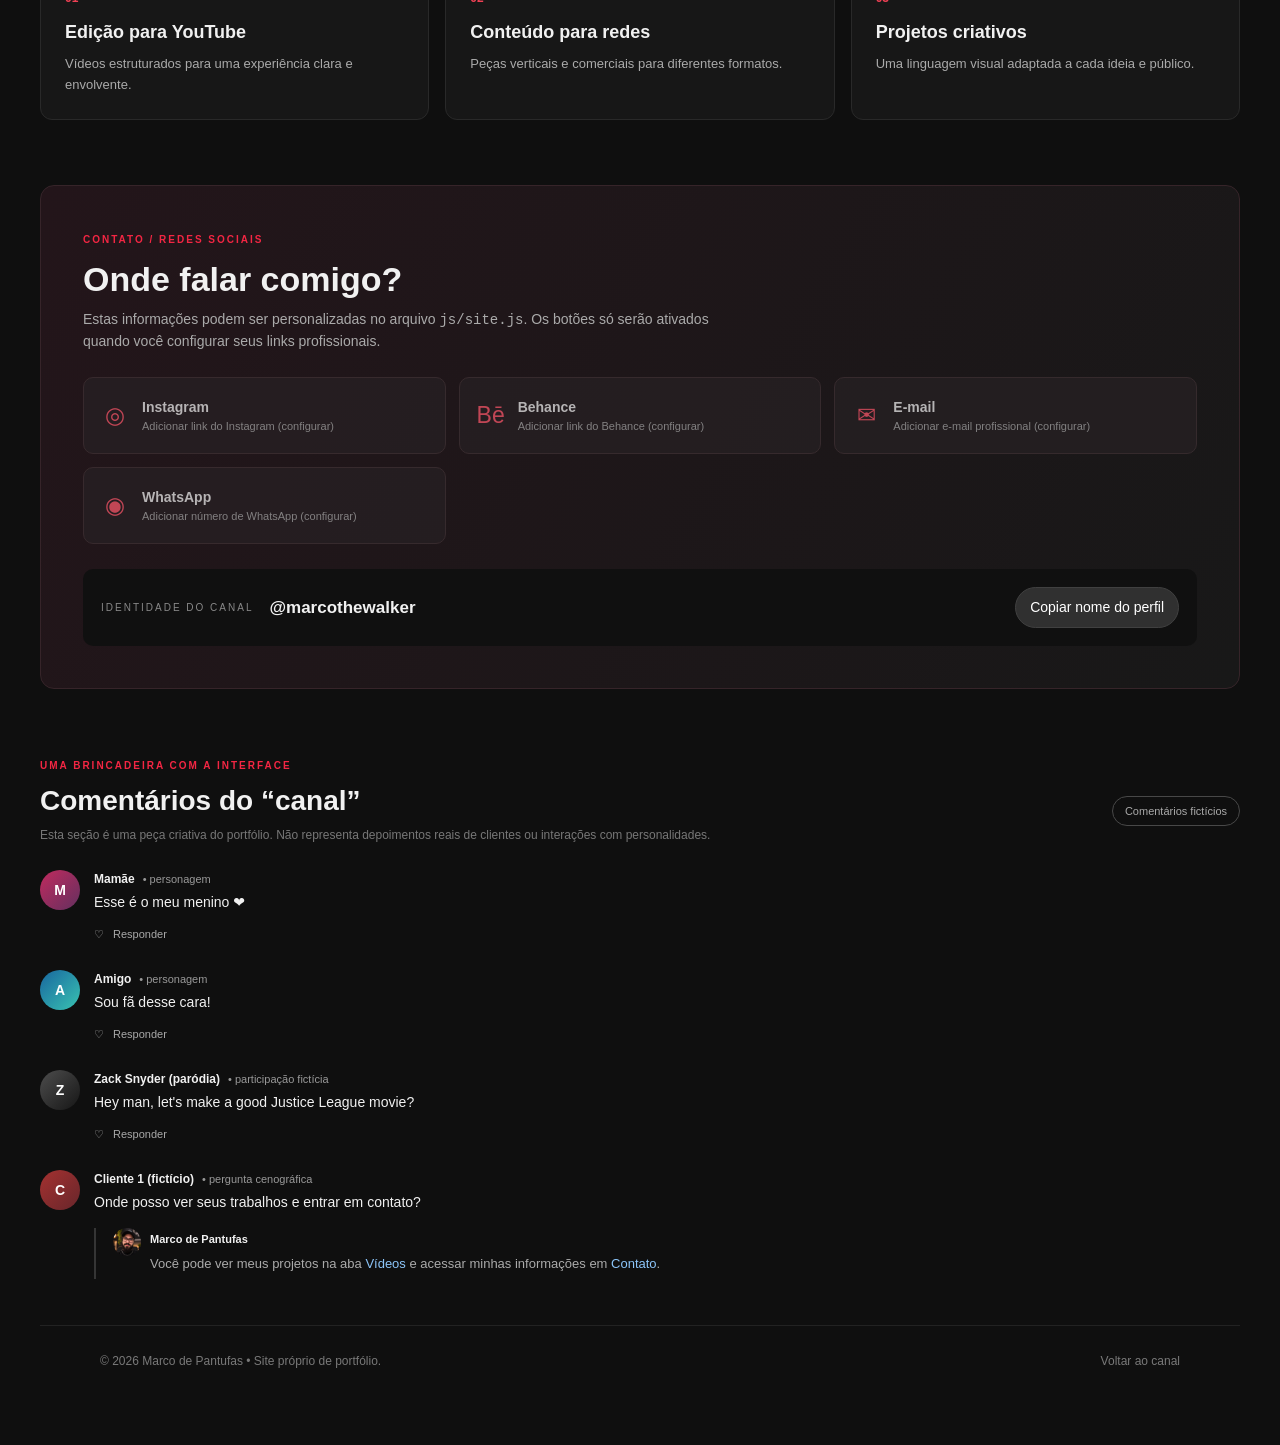
==== commit a6f5e2ff: "Aponta certificado Fast para o documento original da Brainstorm Academy" ====
--- a/sobre.html
+++ b/sobre.html
@@ -109,7 +109,7 @@
           <span><svg viewBox="0 0 24 24" fill="none" stroke="currentColor" stroke-width="1.6" aria-hidden="true"><path d="M3 10 12 5l9 5-9 5-3-2.5"/><path d="M7 13v4c3 2 7 2 10 0v-4"/></svg> Brainstorm Academy</span>
           <span><svg viewBox="0 0 24 24" fill="none" stroke="currentColor" stroke-width="1.6" aria-hidden="true"><circle cx="12" cy="12" r="9"/><path d="M12 7v5l3.5 2"/></svg> 4 horas</span>
         </div>
-        <a class="credential-action" href="certificados/fast-producao-rapida.html" target="_blank" rel="noopener noreferrer" aria-label="Abrir certificado Fast em nova aba"><span>Ver certificado</span><span class="credential-action-icon" aria-hidden="true">↗</span></a>
+        <a class="credential-action" href="https://app.brainstorm.academy/certificado/eab1dd39-1520-4096-a4b7-f8e6dc4f78d7" target="_blank" rel="noopener noreferrer" aria-label="Abrir certificado original Fast na Brainstorm Academy em nova aba"><span>Ver certificado</span><span class="credential-action-icon" aria-hidden="true">↗</span></a>
       </div>
     </article>
   </div>
--- a/css/style.css
+++ b/css/style.css
@@ -10,29 +10,40 @@
 
 .player-container.external{aspect-ratio:auto;min-height:0;display:flex;flex-direction:column;align-items:stretch;padding:0;background:#000}.external-poster{position:relative;display:block;width:100%}.external-poster img{display:block;width:100%;height:auto;aspect-ratio:16/9;object-fit:cover;background:#000}.external-overlay{position:absolute;inset:0;display:flex;flex-direction:column;align-items:center;justify-content:center;gap:12px;background:linear-gradient(180deg,rgba(0,0,0,.18),rgba(0,0,0,.52));transition:background .2s}.external-poster:hover .external-overlay{background:linear-gradient(180deg,rgba(0,0,0,.14),rgba(0,0,0,.62))}.external-play{display:inline-flex;align-items:center;justify-content:center;width:84px;height:84px;border-radius:50%;background:rgba(0,0,0,.72);color:#fff;font-size:34px;box-shadow:0 12px 30px rgba(0,0,0,.35)}.external-text{display:inline-flex;padding:9px 16px;border-radius:999px;background:rgba(15,15,15,.82);font-weight:700;color:#fff}
 
-/* Seção Formação e Certificações — integrada à página Sobre */
-.certifications{padding:54px 0 42px;border-top:1px solid #292929;scroll-margin-top:85px}
-.certification-heading{max-width:720px;margin:0 0 25px}
-.certification-heading h2{font-size:clamp(28px,3vw,40px);letter-spacing:-.05em;margin:10px 0}
-.certification-heading p{font-size:14px;line-height:1.65;color:#bdbdbd}
-.credential-card{display:flex;align-items:center;gap:22px;padding:25px 27px;border:1px solid #393039;border-radius:16px;background:linear-gradient(125deg,#24161b,#171717 55%,#141414);box-shadow:0 12px 35px #0002}
-.credential-emblem{flex:none;display:flex;justify-content:center;align-items:center;width:76px;height:76px;padding:18px;border-radius:16px;background:linear-gradient(145deg,#5b1c29,#30171e);color:#ff8795}
-.credential-emblem svg{height:100%;width:100%}
-.credential-details{flex:1;min-width:0}
-.credential-type{font-size:10px;font-weight:800;letter-spacing:2px;color:#ff697d}
-.credential-details h3{font-size:21px;letter-spacing:-.035em;margin:5px 0 8px}
-.credential-details p{font-size:13px;max-width:660px;line-height:1.6;color:#ccc;margin:0 0 9px}
-.credential-provider{font-size:11px;color:#a8a8a8}
-.credential-action{display:inline-flex;flex:none;align-items:center;justify-content:center;gap:10px;padding:12px 17px;border-radius:999px;background:#eee;color:#171717;font-size:13px;font-weight:750;white-space:nowrap;transition:background .2s}
-.credential-action:hover{background:#ffb3bb;color:#141414}
-@media(max-width:720px){.certifications{padding:36px 0}.credential-card{flex-wrap:wrap;align-items:flex-start;padding:19px;gap:15px}.credential-emblem{width:58px;height:58px;padding:13px}.credential-details{flex-basis:calc(100% - 76px)}.credential-details h3{font-size:19px}.credential-action{width:100%;text-align:center}}
 
-/* Nome completo da formação na seção de certificados */
-.credential-course-title{color:#fff;font-weight:800;letter-spacing:-.035em;line-height:1.25}
-
-/* Cartões de formação e dados verificáveis */
-.certifications .credential-card + .credential-card{margin-top:18px}
-.credential-verification{margin-top:12px;color:#bbb;font-size:12px}
-.credential-verification summary{cursor:pointer;color:#ff9baa;font-weight:650;list-style-position:inside}
-.credential-verification p{margin:8px 0 0;line-height:1.7;overflow-wrap:anywhere}
-.credential-verification code{font-size:11px;overflow-wrap:anywhere;color:#eee}
+/* CERTIFICAÇÕES — cards editoriais / portfolio 2026 */
+.certifications{padding:clamp(48px,7vw,96px) 0 72px;border-top:1px solid #2a2a2a;scroll-margin-top:95px}
+.certification-heading{max-width:920px;margin:0 0 36px}
+.certification-eyebrow{display:flex;align-items:center;gap:12px;flex-wrap:wrap;margin-bottom:20px;font-size:10px;font-weight:800;letter-spacing:.17em;color:#ff7183}
+.certification-eyebrow-line{display:block;width:32px;height:2px;border-radius:2px;background:#e6304a}
+.certification-count{margin-left:auto;letter-spacing:.1em;color:#a9a9a9;font-size:10px;border:1px solid #393939;border-radius:999px;padding:7px 12px}
+.certification-heading h2{font-size:clamp(34px,4.2vw,58px);font-weight:800;line-height:1.06;letter-spacing:-.06em;margin:0 0 16px;color:#f6f6f6}
+.certification-heading h2 em{font-style:normal;color:#f15b72}
+.certification-heading p{max-width:670px;font-size:15px;line-height:1.75;color:#bababa;margin:0}
+.credentials-grid{display:grid;grid-template-columns:repeat(2,minmax(0,1fr));gap:22px}
+.credential-card{display:flex;flex-direction:column;min-width:0;overflow:hidden;border:1px solid #343035;border-radius:20px;background:#181818;box-shadow:0 12px 36px #0003;transition:transform .22s ease,border-color .22s ease,box-shadow .22s ease}
+.credential-card:hover{transform:translateY(-4px);border-color:#78404b;box-shadow:0 18px 45px #0007}
+.credential-media{position:relative;isolation:isolate;min-height:196px;display:flex;flex-direction:column;justify-content:space-between;overflow:hidden;padding:19px 22px 18px;background:radial-gradient(circle at 50% 50%,#78313f 0%,#36161e 45%,#150f13 100%);color:#ffe0e4}
+.credential-media--fast{background:radial-gradient(circle at 65% 38%,#673039 0%,#2d151e 46%,#101014 100%)}
+.credential-media::before{content:"";position:absolute;inset:-55% -10%;z-index:-1;transform:rotate(-22deg);background:repeating-linear-gradient(90deg,transparent 0,transparent 35px,#ffffff09 36px,#ffffff09 37px)}
+.credential-media::after{content:"";position:absolute;width:330px;height:330px;top:-205px;right:-90px;border:1px solid #ffffff24;border-radius:50%;box-shadow:0 0 0 38px #ffffff07,0 0 0 76px #ffffff04;pointer-events:none}
+.credential-media-top{display:flex;justify-content:space-between;gap:12px;font-size:10px;letter-spacing:.16em;font-weight:800;color:#f7c5cb}
+.credential-media-symbol{height:97px;display:flex;align-items:center;justify-content:center}
+.credential-media-symbol svg{height:83px;width:83px;color:#f7bec7;filter:drop-shadow(0 10px 24px #05050566);opacity:.96}
+.credential-media-bottom{font-size:12px;letter-spacing:.24em;font-weight:800;color:#fff}
+.credential-content{padding:26px 26px 25px;display:flex;flex:1;flex-direction:column;align-items:flex-start}
+.credential-type{display:inline-flex;align-items:center;gap:8px;font-size:10px;letter-spacing:.14em;font-weight:800;color:#f6a8b2}
+.credential-dot{width:7px;height:7px;border-radius:50%;background:#ff5570;box-shadow:0 0 11px #ff557080}
+.credential-course-title{color:#f8f8f8;font-size:clamp(20px,2vw,25px);font-weight:800;letter-spacing:-.035em;line-height:1.2;margin:12px 0 13px}
+.credential-content>p{font-size:13px;line-height:1.75;color:#bcbcbc;margin-bottom:22px}
+.credential-facts{display:flex;gap:9px 20px;flex-wrap:wrap;margin-top:auto;margin-bottom:24px}
+.credential-facts span{display:inline-flex;align-items:center;gap:8px;font-size:12px;color:#bbb}
+.credential-facts svg{width:17px;height:17px;flex:none;color:#e98fa0}
+.credential-action{width:100%;display:flex;align-items:center;justify-content:space-between;gap:15px;padding:12px 13px 12px 18px;background:#27272a;border:1px solid #484248;border-radius:12px;color:#fff;font-weight:750;font-size:13px;transition:background .18s,border-color .18s}
+.credential-action:hover{background:#7a2538;border-color:#bc4a5c;color:#fff}
+.credential-action:focus-visible{outline:2px solid #ffb3c2;outline-offset:4px}
+.credential-action-icon{width:30px;height:30px;display:inline-flex;align-items:center;justify-content:center;background:#f0f0f0;color:#201d1f;border-radius:8px;font-size:17px}
+.credential-action:hover .credential-action-icon{background:#fff}
+@media(max-width:820px){.credentials-grid{grid-template-columns:1fr;max-width:650px}.certification-count{margin-left:0}.credential-media{min-height:184px}.credential-content{padding:24px}}
+@media(max-width:580px){.certifications{padding:43px 0 50px}.certification-heading{margin-bottom:25px}.certification-heading h2{font-size:34px}.certification-heading p{font-size:13px}.credential-media{min-height:162px;padding:17px}.credential-media-symbol{height:78px}.credential-media-symbol svg{width:66px;height:66px}.credential-course-title{font-size:20px}.credential-content{padding:20px}.credential-facts{gap:12px}}
+@media(prefers-reduced-motion:reduce){.credential-card,.credential-action{transition:none}.credential-card:hover{transform:none}}
